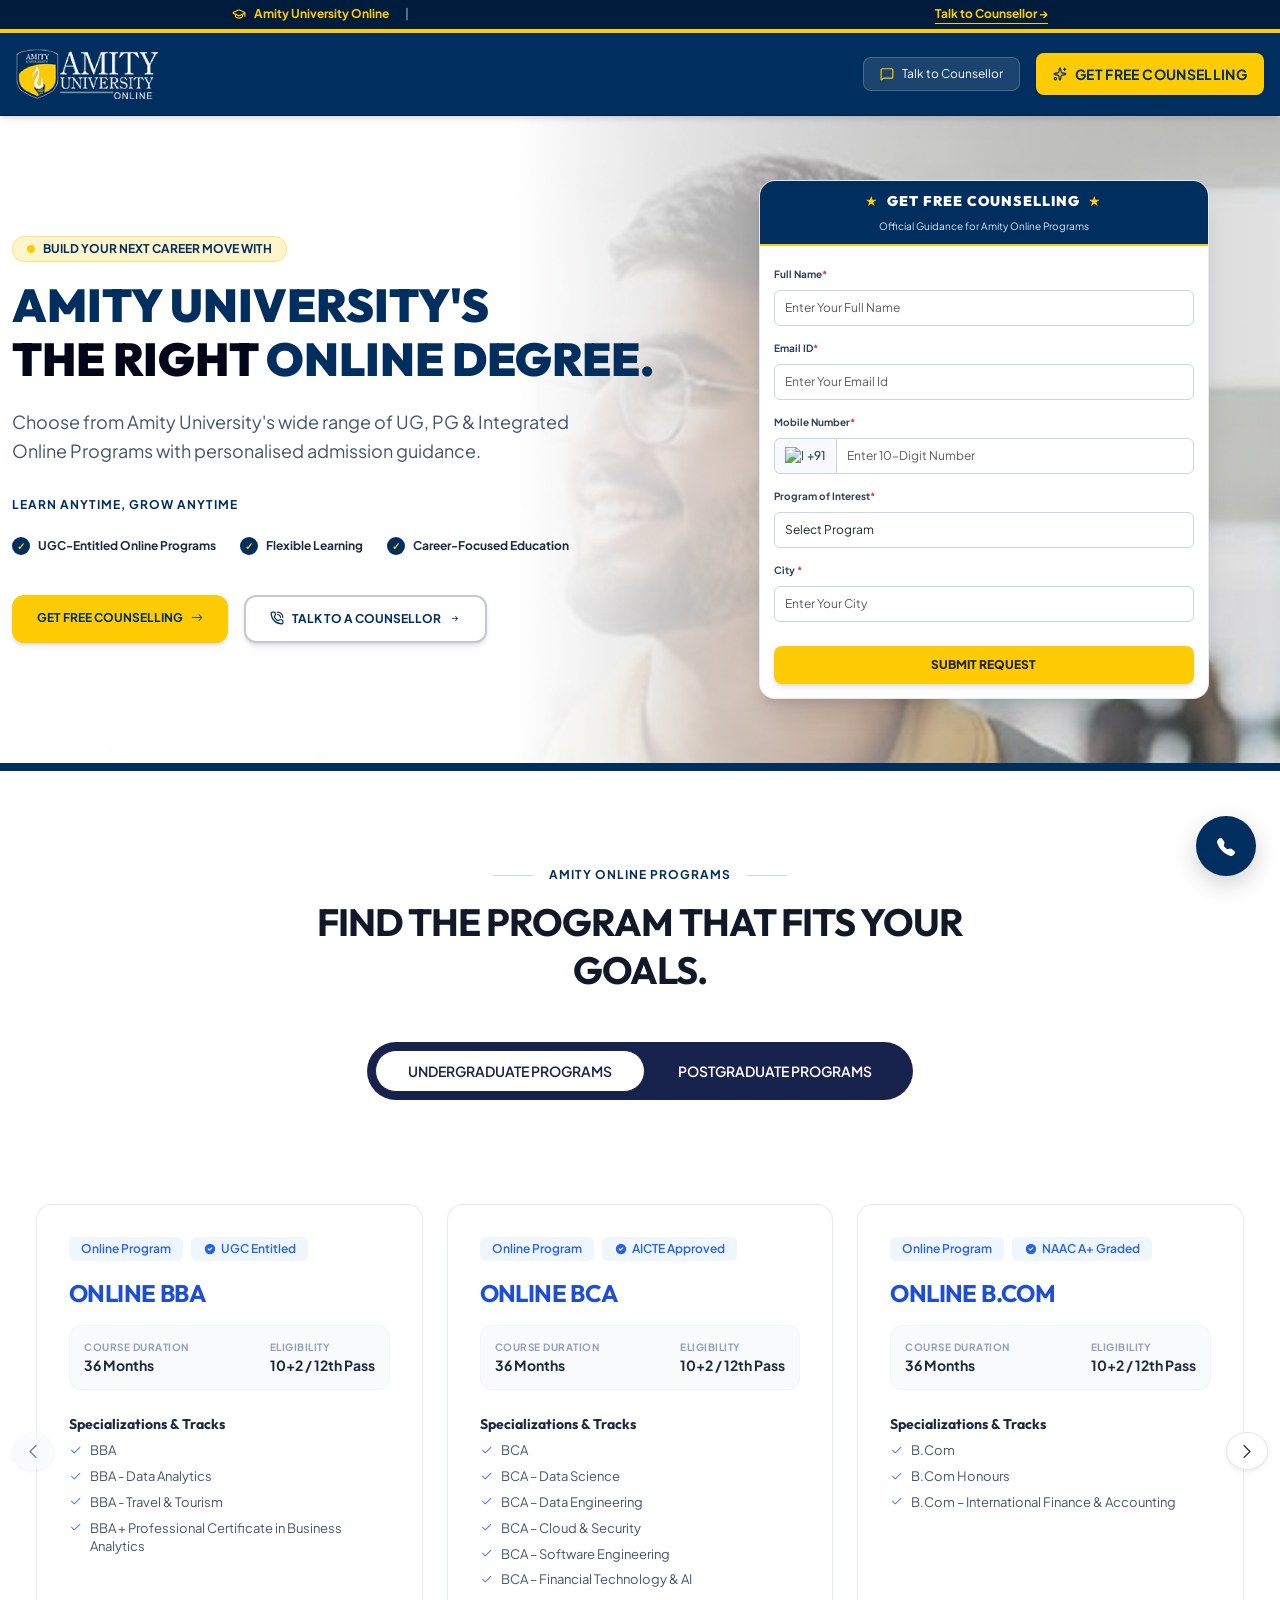
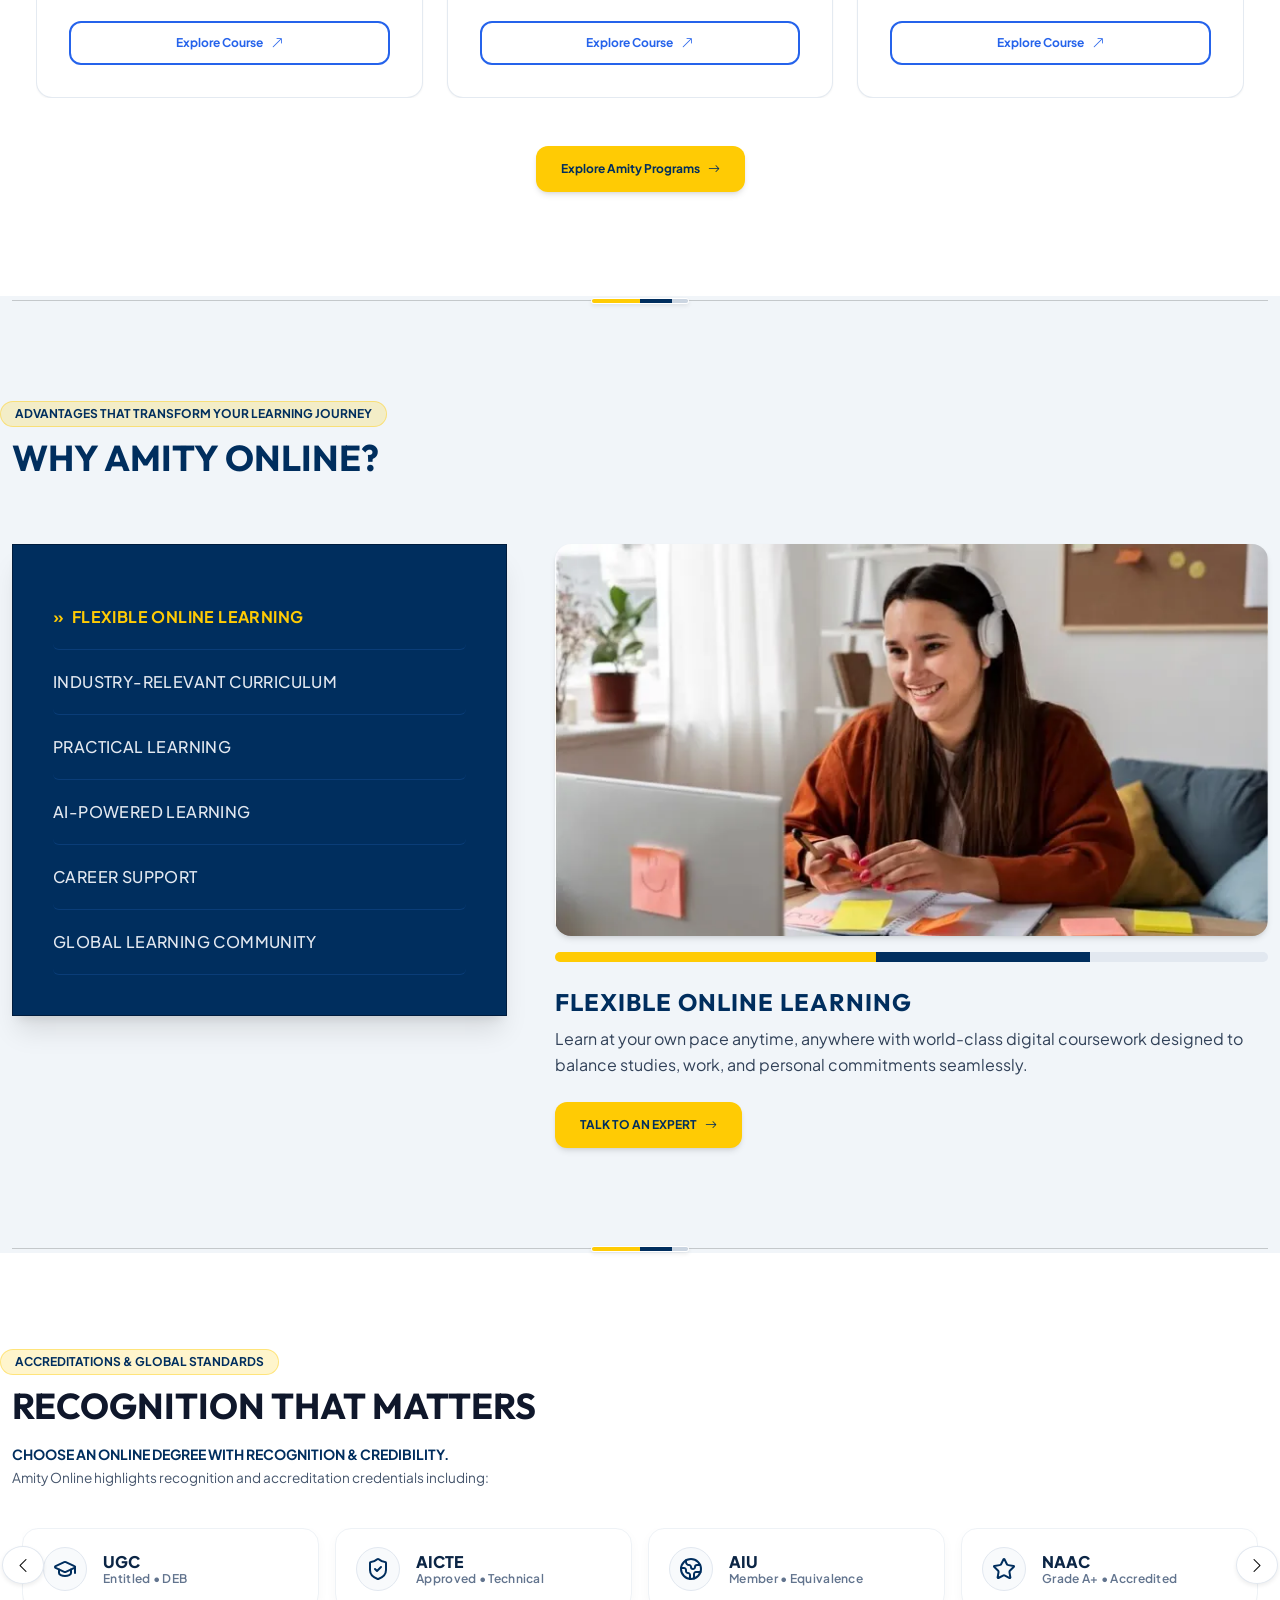
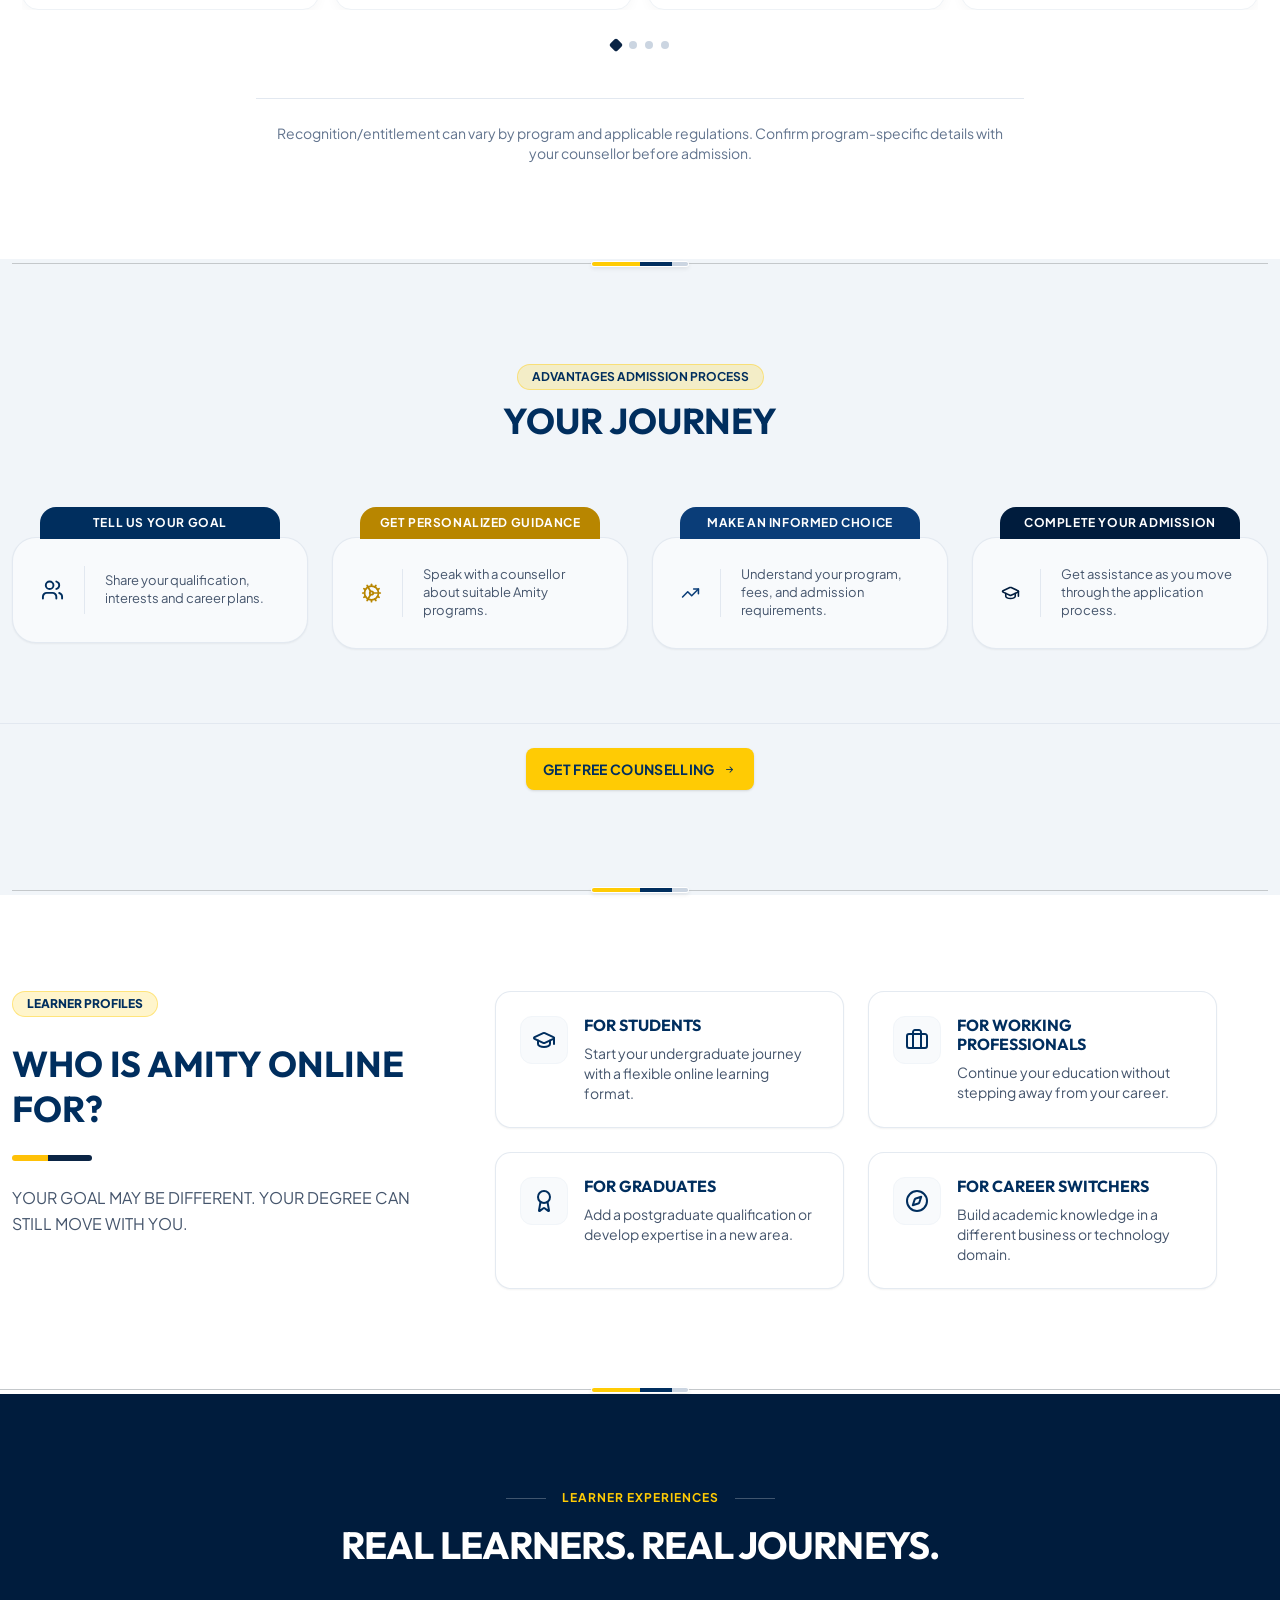
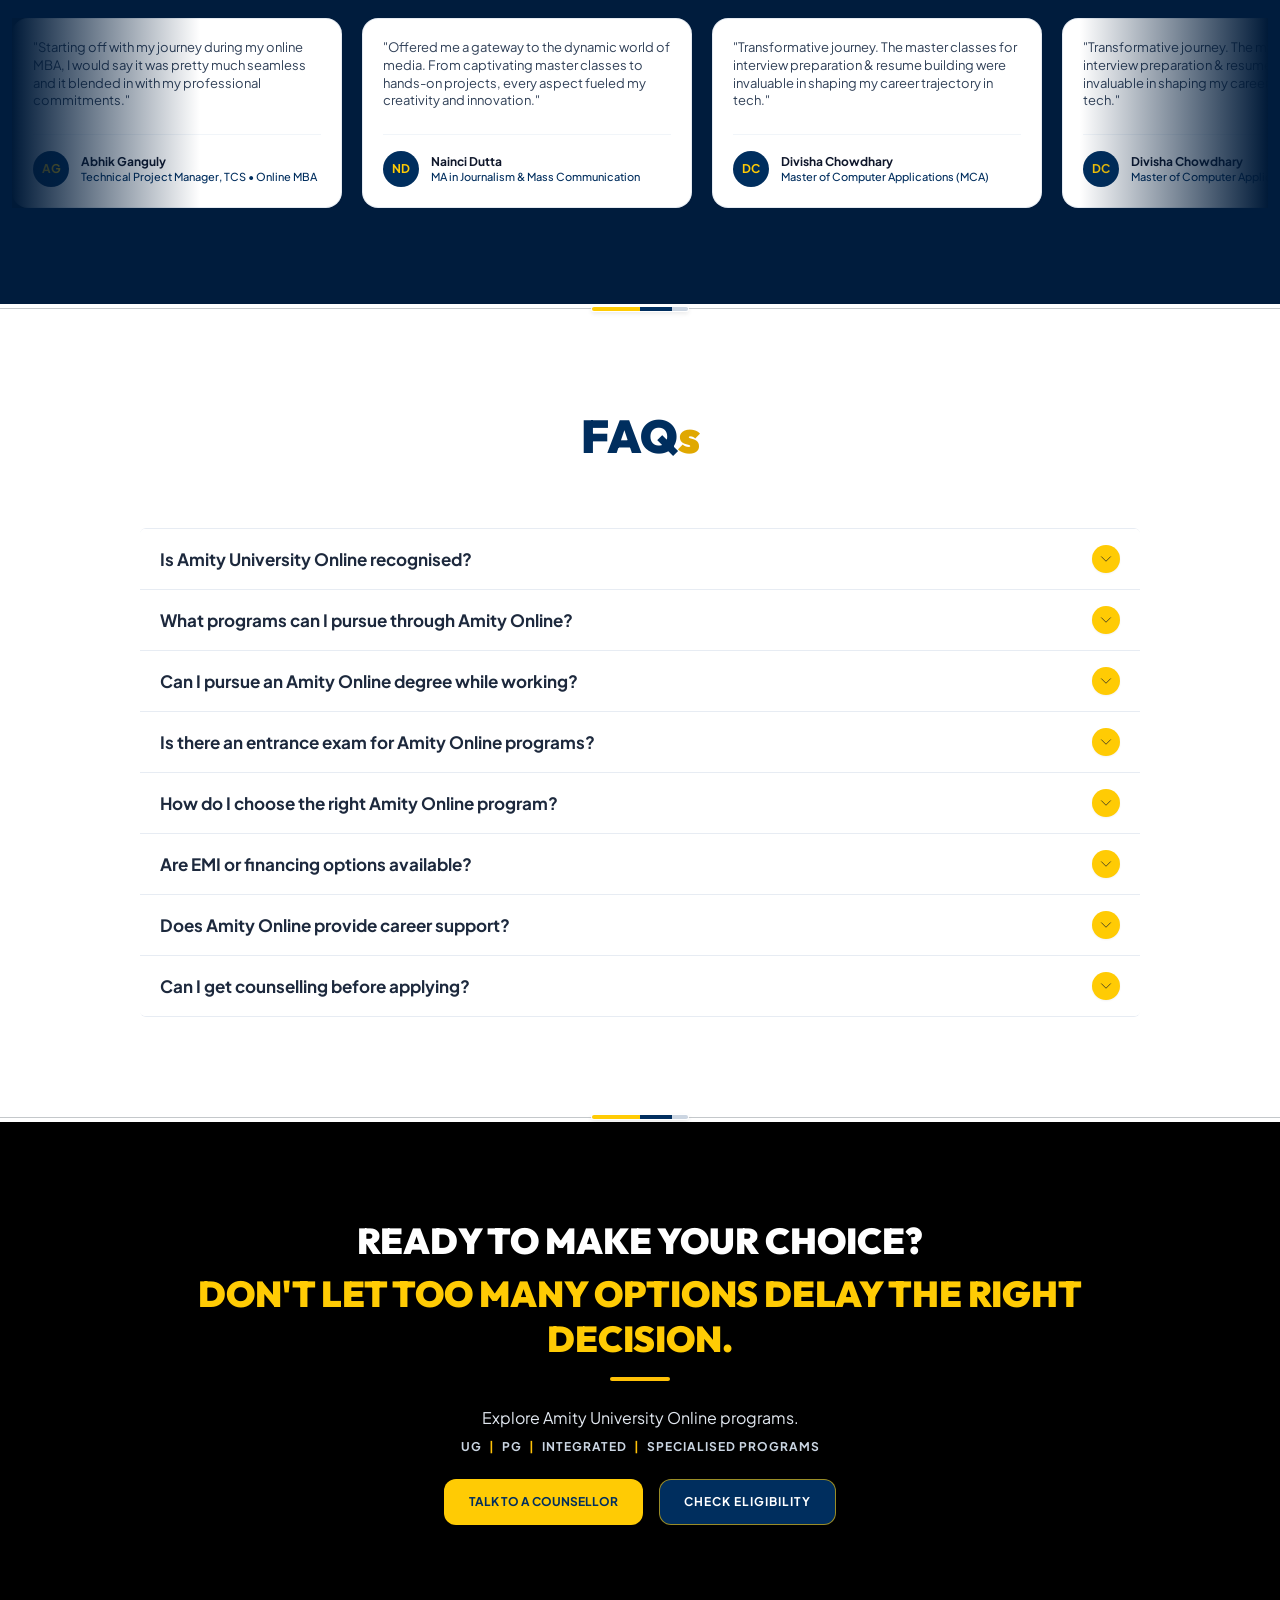
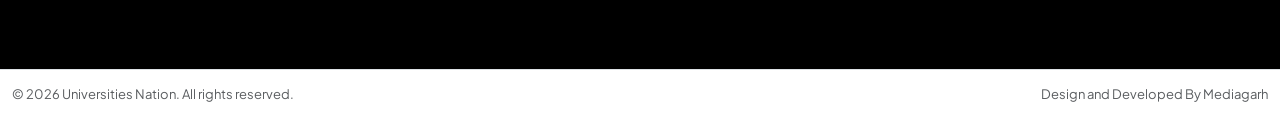
==== au-online/index.html @ 94a383bf "add new changes" ====
<!doctype html>
<html lang="en">

<head>
  <meta charset="UTF-8" />
  <meta name="viewport" content="width=device-width, initial-scale=1.0" />
  <title>Amity -Campushala LP</title>
  <link rel="icon" type="image/webp" href="images/favicon.webp">
  <link rel="preconnect" href="https://fonts.googleapis.com">
  <link rel="preconnect" href="https://fonts.gstatic.com" crossorigin>
  <link
    href="https://fonts.googleapis.com/css2?family=Outfit:wght@100..900&family=Plus+Jakarta+Sans:ital,wght@0,200..800;1,200..800&display=swap"
    rel="stylesheet">
  <link rel="stylesheet" href="https://cdn.jsdelivr.net/npm/bootstrap-icons@1.11.3/font/bootstrap-icons.min.css" />
  <link href="https://cdn.jsdelivr.net/npm/bootstrap@5.3.7/dist/css/bootstrap.min.css" rel="stylesheet" />
  <noscript>
    <link rel="stylesheet" href="https://cdn.jsdelivr.net/npm/bootstrap@5.3.3/dist/css/bootstrap.min.css" />
  </noscript>
  <link rel="stylesheet" href="https://cdn.jsdelivr.net/npm/swiper@11/swiper-bundle.min.css" />
  <link rel="stylesheet" href="css/style.css" />
  <!-- Google Tag Manager -->
  <script>(function (w, d, s, l, i) {
      w[l] = w[l] || []; w[l].push({
        'gtm.start':
          new Date().getTime(), event: 'gtm.js'
      }); var f = d.getElementsByTagName(s)[0],
        j = d.createElement(s), dl = l != 'dataLayer' ? '&l=' + l : ''; j.async = true; j.src =
          'https://www.googletagmanager.com/gtm.js?id=' + i + dl; f.parentNode.insertBefore(j, f);
    })(window, document, 'script', 'dataLayer', 'GTM-PBZR5ZBN');</script>
  <!-- End Google Tag Manager -->
</head>

<body>
  <!-- Google Tag Manager (noscript) -->
  <noscript><iframe src="https://www.googletagmanager.com/ns.html?id=GTM-PBZR5ZBN" height="0" width="0"
      style="display:none;visibility:hidden"></iframe></noscript>
  <!-- End Google Tag Manager (noscript) -->
  <!-- TOP BAR -->
  <div class="container-fluid top-bar-container bg-primary">
    <div class="container">
      <div
        class="d-flex flex-column flex-md-row align-items-center justify-content-center gap-2 gap-md-3 topbar-text font-plus-jakarta fw-medium text-center">
        <div class="d-flex gap-2 align-items-center text-seventh fw-bold "><img src="images/Icon.svg" height="14px"
            width="14px" class="flex-shrink-0" alt="">Amity University Online
        </div>
        <span class="d-none d-md-block text-eighth">|</span>
        <div class="marquee-wrapper">
          <div class="marquee-content text-secondary fw-medium">
            Admissions Open for July 2026 Batch &bull; UGC-Entitled Degrees &bull; Zero Cost EMI Available
          </div>
        </div>
        <a href="tel:9711849719" class="fw-bold text-seventh topbar-button">Talk to Counsellor →</a>
      </div>
    </div>
  </div>
  <div class="container-fluid bg-seventh h-4"></div>
  <!-- Navbar -->
  <nav class="bg-tertiary navbar-container sticky-top">
    <div class="container p-3 ">
      <div class="d-flex align-items-center justify-content-center justify-content-md-between gap-2 gap-md-3">

        <!-- Brand Logo -->
        <div class="flex-shrink-0">
          <img src="images/image 1.webp" class="img-fluid aspect-ratio-17-6 navbar-logo" alt="Logo" />
        </div>

        <!-- Action Buttons (Mobile bottom fixed wrapper) -->
        <div
          class="mobile-bottom-bar d-flex align-items-center justify-content-center justify-content-md-end gap-2 gap-sm-3">

          <!-- Button 1: Counsellor -->
          <a href="tel:9711849719"
            class="btn btn-navbar text-white text-opacity-90 font-plus-jakarta topbar-text d-none d-md-flex align-items-center gap-1 gap-sm-2 px-2 px-sm-3">
            <img src="images/Icon (1).svg" height="14" width="14" class="flex-shrink-0" alt="" />
            <span>Talk to Counsellor</span>
          </a>
          <a href="tel:9711849719"
            class="text-uppercase btn btn-counselllor-mobile fw-bold text-tertiary font-plus-jakarta topbar-text d-flex d-md-none align-items-center justify-content-center text-center gap-1 gap-sm-2 px-2 px-sm-3">
            <i class="bi bi-telephone"></i>
            <span>Talk to Counsellor</span>
          </a>
          <!-- Button 2: Admission (Desktop Text) -->
          <a href="#admission-form"
            class="d-flex btn btn-admission text-tertiary font-plus-jakarta fw-bold bg-seventh align-items-center justify-content-center gap-1 gap-sm-2 px-2 px-sm-3">
            <img src="images/Icon (2).svg" height="14" width="14" class="flex-shrink-0" alt="" />
            <span class="text-uppercase">Get Free Counselling</span>
          </a>

        </div>

      </div>
    </div>
  </nav>
  <!-- Floating / Sticky Call Button -->
  <a href="tel:9711849719" class="sticky-call-btn d-md-flex d-none" aria-label="Call Us">
    <i class="bi bi-telephone-fill"></i>
  </a>
  <!-- Hero -->
  <section>
    <div class="container-fluid hero-bg-img">
      <div class="container hero-container d-flex flex-column ">
        <div class="row align-items-center g-4">
          <div class="col-12 col-md-7">
            <div class="d-flex flex-column gap-3">
              <span
                class="d-flex gap-2 align-items-center hero-badge rounded-pill w-fit-content topbar-text fw-bold text-tertiary text-uppercase font-plus-jakarta">
                <div class="flex-shrink-0 bg-seventh rounded-pill border-0 h-8 w-8"></div>BUILD YOUR
                NEXT
                CAREER
                MOVE WITH
              </span>
              <h1 class="text-tertiary font-Outfit font-900 hero-heading mb-1">AMITY UNIVERSITY'S<br /><span
                  class="text-quaternary">THE RIGHT</span>
                ONLINE
                DEGREE.</h1>
              <p class="text-quinary font-plus-jakarta hero-para max-w-570px mb-2 mb-md-3">Choose from Amity
                University's
                wide range of
                UG, PG &
                Integrated
                Online Programs
                with
                personalised
                admission guidance.</p>
              <div class="d-flex flex-column gap-2 gap-md-3">
                <h2 class="text-tertiary font-plus-jakarta text-uppercase topbar-text ls-1 fw-bold">Learn Anytime, Grow
                  Anytime
                </h2>
                <ul class="d-flex flex-wrap flex-md-nowrap gap-3 gap-md-4">
                  <li class="d-flex gap-2 align-items-center text-sixth font-plus-jakarta topbar-text fw-bold">
                    <div
                      class="text-seventh fw-bold rounded-pill bg-tertiary d-flex align-items-center justify-content-center hero-checkmark-icon flex-shrink-0">
                      ✓</div>UGC-Entitled Online Programs
                  </li>
                  <li class="d-flex gap-2 align-items-center text-sixth font-plus-jakarta topbar-text fw-bold">
                    <div
                      class="text-seventh fw-bold rounded-pill bg-tertiary d-flex align-items-center justify-content-center hero-checkmark-icon flex-shrink-0">
                      ✓</div>Flexible Learning
                  </li>
                  <li class="d-flex gap-2 align-items-center text-sixth font-plus-jakarta topbar-text fw-bold">
                    <div
                      class="text-seventh fw-bold rounded-pill bg-tertiary d-flex align-items-center justify-content-center hero-checkmark-icon flex-shrink-0">
                      ✓</div>Career-Focused Education
                  </li>
                </ul>
              </div>
              <div class="d-flex flex-wrap flex-md-nowrap gap-2 gap-md-3 mt-2 mt-md-4">
                <a href="#admission-form"
                  class="btn btn-hero bg-seventh d-flex gap-2 text-tertiary fw-bold text-center topbar-text w-md-full justify-content-center">GET
                  FREE COUNSELLING<i class="bi bi-arrow-right flex-shrink-0"></i></a>
                <a href="tel:9711849719"
                  class="btn btn-hero bg-white d-flex gap-2 text-tertiary fw-bold text-center topbar-text btn-hero-call w-md-full justify-content-center text-uppercase"><img
                    src="images/Icon (3).svg" height="14" width="14" class="flex-shrink-0" alt="" />Talk to a
                  Counsellor<i class="bi bi-arrow-right-short flex-shrink-0"></i></a>
              </div>
            </div>
          </div>
          <div class="col-12 col-md-5">
            <div class="form-container overflow-hidden" id="admission-form">
              <div class="form-header bg-tertiary d-flex flex-column gap-2">
                <div class="d-flex align-items-center justify-content-center gap-2">
                  <span class="text-seventh text-center font-Outfit text-uppercase ls-1 star-font ">★</span>
                  <h2 class="text-white text-center font-Outfit font-900 text-uppercase ls-1 star-font mb-0">GET FREE
                    COUNSELLING</h2>
                  <span class="text-seventh text-center font-Outfit text-uppercase ls-1 star-font ">★</span>
                </div>
                <p class="form-desc text-center font-plus-jakarta">Official Guidance for Amity Online Programs</p>
              </div>
              <div class="form-body ">
                <form id="contactForm" class="d-flex flex-column gap-2">
                  <div>
                    <label for="fullName" class="form-label fw-bold text-testimonaials">Full Name<span
                        class="text-danger">*</span></label>
                    <input type="text" name="Name" class="form-control py-2" id="fullName"
                      placeholder="Enter Your Full Name" required minlength="2" pattern="[A-Za-z\s]+"
                      title="Please enter a valid name (letters only).">
                  </div>
                  <div>
                    <label for="emailId" class="form-label fw-bold text-testimonaials">Email ID<span
                        class="text-danger">*</span></label>
                    <input type="email" name="Email" class="form-control py-2" id="emailId"
                      placeholder="Enter Your Email Id" required>
                  </div>
                  <div>
                    <label for="mobileNumber" class="form-label fw-bold text-testimonaials">Mobile Number<span
                        class="text-danger">*</span></label>
                    <div class="input-group">
                      <span class="input-group-text bg-light text-testimonaials fw-medium">
                        <img src="https://flagcdn.com/w20/in.png" alt="India Flag" class="me-1" style="width: 18px;">
                        +91
                      </span>
                      <input type="tel" name="Phone" class="form-control py-2" id="mobileNumber"
                        placeholder="Enter 10-Digit Number" required pattern="[0-9]{10}" maxlength="10"
                        title="Please enter a valid 10-digit mobile number.">
                    </div>
                  </div>

                  <div>
                    <label for="program" class="form-label fw-bold text-testimonaials">Program of Interest<span
                        class="text-danger">*</span></label>
                    <select name="Program" class="form-select py-2" id="program" required>
                      <option value="" selected disabled>Select Program</option>
                      <optgroup label="UG Programs">
                        <option value="Online BBA">Online BBA</option>
                        <option value="Online BCA">Online BCA</option>
                        <option value="Online B.Com">Online B.Com</option>
                        <option value="Online BA">Online BA</option>
                        <option value="Integrated Programs">Integrated Programs</option>
                      </optgroup>
                      <optgroup label="PG Programs">
                        <option value="Online MBA">Online MBA</option>
                        <option value="Online MCA">Online MCA</option>
                        <option value="Online M.Com">Online M.Com</option>
                        <option value="Online MA">Online MA</option>
                        <option value="Online M.Sc">Online M.Sc</option>
                      </optgroup>
                    </select>
                  </div>
                  <div class="mb-3">
                    <label for="cityId" class="form-label fw-bold text-testimonaials">City <span
                        class="text-danger">*</span></label>
                    <input type="text" name="City" class="form-control py-2" id="cityId" placeholder="Enter Your City"
                      required minlength="2">
                  </div>
                  <input type="hidden" name="PageURL" id="pageURL">
                  <button type="submit" id="submitBtn"
                    class="btn w-100 font-900 text-uppercase d-flex align-items-center justify-content-center btn-submit">
                    Submit Request
                  </button>
                </form>
              </div>
            </div>
          </div>
        </div>
      </div>
    </div>
    <div class="bg-tertiary h-8 py-1"></div>
  </section>
  <!-- Program -->
  <section class="container-fluid position-relative">
    <div class="container container-main text-center d-flex flex-column gap-md-40 gap-56">
      <div class="">
        <div class="d-flex align-items-center justify-content-center gap-2 gap-md-3 mb-2 mb-md-3">
          <span class="custom-line bg-nine"></span>
          <span class="text-uppercase fw-bold program-span text-tertiary text-center font-pluss-jakarta ls-1">Amity
            Online
            Programs</span>
          <span class="custom-line bg-nine"></span>
        </div>
        <h2 class="text-tenth text-center font-Outfit text-uppercase fw-bold program-heading mx-auto mb-4 mb-md-5">
          Find the Program That Fits Your Goals.
        </h2>
        <div class="d-inline-flex p-2 rounded-pill bg-eleventh mb-md-5">
          <button
            class="btn btn-pill-tab active rounded-pill text-uppercase fw-semibold text-eleventh bg-white shadow-sm"
            data-target="ug">
            Undergraduate Programs
          </button>
          <button class="btn btn-pill-tab rounded-pill text-uppercase fw-semibold text-white text-opacity-90"
            data-target="pg">
            Postgraduate Programs
          </button>
        </div>
      </div>

      <div class="">
        <div class="position-relative px-0 px-md-4">
          <!-- Custom Navigation Arrows -->
          <button id="scrollLeft"
            class="btn btn-light rounded-circle shadow-sm position-absolute start-0 top-50 translate-middle-y z-3 d-flex align-items-center justify-content-center custom-arrow-btn">
            <i class="bi bi-chevron-left"></i>
          </button>

          <div class="swiper programSwiper">
            <div class="swiper-wrapper">

              <!-- UG Card 1 -->
              <div class="swiper-slide ug-card">
                <div class="card card-program bg-white h-100 text-start">
                  <div class="d-flex gap-2 mb-3">
                    <span class="badge-program fw-semibold">Online Program</span>
                    <span class="badge-program fw-semibold d-flex align-items-center gap-1">
                      <img src="images/Icon(4).svg" width="14px" height="14px" class="flex-shrink-0" alt=""> UGC
                      Entitled
                    </span>
                  </div>
                  <h3 class="font-Outfit text-twenth text-uppercase program-head mb-3 fw-bold">Online BBA</h3>
                  <div class="mb-4 d-flex justify-content-between card-info font-plus-jakarta">
                    <div>
                      <div class="card-info-text text-uppercase fw-bold">Course Duration</div>
                      <div class="fw-bold card-info-subtext">36 Months</div>
                    </div>
                    <div>
                      <div class="card-info-text text-uppercase fw-bold">Eligibility</div>
                      <div class="fw-bold card-info-subtext">10+2 / 12th Pass</div>
                    </div>
                  </div>
                  <div class="mb-2 card-info-subtext text-sixth fw-bold font-Outfit">Specializations & Tracks</div>
                  <ul class="list-unstyled mb-4 text-secondary fs-7 flex-grow-1">
                    <li class="d-flex align-items-start gap-2 mb-2 text-quinary font-plus-jakarta card-bullet"><i
                        class="bi bi-check2 text-blue"></i> <span>BBA</span></li>
                    <li class="d-flex align-items-start gap-2 mb-2 text-quinary font-plus-jakarta card-bullet"><i
                        class="bi bi-check2 text-blue"></i> <span>BBA - Data Analytics</span></li>
                    <li class="d-flex align-items-start gap-2 mb-2 text-quinary font-plus-jakarta card-bullet"><i
                        class="bi bi-check2 text-blue"></i> <span>BBA - Travel & Tourism</span></li>
                    <li class="d-flex align-items-start gap-2 mb-2 text-quinary font-plus-jakarta card-bullet"><i
                        class="bi bi-check2 text-blue"></i> <span>BBA + Professional Certificate in Business
                        Analytics</span></li>
                  </ul>
                  <a href="#"
                    class="btn btn-outline-primary-custom w-100 fw-bold d-flex align-items-center justify-content-center text-blue topbar-text mt-auto">
                    Explore Course <i class="bi bi-arrow-up-right"></i>
                  </a>
                </div>
              </div>
              <div class="swiper-slide ug-card">
                <div class="card card-program bg-white h-100 text-start">
                  <div class="d-flex gap-2 mb-3">
                    <span class="badge-program fw-semibold">Online Program</span>
                    <span class="badge-program fw-semibold d-flex align-items-center gap-1">
                      <img src="images/Icon(4).svg" width="14px" height="14px" class="flex-shrink-0" alt=""> AICTE
                      Approved
                    </span>
                  </div>
                  <h3 class="font-Outfit text-twenth text-uppercase program-head mb-3 fw-bold">Online BCA</h3>
                  <div class="mb-4 d-flex justify-content-between card-info font-plus-jakarta">
                    <div>
                      <div class="card-info-text text-uppercase fw-bold">Course Duration</div>
                      <div class="fw-bold card-info-subtext">36 Months</div>
                    </div>
                    <div>
                      <div class="card-info-text text-uppercase fw-bold">Eligibility</div>
                      <div class="fw-bold card-info-subtext">10+2 / 12th Pass</div>
                    </div>
                  </div>
                  <div class="mb-2 card-info-subtext text-sixth fw-bold font-Outfit">Specializations & Tracks</div>
                  <ul class="list-unstyled mb-4 text-secondary fs-7 flex-grow-1">
                    <li class="d-flex align-items-start gap-2 mb-2 text-quinary font-plus-jakarta card-bullet"><i
                        class="bi bi-check2 text-blue"></i> <span>BCA</span></li>
                    <li class="d-flex align-items-start gap-2 mb-2 text-quinary font-plus-jakarta card-bullet"><i
                        class="bi bi-check2 text-blue"></i> <span>BCA – Data Science</span></li>
                    <li class="d-flex align-items-start gap-2 mb-2 text-quinary font-plus-jakarta card-bullet"><i
                        class="bi bi-check2 text-blue"></i> <span>BCA – Data Engineering</span></li>
                    <li class="d-flex align-items-start gap-2 mb-2 text-quinary font-plus-jakarta card-bullet"><i
                        class="bi bi-check2 text-blue"></i> <span>BCA – Cloud & Security</span></li>
                    <li class="d-flex align-items-start gap-2 mb-2 text-quinary font-plus-jakarta card-bullet"><i
                        class="bi bi-check2 text-blue"></i> <span>BCA – Software Engineering </span></li>
                    <li class="d-flex align-items-start gap-2 mb-2 text-quinary font-plus-jakarta card-bullet"><i
                        class="bi bi-check2 text-blue"></i> <span>BCA – Financial Technology & AI </span></li>
                  </ul>
                  <a href="#"
                    class="btn btn-outline-primary-custom w-100 fw-bold d-flex align-items-center justify-content-center text-blue topbar-text mt-auto">
                    Explore Course <i class="bi bi-arrow-up-right"></i>
                  </a>
                </div>
              </div>
              <div class="swiper-slide ug-card">
                <div class="card card-program bg-white h-100 text-start">
                  <div class="d-flex gap-2 mb-3">
                    <span class="badge-program fw-semibold">Online Program</span>
                    <span class="badge-program fw-semibold d-flex align-items-center gap-1">
                      <img src="images/Icon(4).svg" width="14px" height="14px" class="flex-shrink-0" alt=""> NAAC A+
                      Graded
                    </span>
                  </div>
                  <h3 class="font-Outfit text-twenth text-uppercase program-head mb-3 fw-bold">Online B.Com</h3>
                  <div class="mb-4 d-flex justify-content-between card-info font-plus-jakarta">
                    <div>
                      <div class="card-info-text text-uppercase fw-bold">Course Duration</div>
                      <div class="fw-bold card-info-subtext">36 Months</div>
                    </div>
                    <div>
                      <div class="card-info-text text-uppercase fw-bold">Eligibility</div>
                      <div class="fw-bold card-info-subtext">10+2 / 12th Pass</div>
                    </div>
                  </div>
                  <div class="mb-2 card-info-subtext text-sixth fw-bold font-Outfit">Specializations & Tracks</div>
                  <ul class="list-unstyled mb-4 text-secondary fs-7 flex-grow-1">
                    <li class="d-flex align-items-start gap-2 mb-2 text-quinary font-plus-jakarta card-bullet"><i
                        class="bi bi-check2 text-blue"></i> <span>B.Com</span></li>
                    <li class="d-flex align-items-start gap-2 mb-2 text-quinary font-plus-jakarta card-bullet"><i
                        class="bi bi-check2 text-blue"></i> <span>B.Com Honours</span></li>
                    <li class="d-flex align-items-start gap-2 mb-2 text-quinary font-plus-jakarta card-bullet"><i
                        class="bi bi-check2 text-blue"></i> <span>B.Com – International Finance & Accounting</span></li>
                  </ul>
                  <a href="#"
                    class="btn btn-outline-primary-custom w-100 fw-bold d-flex align-items-center justify-content-center text-blue topbar-text mt-auto">
                    Explore Course <i class="bi bi-arrow-up-right"></i>
                  </a>
                </div>
              </div>
              <div class="swiper-slide ug-card">
                <div class="card card-program bg-white h-100 text-start">
                  <div class="d-flex gap-2 mb-3">
                    <span class="badge-program fw-semibold">Online Program</span>
                    <span class="badge-program fw-semibold d-flex align-items-center gap-1">
                      <img src="images/Icon(4).svg" width="14px" height="14px" class="flex-shrink-0" alt=""> UGC
                      Entitled
                    </span>
                  </div>
                  <h3 class="font-Outfit text-twenth text-uppercase program-head mb-3 fw-bold">Online BA </h3>
                  <div class="mb-4 d-flex justify-content-between card-info font-plus-jakarta">
                    <div>
                      <div class="card-info-text text-uppercase fw-bold">Course Duration</div>
                      <div class="fw-bold card-info-subtext">36 Months</div>
                    </div>
                    <div>
                      <div class="card-info-text text-uppercase fw-bold">Eligibility</div>
                      <div class="fw-bold card-info-subtext">10+2 / 12th Pass</div>
                    </div>
                  </div>
                  <div class="mb-2 card-info-subtext text-sixth fw-bold font-Outfit">Specializations & Tracks</div>
                  <ul class="list-unstyled mb-4 text-secondary fs-7 flex-grow-1">
                    <li class="d-flex align-items-start gap-2 mb-2 text-quinary font-plus-jakarta card-bullet"><i
                        class="bi bi-check2 text-blue"></i> <span>BA</span></li>
                    <li class="d-flex align-items-start gap-2 mb-2 text-quinary font-plus-jakarta card-bullet"><i
                        class="bi bi-check2 text-blue"></i> <span>BA - Journalism & Mass Communication</span></li>
                    <li class="d-flex align-items-start gap-2 mb-2 text-quinary font-plus-jakarta card-bullet"><i
                        class="bi bi-check2 text-blue"></i> <span>BA General – Hindi | Kannada | Malayalam | Tamil |
                        Telugu</span></li>
                  </ul>
                  <a href="#"
                    class="btn btn-outline-primary-custom w-100 fw-bold d-flex align-items-center justify-content-center text-blue topbar-text mt-auto">
                    Explore Course <i class="bi bi-arrow-up-right"></i>
                  </a>
                </div>
              </div>
              <div class="swiper-slide ug-card">
                <div class="card-program bg-white h-100 text-start">
                  <div class="d-flex gap-2 mb-3">
                    <span class="badge-program fw-semibold">Online Program</span>
                    <span class="badge-program fw-semibold d-flex align-items-center gap-1">
                      <img src="images/Icon(4).svg" width="14px" height="14px" class="flex-shrink-0" alt=""> Dual
                      Degree
                      Fast-Track
                    </span>
                  </div>
                  <h3 class="font-Outfit text-twenth text-uppercase program-head mb-3 fw-bold">Integrated Programs</h3>
                  <div class="mb-4 d-flex justify-content-between card-info font-plus-jakarta">
                    <div>
                      <div class="card-info-text text-uppercase fw-bold">Course Duration</div>
                      <div class="fw-bold card-info-subtext">54 Months</div>
                    </div>
                    <div>
                      <div class="card-info-text text-uppercase fw-bold">Eligibility</div>
                      <div class="fw-bold card-info-subtext">10+2 / 12th Pass</div>
                    </div>
                  </div>
                  <div class="mb-2 card-info-subtext text-sixth fw-bold font-Outfit">Specializations & Tracks</div>
                  <ul class="list-unstyled mb-4 text-secondary fs-7 flex-grow-1">
                    <li class="d-flex align-items-start gap-2 mb-2 text-quinary font-plus-jakarta card-bullet"><i
                        class="bi bi-check2 text-blue"></i> <span>BBA + MBA</span></li>
                    <li class="d-flex align-items-start gap-2 mb-2 text-quinary font-plus-jakarta card-bullet"><i
                        class="bi bi-check2 text-blue"></i> <span>B.Com + MBA</span></li>
                    <li class="d-flex align-items-start gap-2 mb-2 text-quinary font-plus-jakarta card-bullet"><i
                        class="bi bi-check2 text-blue"></i> <span>BCA + MCA</span></li>
                  </ul>
                  <a href="#"
                    class="btn btn-outline-primary-custom w-100 fw-bold d-flex align-items-center justify-content-center text-blue topbar-text mt-auto">
                    Explore Course <i class="bi bi-arrow-up-right"></i>
                  </a>
                </div>
              </div>
              <!-- PG Card 1 -->
              <div class="swiper-slide pg-card">
                <div class="card-program bg-white h-100 text-start">
                  <div class="d-flex gap-2 mb-3">
                    <span class="badge-program fw-semibold">Online Program</span>
                    <span class="badge-program fw-semibold d-flex align-items-center gap-1">
                      <img src="images/Icon(4).svg" width="14px" height="14px" class="flex-shrink-0" alt=""> QS Ranked
                      Top 50
                    </span>
                  </div>
                  <h3 class="font-Outfit text-twenth text-uppercase program-head mb-3 fw-bold">Online MBA</h3>
                  <div class="mb-4 d-flex justify-content-between card-info font-plus-jakarta">
                    <div>
                      <div class="card-info-text text-uppercase fw-bold">Course Duration</div>
                      <div class="fw-bold card-info-subtext">24 Months</div>
                    </div>
                    <div>
                      <div class="card-info-text text-uppercase fw-bold">Eligibility</div>
                      <div class="fw-bold card-info-subtext">Graduation Degree</div>
                    </div>
                  </div>
                  <div class="mb-2 card-info-subtext text-sixth fw-bold font-Outfit">Specializations & Tracks</div>
                  <ul class="list-unstyled mb-4 text-secondary fs-7 flex-grow-1">
                    <li class="d-flex align-items-start gap-2 mb-2 text-quinary font-plus-jakarta card-bullet"><i
                        class="bi bi-check2 text-blue"></i> <span>General Management</span></li>
                    <li class="d-flex align-items-start gap-2 mb-2 text-quinary font-plus-jakarta card-bullet"><i
                        class="bi bi-check2 text-blue"></i> <span>Business Analytics</span></li>
                    <li class="d-flex align-items-start gap-2 mb-2 text-quinary font-plus-jakarta card-bullet"><i
                        class="bi bi-check2 text-blue"></i> <span>Data Science</span></li>
                    <li class="d-flex align-items-start gap-2 mb-2 text-quinary font-plus-jakarta card-bullet"><i
                        class="bi bi-check2 text-blue"></i> <span>Digital Marketing Management</span></li>
                    <li class="d-flex align-items-start gap-2 mb-2 text-quinary font-plus-jakarta card-bullet"><i
                        class="bi bi-check2 text-blue"></i> <span>International Finance</span></li>
                    <li class="d-flex align-items-start gap-2 mb-2 text-quinary font-plus-jakarta card-bullet"><i
                        class="bi bi-check2 text-blue"></i> <span>Hospital & Healthcare Management</span></li>
                    <li class="d-flex align-items-start gap-2 mb-2 text-quinary font-plus-jakarta card-bullet"><i
                        class="bi bi-check2 text-blue"></i> <span>Construction Project Management</span></li>
                    <li class="d-flex align-items-start gap-2 mb-2 text-quinary font-plus-jakarta card-bullet"><i
                        class="bi bi-check2 text-blue"></i> <span>Dual Specialization</span></li>
                  </ul>
                  <a href="#"
                    class="btn btn-outline-primary-custom w-100 fw-bold d-flex align-items-center justify-content-center text-blue topbar-text mt-auto">
                    Explore Course <i class="bi bi-arrow-up-right"></i>
                  </a>
                </div>
              </div>
              <div class="swiper-slide pg-card">
                <div class="card card-program bg-white h-100 text-start">
                  <div class="d-flex gap-2 mb-3">
                    <span class="badge-program fw-semibold">Online Program</span>
                    <span class="badge-program fw-semibold d-flex align-items-center gap-1">
                      <img src="images/Icon(4).svg" width="14px" height="14px" class="flex-shrink-0" alt=""> AICTE
                      Approved
                    </span>
                  </div>
                  <h3 class="font-Outfit text-twenth text-uppercase program-head mb-3 fw-bold">Online MCA</h3>
                  <div class="mb-4 d-flex justify-content-between card-info font-plus-jakarta">
                    <div>
                      <div class="card-info-text text-uppercase fw-bold">Course Duration</div>
                      <div class="fw-bold card-info-subtext">24 Months</div>
                    </div>
                    <div>
                      <div class="card-info-text text-uppercase fw-bold">Eligibility</div>
                      <div class="fw-bold card-info-subtext">Graduation in CS/IT or Maths</div>
                    </div>
                  </div>
                  <div class="mb-2 card-info-subtext text-sixth fw-bold font-Outfit">Specializations & Tracks</div>
                  <ul class="list-unstyled mb-4 text-secondary fs-7 flex-grow-1">
                    <li class="d-flex align-items-start gap-2 mb-2 text-quinary font-plus-jakarta card-bullet">
                      <i class="bi bi-check2 text-blue"></i> <span>MCA</span>
                    </li>
                    <li class="d-flex align-items-start gap-2 mb-2 text-quinary font-plus-jakarta card-bullet">
                      <i class="bi bi-check2 text-blue"></i> <span>Cyber Security</span>
                    </li>
                    <li class="d-flex align-items-start gap-2 mb-2 text-quinary font-plus-jakarta card-bullet">
                      <i class="bi bi-check2 text-blue"></i> <span>Blockchain Technology & Management</span>
                    </li>
                    <li class="d-flex align-items-start gap-2 mb-2 text-quinary font-plus-jakarta card-bullet">
                      <i class="bi bi-check2 text-blue"></i> <span>Machine Learning & Artificial Intelligence</span>
                    </li>
                    <li class="d-flex align-items-start gap-2 mb-2 text-quinary font-plus-jakarta card-bullet">
                      <i class="bi bi-check2 text-blue"></i> <span>Software Engineering</span>
                    </li>
                    <li class="d-flex align-items-start gap-2 mb-2 text-quinary font-plus-jakarta card-bullet">
                      <i class="bi bi-check2 text-blue"></i> <span>Financial Technology & AI</span>
                    </li>
                  </ul>
                  <a href="#"
                    class="btn btn-outline-primary-custom w-100 fw-bold d-flex align-items-center justify-content-center text-blue topbar-text mt-auto">
                    Explore Course <i class="bi bi-arrow-up-right"></i>
                  </a>
                </div>
              </div>
              <div class="swiper-slide pg-card">
                <div class="card card-program bg-white h-100 text-start">
                  <div class="d-flex gap-2 mb-3">
                    <span class="badge-program fw-semibold">Online Program</span>
                    <span class="badge-program fw-semibold d-flex align-items-center gap-1">
                      <img src="images/Icon(4).svg" width="14px" height="14px" class="flex-shrink-0" alt=""> UGC
                      Entitled
                    </span>
                  </div>
                  <h3 class="font-Outfit text-twenth text-uppercase program-head mb-3 fw-bold">Online M.Com</h3>
                  <div class="mb-4 d-flex justify-content-between card-info font-plus-jakarta">
                    <div>
                      <div class="card-info-text text-uppercase fw-bold">Course Duration</div>
                      <div class="fw-bold card-info-subtext">24 Months</div>
                    </div>
                    <div>
                      <div class="card-info-text text-uppercase fw-bold">Eligibility</div>
                      <div class="fw-bold card-info-subtext">Graduation in Commerce</div>
                    </div>
                  </div>
                  <div class="mb-2 card-info-subtext text-sixth fw-bold font-Outfit">Specializations & Tracks</div>
                  <ul class="list-unstyled mb-4 text-secondary fs-7 flex-grow-1">
                    <li class="d-flex align-items-start gap-2 mb-2 text-quinary font-plus-jakarta card-bullet">
                      <i class="bi bi-check2 text-blue"></i> <span>Financial Management</span>
                    </li>
                    <li class="d-flex align-items-start gap-2 mb-2 text-quinary font-plus-jakarta card-bullet">
                      <i class="bi bi-check2 text-blue"></i> <span>Financial Technology</span>
                    </li>
                  </ul>
                  <a href="#"
                    class="btn btn-outline-primary-custom w-100 fw-bold d-flex align-items-center justify-content-center text-blue topbar-text mt-auto">
                    Explore Course <i class="bi bi-arrow-up-right"></i>
                  </a>
                </div>
              </div>
              <div class="swiper-slide pg-card">
                <div class="card card-program bg-white h-100 text-start">
                  <div class="d-flex gap-2 mb-3">
                    <span class="badge-program fw-semibold">Online Program</span>
                    <span class="badge-program fw-semibold d-flex align-items-center gap-1">
                      <img src="images/Icon(4).svg" width="14px" height="14px" class="flex-shrink-0" alt=""> NAAC A+
                      Graded
                    </span>
                  </div>
                  <h3 class="font-Outfit text-twenth text-uppercase program-head mb-3 fw-bold">Online MA</h3>
                  <div class="mb-4 d-flex justify-content-between card-info font-plus-jakarta">
                    <div>
                      <div class="card-info-text text-uppercase fw-bold">Course Duration</div>
                      <div class="fw-bold card-info-subtext">24 Months</div>
                    </div>
                    <div>
                      <div class="card-info-text text-uppercase fw-bold">Eligibility</div>
                      <div class="fw-bold card-info-subtext">Graduation Degree</div>
                    </div>
                  </div>
                  <div class="mb-2 card-info-subtext text-sixth fw-bold font-Outfit">Specializations & Tracks</div>
                  <ul class="list-unstyled mb-4 text-secondary fs-7 flex-grow-1">
                    <li class="d-flex align-items-start gap-2 mb-2 text-quinary font-plus-jakarta card-bullet">
                      <i class="bi bi-check2 text-blue"></i> <span>Journalism & Mass Communication</span>
                    </li>
                    <li class="d-flex align-items-start gap-2 mb-2 text-quinary font-plus-jakarta card-bullet">
                      <i class="bi bi-check2 text-blue"></i> <span>Public Policy & Governance</span>
                    </li>
                  </ul>
                  <a href="#"
                    class="btn btn-outline-primary-custom w-100 fw-bold d-flex align-items-center justify-content-center text-blue topbar-text mt-auto">
                    Explore Course <i class="bi bi-arrow-up-right"></i>
                  </a>
                </div>
              </div>
              <div class="swiper-slide pg-card">
                <div class="card card-program bg-white h-100 text-start">
                  <div class="d-flex gap-2 mb-3">
                    <span class="badge-program fw-semibold">Online Program</span>
                    <span class="badge-program fw-semibold d-flex align-items-center gap-1">
                      <img src="images/Icon(4).svg" width="14px" height="14px" class="flex-shrink-0" alt=""> Industry
                      Certified
                    </span>
                  </div>
                  <h3 class="font-Outfit text-twenth text-uppercase program-head mb-3 fw-bold">Online M.Sc</h3>
                  <div class="mb-4 d-flex justify-content-between card-info font-plus-jakarta">
                    <div>
                      <div class="card-info-text text-uppercase fw-bold">Course Duration</div>
                      <div class="fw-bold card-info-subtext">24 Months</div>
                    </div>
                    <div>
                      <div class="card-info-text text-uppercase fw-bold">Eligibility</div>
                      <div class="fw-bold card-info-subtext">Graduation with Maths/Stats</div>
                    </div>
                  </div>
                  <div class="mb-2 card-info-subtext text-sixth fw-bold font-Outfit">Specializations & Tracks</div>
                  <ul class="list-unstyled mb-4 text-secondary fs-7 flex-grow-1">
                    <li class="d-flex align-items-start gap-2 mb-2 text-quinary font-plus-jakarta card-bullet">
                      <i class="bi bi-check2 text-blue"></i> <span>Data Science</span>
                    </li>
                  </ul>
                  <a href="#"
                    class="btn btn-outline-primary-custom w-100 fw-bold d-flex align-items-center justify-content-center text-blue topbar-text mt-auto">
                    Explore Course <i class="bi bi-arrow-up-right"></i>
                  </a>
                </div>
              </div>
            </div>
          </div>

          <button id="scrollRight"
            class="btn btn-light rounded-circle shadow-sm position-absolute end-0 top-50 translate-middle-y z-3 d-flex align-items-center justify-content-center custom-arrow-btn">
            <i class="bi bi-chevron-right"></i>
          </button>
        </div>

        <!-- Bottom CTA -->
        <div class="mt-5">
          <a href="#admission-form" class=" btn btn-hero bg-seventh d-inline-flex gap-2 text-tertiary fw-bold text-center topbar-text w-md-full
            justify-content-center mb-2">Explore
            Amity Programs <i class="bi bi-arrow-right"></i></a>
          <!-- <p class="program-para font-plus-jakarta text-center">Compare eligibility, syllabus, semester fees, and
            scholarships with an
            official
            Universities Nation
            counsellor.</p> -->
        </div>
      </div>
    </div>
  </section>
  <!-- Amity Online -->
  <section class="container-fluid bg-light-blue">
    <div>
      <div class="position-relative w-100 d-flex align-items-center justify-content-center user-select-none py-1"
        aria-hidden="true">
        <div class="w-100 border-top border-secondary-subtle"></div>
        <div
          class="position-absolute d-flex align-items-center rounded-pill overflow-hidden shadow-sm border border-white divider-pill">
          <div class="stripe-yellow"></div>
          <div class="stripe-blue"></div>
          <div class="stripe-gray"></div>
        </div>
      </div>
      <div class="container container-main d-flex flex-column gap-md-40 gap-56">
        <div class="row">
          <span
            class="d-flex gap-2 align-items-center hero-badge rounded-pill w-fit-content topbar-text fw-bold text-tertiary text-uppercase font-plus-jakarta">ADVANTAGES
            THAT TRANSFORM YOUR
            LEARNING JOURNEY
          </span>
          <h2 class="fw-bold mt-2 why-amity-head text-uppercase text-tertiary font-Outfit">WHY
            AMITY
            ONLINE?</h2>
        </div>
        <div class="row g-4 g-md-5">
          <div class="col-md-5">
            <div class="nav flex-column nav-pills sidebar-tabs" id="why-tab" role="tablist" aria-orientation="vertical">
              <button class="nav-link active" id="tab-flexible-btn" data-bs-toggle="pill" data-bs-target="#tab-flexible"
                type="button" role="tab">
                FLEXIBLE ONLINE LEARNING
              </button>
              <button class="nav-link" id="tab-curriculum-btn" data-bs-toggle="pill" data-bs-target="#tab-curriculum"
                type="button" role="tab">
                INDUSTRY-RELEVANT CURRICULUM
              </button>
              <button class="nav-link" id="tab-practical-btn" data-bs-toggle="pill" data-bs-target="#tab-practical"
                type="button" role="tab">
                PRACTICAL LEARNING
              </button>
              <button class="nav-link" id="tab-ai-btn" data-bs-toggle="pill" data-bs-target="#tab-ai" type="button"
                role="tab">
                AI-POWERED LEARNING
              </button>
              <button class="nav-link" id="tab-career-btn" data-bs-toggle="pill" data-bs-target="#tab-career"
                type="button" role="tab">
                CAREER SUPPORT
              </button>
              <button class="nav-link" id="tab-global-btn" data-bs-toggle="pill" data-bs-target="#tab-global"
                type="button" role="tab">
                GLOBAL LEARNING COMMUNITY
              </button>
            </div>
          </div>
          <div class="col-md-7">
            <div class="tab-content" id="why-tabContent">
              <div class="tab-pane fade show active" id="tab-flexible" role="tabpanel">
                <img src="images/Untitled_design.webp" alt="Flexible Online Learning" class="tab-content-img w-100">
                <div class="progress-divider d-flex py-3">
                  <div
                    style="width: 45%; height: 10px; background-color: #ffcb04; border-top-left-radius: 16px; border-bottom-left-radius: 16px;">
                  </div>
                  <div style="width: 30%; height: 10px; background-color: #002e5e;"></div>
                  <div
                    style="width: 25%; height: 10px; background-color: #e2e8f0; border-top-right-radius: 16px; border-bottom-right-radius: 16px;">
                  </div>
                </div>
                <h4 class="fw-bold text-uppercase text-tertiary font-Outfit ls-1 amity-head mt-md-2">FLEXIBLE ONLINE
                  LEARNING</h4>
                <p class="text-testimonaials font-plus-jakarta amity-text mb-3 mb-md-4">
                  Learn at your own pace anytime, anywhere with world-class digital coursework designed to balance
                  studies, work, and personal commitments seamlessly.
                </p>
                <a href="#admission-form"
                  class="btn btn-hero bg-seventh d-inline-flex gap-2 text-tertiary fw-bold text-center topbar-text w-md-full justify-content-center">TALK
                  TO AN EXPERT <i class="bi bi-arrow-right"></i></a>
                </a>
              </div>
              <div class="tab-pane fade show" id="tab-curriculum" role="tabpanel">
                <img src="images/image (1).webp" alt="Flexible Online Learning" class="tab-content-img w-100">
                <div class="progress-divider d-flex py-3">
                  <div
                    style="width: 45%; height: 10px; background-color: #ffcb04; border-top-left-radius: 16px; border-bottom-left-radius: 16px;">
                  </div>
                  <div style="width: 30%; height: 10px; background-color: #002e5e;"></div>
                  <div
                    style="width: 25%; height: 10px; background-color: #e2e8f0; border-top-right-radius: 16px; border-bottom-right-radius: 16px;">
                  </div>
                </div>
                <h4 class="fw-bold text-uppercase text-tertiary font-Outfit ls-1 amity-head mt-md-2">INDUSTRY-RELEVANT
                  CURRICULUM
                </h4>
                <p class="text-testimonaials font-plus-jakarta amity-text mb-3 mb-md-4">
                  Our programme features a unique design with core courses and a wide selection of electives, allowing
                  each learner to choose electives to their specific career needs.
                </p>
                <a href="#admission-form"
                  class="btn btn-hero bg-seventh d-inline-flex gap-2 text-tertiary fw-bold text-center topbar-text w-md-full justify-content-center">TALK
                  TO AN EXPERT <i class="bi bi-arrow-right"></i></a>
                </a>
              </div>
              <div class="tab-pane fade show" id="tab-practical" role="tabpanel">
                <img src="images/image (2).webp" alt="Flexible Online Learning" class="tab-content-img w-100">
                <div class="progress-divider d-flex py-3">
                  <div
                    style="width: 45%; height: 10px; background-color: #ffcb04; border-top-left-radius: 16px; border-bottom-left-radius: 16px;">
                  </div>
                  <div style="width: 30%; height: 10px; background-color: #002e5e;"></div>
                  <div
                    style="width: 25%; height: 10px; background-color: #e2e8f0; border-top-right-radius: 16px; border-bottom-right-radius: 16px;">
                  </div>
                </div>
                <h4 class="fw-bold text-uppercase text-tertiary font-Outfit ls-1 amity-head mt-md-2">PRACTICAL LEARNING
                </h4>
                <p class="text-testimonaials font-plus-jakarta amity-text mb-3 mb-md-4">
                  Gain hands-on experiential knowledge through real-time application, live case discussions,
                  simulations,
                  and actionable industry projects.
                </p>
                <a href="#admission-form"
                  class="btn btn-hero bg-seventh d-inline-flex gap-2 text-tertiary fw-bold text-center topbar-text w-md-full justify-content-center">TALK
                  TO AN EXPERT <i class="bi bi-arrow-right"></i></a>
                </a>
              </div>
              <div class="tab-pane fade show" id="tab-ai" role="tabpanel">
                <img src="images/Untitled_design2.webp" alt="Flexible Online Learning" class="tab-content-img w-100">
                <div class="progress-divider d-flex py-3">
                  <div
                    style="width: 45%; height: 10px; background-color: #ffcb04; border-top-left-radius: 16px; border-bottom-left-radius: 16px;">
                  </div>
                  <div style="width: 30%; height: 10px; background-color: #002e5e;"></div>
                  <div
                    style="width: 25%; height: 10px; background-color: #e2e8f0; border-top-right-radius: 16px; border-bottom-right-radius: 16px;">
                  </div>
                </div>
                <h4 class="fw-bold text-uppercase text-tertiary font-Outfit ls-1 amity-head mt-md-2">AI-POWERED LEARNING
                </h4>
                <p class="text-testimonaials font-plus-jakarta amity-text mb-3 mb-md-4">
                  Experience an advanced smart learning platform equipped with AI-driven study recommendations,
                  automated
                  assessments, and round-the-clock academic assistance.
                </p>
                <a href="#admission-form"
                  class="btn btn-hero bg-seventh d-inline-flex gap-2 text-tertiary fw-bold text-center topbar-text w-md-full justify-content-center">TALK
                  TO AN EXPERT <i class="bi bi-arrow-right"></i></a>
                </a>
              </div>
              <div class="tab-pane fade show" id="tab-career" role="tabpanel">
                <img src="images/Untitled_design3.webp" alt="Flexible Online Learning" class="tab-content-img w-100">
                <div class="progress-divider d-flex py-3">
                  <div
                    style="width: 45%; height: 10px; background-color: #ffcb04; border-top-left-radius: 16px; border-bottom-left-radius: 16px;">
                  </div>
                  <div style="width: 30%; height: 10px; background-color: #002e5e;"></div>
                  <div
                    style="width: 25%; height: 10px; background-color: #e2e8f0; border-top-right-radius: 16px; border-bottom-right-radius: 16px;">
                  </div>
                </div>
                <h4 class="fw-bold text-uppercase text-tertiary font-Outfit ls-1 amity-head mt-md-2">CAREER SUPPORT
                </h4>
                <p class="text-testimonaials font-plus-jakarta amity-text mb-3 mb-md-4">
                  Unlock 360-degree career readiness with dedicated mentorship, professional resume reviews, interview
                  masterclasses, and direct placement drives with 500+ top hiring partners.
                </p>
                <a href="#admission-form"
                  class="btn btn-hero bg-seventh d-inline-flex gap-2 text-tertiary fw-bold text-center topbar-text w-md-full justify-content-center">TALK
                  TO AN EXPERT <i class="bi bi-arrow-right"></i></a>
                </a>
              </div>
              <div class="tab-pane fade show" id="tab-global" role="tabpanel">
                <img src="images/image (5).webp" alt="Flexible Online Learning" class="tab-content-img w-100">
                <div class="progress-divider d-flex py-3">
                  <div
                    style="width: 45%; height: 10px; background-color: #ffcb04; border-top-left-radius: 16px; border-bottom-left-radius: 16px;">
                  </div>
                  <div style="width: 30%; height: 10px; background-color: #002e5e;"></div>
                  <div
                    style="width: 25%; height: 10px; background-color: #e2e8f0; border-top-right-radius: 16px; border-bottom-right-radius: 16px;">
                  </div>
                </div>
                <h4 class="fw-bold text-uppercase text-tertiary font-Outfit ls-1 amity-head mt-md-2">GLOBAL LEARNING
                  COMMUNITY
                </h4>
                <p class="text-testimonaials font-plus-jakarta amity-text mb-3 mb-md-4">
                  Build lifelong professional networks with peers, distinguished faculty, and accomplished global alumni
                  spanning across 135+ countries.
                </p>
                <a href="#admission-form"
                  class="btn btn-hero bg-seventh d-inline-flex gap-2 text-tertiary fw-bold text-center topbar-text w-md-full justify-content-center">TALK
                  TO AN EXPERT <i class="bi bi-arrow-right"></i></a>
                </a>
              </div>
            </div>
          </div>
        </div>
      </div>
      <div class="position-relative w-100 d-flex align-items-center justify-content-center user-select-none py-1"
        aria-hidden="true">
        <div class="w-100 border-top border-secondary-subtle"></div>
        <div
          class="position-absolute d-flex align-items-center rounded-pill overflow-hidden shadow-sm border border-white divider-pill">
          <div class="stripe-yellow"></div>
          <div class="stripe-blue"></div>
          <div class="stripe-gray"></div>
        </div>
      </div>
  </section>

  <!-- RECOGNITION -->
  <section class="container-fluid container-main">
    <div class="container">
      <div class="row">
        <span
          class="d-flex gap-2 align-items-center hero-badge rounded-pill w-fit-content topbar-text fw-bold text-tertiary text-uppercase font-plus-jakarta">Accreditations
          & Global Standards
        </span>
        <h2 class="fw-bold mt-2 why-amity-head text-uppercase text-testimonial-name font-Outfit">RECOGNITION THAT
          MATTERS
        </h2>
        <p class="section-subtitle text-tertiary text-uppercase fw-bold mt-2 mb-1">CHOOSE AN ONLINE DEGREE WITH
          RECOGNITION &
          CREDIBILITY.
        </p>
        <p class="section-desc text-quinary">Amity Online highlights
          recognition and accreditation credentials including:</p>
      </div>

      <div class="carousel-container">
        <div
          class="btn btn-light rounded-circle shadow-sm position-absolute translate-middle-y z-3 d-none d-md-flex align-items-center justify-content-center swiper-button-prev-custom">
          <i class="bi bi-chevron-left"></i>
        </div>
        <div
          class="btn btn-light rounded-circle shadow-sm position-absolute translate-middle-y z-3 d-none d-md-flex align-items-center justify-content-center swiper-button-next-custom">
          <i class="bi bi-chevron-right"></i>
        </div>
        <!-- Swiper Main -->
        <div class="swiper recognition-swiper">
          <div class="swiper-wrapper">

            <!-- Slide 1: UGC -->
            <div class="swiper-slide">
              <div class="recognition-card">
                <div class="img-wrapper rounded-circle d-flex align-items-center justify-content-center">
                  <img src="images/Icon (12).svg" alt="">
                </div>
                <div class="text-start">
                  <h3 class="card-title-custom">UGC</h3>
                  <p class="card-subtitle-custom">Entitled • DEB</p>
                </div>
              </div>
            </div>

            <!-- Slide 2: AICTE -->
            <div class="swiper-slide">
              <div class="recognition-card">
                <div class="img-wrapper rounded-circle d-flex align-items-center justify-content-center">
                  <img src="images/Icon(13).svg" alt="">
                </div>
                <div class="text-start">
                  <h3 class="card-title-custom">AICTE</h3>
                  <p class="card-subtitle-custom">Approved • Technical</p>
                </div>
              </div>
            </div>

            <!-- Slide 3: AIU -->
            <div class="swiper-slide">
              <div class="recognition-card">
                <div class="img-wrapper rounded-circle d-flex align-items-center justify-content-center">
                  <img src="images/Icon (17).svg" alt="">
                </div>
                <div class="text-start">
                  <h3 class="card-title-custom">AIU</h3>
                  <p class="card-subtitle-custom">Member • Equivalence</p>
                </div>
              </div>
            </div>

            <!-- Slide 4: NAAC -->
            <div class="swiper-slide">
              <div class="recognition-card">
                <div class="img-wrapper rounded-circle d-flex align-items-center justify-content-center">
                  <img src="images/Icon (16).svg" alt="">
                </div>
                <div class="text-start">
                  <h3 class="card-title-custom">NAAC</h3>
                  <p class="card-subtitle-custom">Grade A+ • Accredited</p>
                </div>
              </div>
            </div>

            <!-- Slide 5: NIRF -->
            <div class="swiper-slide">
              <div class="recognition-card">
                <div class="img-wrapper rounded-circle d-flex align-items-center justify-content-center">
                  <img src="images/Icon (17).svg" alt="">
                </div>
                <div class="text-start">
                  <h3 class="card-title-custom">NIRF</h3>
                  <p class="card-subtitle-custom">Ranked • Top Univ</p>
                </div>
              </div>
            </div>

            <!-- Slide 6: WASC (Additional sample) -->
            <div class="swiper-slide">
              <div class="recognition-card">
                <div class="img-wrapper rounded-circle d-flex align-items-center justify-content-center">
                  <img src="images/Icon (15).svg" alt="">
                </div>
                <div class="text-start">
                  <h3 class="card-title-custom">WASC</h3>
                  <p class="card-subtitle-custom">Recognized • Global</p>
                </div>
              </div>
            </div>

            <div class="swiper-slide">
              <div class="recognition-card">
                <div class="img-wrapper rounded-circle d-flex align-items-center justify-content-center">
                  <img src="images/Icon (14).svg" alt="">
                </div>
                <div class="text-start">
                  <h3 class="card-title-custom">ISO</h3>
                  <p class="card-subtitle-custom">Certified • Quality</p>
                </div>
              </div>
            </div>
          </div>
        </div>
        <div class="swiper-pagination-custom"></div>
      </div>
      <div class="row">
        <div
          class="pt-3 pt-md-4 border-top-journey mt-3 mt-md-5 d-flex align-items-center justify-content-center max-w-768px mx-auto">
          <p class="recognition-disclaimer font-plus-jakarta text-center">Recognition/entitlement can vary by program
            and
            applicable
            regulations. Confirm program-specific details with your
            counsellor before admission.</p>
        </div>
      </div>
    </div>
  </section>
  <!-- Our Journey -->
  <section class="container-fluid bg-light-blue">
    <div class="position-relative w-100 d-flex align-items-center justify-content-center user-select-none py-1"
      aria-hidden="true">
      <div class="w-100 border-top border-secondary-subtle"></div>
      <div
        class="position-absolute d-flex align-items-center rounded-pill overflow-hidden shadow-sm border border-white divider-pill">
        <div class="stripe-yellow"></div>
        <div class="stripe-blue"></div>
        <div class="stripe-gray"></div>
      </div>
    </div>
    <div class="container container-main d-flex flex-column gap-md-40 gap-56">
      <div class="row justify-content-center text-center">
        <span
          class="d-flex gap-2 align-items-center hero-badge rounded-pill w-fit-content topbar-text fw-bold text-tertiary text-uppercase font-plus-jakarta">ADVANTAGES
          ADMISSION PROCESS
        </span>
        <h2 class="fw-bold mt-2 why-amity-head text-uppercase text-tertiary font-Outfit">YOUR JOURNEY</h2>
      </div>
      <div class="row align-items-stretch g-4">
        <!-- Card 1 -->
        <div class="col-12 col-md-6 col-lg-3 mb-4 mb-md-auto">
          <div class="goal-card-wrapper position-relative d-flex flex-column h-100">
            <div class="goal-badge text-white bg-tertiary text-center">
              Tell Us Your Goal
            </div>
            <div class="goal-card d-flex flex-column flex-md-row align-items-center flex-grow-1">
              <div class="goal-icon">
                <img src="images/Icon(5).svg" class="flex-shrink-0" width="40px" height="40px">
              </div>
              <div class="goal-divider flex-shrink-0 d-none d-md-block"></div>
              <p class="goal-text text-quinary font-plus-jakarta text-center text-md-start mb-0">
                Share your qualification, interests and career plans.
              </p>
            </div>
          </div>
        </div>

        <!-- Card 2 -->
        <div class="col-12 col-md-6 col-lg-3 mb-4 mb-md-auto">
          <div class="goal-card-wrapper position-relative d-flex flex-column h-100">
            <div class="goal-badge text-white bg-learner-profile-2 text-center">
              GET PERSONALIZED GUIDANCE
            </div>
            <div class="goal-card d-flex flex-column flex-md-row align-items-center flex-grow-1">
              <div class="goal-icon">
                <img src="images/Icon(6).svg" class="flex-shrink-0" width="40px" height="40px">
              </div>
              <div class="goal-divider flex-shrink-0 d-none d-md-block"></div>
              <p class="goal-text text-quinary font-plus-jakarta text-center text-md-start mb-0">
                Speak with a counsellor about suitable Amity programs.
              </p>
            </div>
          </div>
        </div>

        <!-- Card 3 -->
        <div class="col-12 col-md-6 col-lg-3 mb-4 mb-md-auto">
          <div class="goal-card-wrapper position-relative d-flex flex-column h-100">
            <div class="goal-badge text-white bg-learner-profile-3 text-center">
              MAKE AN INFORMED CHOICE
            </div>
            <div class="goal-card d-flex flex-column flex-md-row align-items-center flex-grow-1">
              <div class="goal-icon">
                <img src="images/Icon (7).svg" class="flex-shrink-0" width="40px" height="40px">
              </div>
              <div class="goal-divider flex-shrink-0 d-none d-md-block"></div>
              <p class="goal-text text-quinary font-plus-jakarta text-center text-md-start mb-0">
                Understand your program, fees, and admission requirements.
              </p>
            </div>
          </div>
        </div>

        <!-- Card 4 -->
        <div class="col-12 col-md-6 col-lg-3 mb-4 mb-md-auto">
          <div class="goal-card-wrapper position-relative d-flex flex-column h-100">
            <div class="goal-badge text-white bg-primary text-center">
              COMPLETE YOUR ADMISSION
            </div>
            <div class="goal-card d-flex flex-column flex-md-row align-items-center flex-grow-1">
              <div class="goal-icon">
                <img src="images/Icon (8).svg" class="flex-shrink-0" width="40px" height="40px">
              </div>
              <div class="goal-divider flex-shrink-0 d-none d-md-block"></div>
              <p class="goal-text text-quinary font-plus-jakarta text-center text-md-start mb-0">
                Get assistance as you move through the application process.
              </p>
            </div>
          </div>
        </div>
      </div>
      <div class="row">
        <div class="d-flex align-items-center justify-content-center pt-3 pt-md-4 border-top-journey mt-3 mt-md-5">
          <a href="#admission-form"
            class="d-flex btn btn-admission text-tertiary font-plus-jakarta fw-bold bg-seventh align-items-center justify-content-center gap-1 gap-sm-2 px-2 px-sm-3 gap-3">
            <span class="text-uppercase">Get Free Counselling</span><i
              class="bi bi-arrow-right-short text-tertiary"></i>
          </a>
        </div>
      </div>
    </div>
    <div class="position-relative w-100 d-flex align-items-center justify-content-center user-select-none py-1"
      aria-hidden="true">
      <div class="w-100 border-top border-secondary-subtle"></div>
      <div
        class="position-absolute d-flex align-items-center rounded-pill overflow-hidden shadow-sm border border-white divider-pill">
        <div class="stripe-yellow"></div>
        <div class="stripe-blue"></div>
        <div class="stripe-gray"></div>
      </div>
    </div>
  </section>
  <!-- LEARNER PROFILES -->
  <section class="container-fluid">
    <div class="container container-main">
      <div class="row gap-md-40 gap-56 justify-md-content-between">
        <div class="col-12 col-md-4">
          <div class="d-flex flex-column gap-2 gap-md-3">
            <span
              class="d-flex gap-2 align-items-center hero-badge rounded-pill w-fit-content topbar-text font-900 text-tertiary text-uppercase font-plus-jakarta">
              Learner Profiles
            </span>
            <h2 class="fw-bold mt-2 why-amity-head text-uppercase text-tertiary font-Outfit">Who is Amity Online For?
            </h2>
            <div class="custom-underline">
              <div class="line-yellow"></div>
              <div class="line-blue"></div>
            </div>
            <p class="section-subtext text-quinary font-plus-jakarta mt-2">
              YOUR GOAL MAY BE DIFFERENT. YOUR DEGREE CAN STILL MOVE WITH YOU.
            </p>
          </div>
        </div>
        <div class="col-12 col-md-7">
          <div class="row g-3 g-md-4 align-items-stretch">
            <div class="col-12 col-md-6 d-flex">
              <div class="profile-card d-flex align-items-start h-100">
                <div class="icon-wrapper d-flex align-items-center justify-content-center">
                  <img src="images/Icon (12).svg" class="text-tertiary" width="24" height="24" alt="">
                </div>
                <div>
                  <h3 class="card-title-custom text-tertiary font-Outfit text-uppercase fw-bold mb-2">For Students</h3>
                  <p class="card-desc text-quinary font-plus-jakarta">Start your undergraduate journey with a flexible
                    online learning
                    format.</p>
                </div>
              </div>
            </div>
            <div class="col-12 col-md-6 d-flex">
              <div class="profile-card d-flex align-items-start h-100">
                <div class="icon-wrapper d-flex align-items-center justify-content-center">
                  <img src="images/Icon (11).svg" class="text-tertiary" width="24" height="24" alt="">
                </div>
                <div>
                  <h3 class="card-title-custom text-tertiary font-Outfit text-uppercase fw-bold mb-2">FOR WORKING
                    PROFESSIONALS</h3>
                  <p class="card-desc text-quinary font-plus-jakarta">Continue your education without stepping away from
                    your career.</p>
                </div>
              </div>
            </div>
            <div class="col-12 col-md-6 d-flex">
              <div class="profile-card d-flex align-items-start h-100">
                <div class="icon-wrapper d-flex align-items-center justify-content-center">
                  <img src="images/Icon(9).svg" class="text-tertiary" width="24" height="24" alt="">
                </div>
                <div>
                  <h3 class="card-title-custom text-tertiary font-Outfit text-uppercase fw-bold mb-2">FOR GRADUATES</h3>
                  <p class="card-desc text-quinary font-plus-jakarta">Add a postgraduate qualification or develop
                    expertise in a new area.</p>
                </div>
              </div>
            </div>
            <div class="col-12 col-md-6 d-flex">
              <div class="profile-card d-flex align-items-start h-100">
                <div class="icon-wrapper d-flex align-items-center justify-content-center">
                  <img src="images/Icon (10).svg" class="text-tertiary" width="24" height="24" alt="">
                </div>
                <div>
                  <h3 class="card-title-custom text-tertiary font-Outfit text-uppercase fw-bold mb-2">FOR CAREER
                    SWITCHERS</h3>
                  <p class="card-desc text-quinary font-plus-jakarta">Build academic knowledge in a different business
                    or technology domain.</p>
                </div>
              </div>
            </div>
          </div>
        </div>
      </div>
    </div>
  </section>
  <div class="position-relative w-100 d-flex align-items-center justify-content-center user-select-none py-1"
    aria-hidden="true">
    <div class="w-100 border-top border-secondary-subtle"></div>
    <div
      class="position-absolute d-flex align-items-center rounded-pill overflow-hidden shadow-sm border border-white divider-pill">
      <div class="stripe-yellow"></div>
      <div class="stripe-blue"></div>
      <div class="stripe-gray"></div>
    </div>
  </div>
  <!-- Journey -->
  <section class="container-fluid bg-primary">
    <div class="container-main">
      <div class="">
        <div class="d-flex align-items-center justify-content-center gap-2 gap-md-3 mb-2 mb-md-3">
          <span class="custom-line bg-white bg-opacity-25"></span>
          <span class="text-uppercase fw-bold program-span text-seventh text-center font-pluss-jakarta ls-1">LEARNER
            EXPERIENCES</span>
          <span class="custom-line bg-white bg-opacity-25"></span>
        </div>
        <h2 class="text-white text-center font-Outfit text-uppercase fw-bold program-heading mx-auto mb-4 mb-md-5">
          REAL LEARNERS. REAL JOURNEYS.
        </h2>
      </div>
      <div class="slider-wrapper">
        <div class="slider-track">
          <div class="testimonial-card">
            <p class="testimonial-text text-testimonaials font-plus-jakarta mb-3 mb-md-4">
              "Starting off with my journey during my online MBA, I would say it was pretty much seamless and it blended
              in with my professional commitments."</p>
            <div class="profile-container">
              <div class="avatar bg-tertiary text-seventh fw-bold">AG</div>
              <div class="profile-info">
                <h6 class="profile-name fw-bold font-plus-jakarta topbar-text text-testimonial-name m-0">
                  Abhik Ganguly</h6>
                <p class="profile-title text-tertiary font-plus-jakarta fw-medium m-0">
                  Technical Project Manager, TCS •
                  Online MBA</p>
              </div>
            </div>
          </div>

          <div class="testimonial-card">
            <p class="testimonial-text text-testimonaials font-plus-jakarta mb-3 mb-md-4">"Offered me a gateway to the
              dynamic world of media. From captivating master classes to hands-on projects, every aspect fueled my
              creativity and innovation."</p>
            <div class="profile-container">
              <div class="avatar bg-tertiary text-seventh fw-bold">ND</div>
              <div class="profile-info">
                <h6 class="profile-name fw-bold font-plus-jakarta topbar-text text-testimonial-name m-0">Nainci Dutta
                </h6>
                <p class="profile-title text-tertiary font-plus-jakarta fw-medium m-0">MA in Journalism & Mass
                  Communication</p>
              </div>
            </div>
          </div>

          <div class="testimonial-card">
            <p class="testimonial-text text-testimonaials font-plus-jakarta mb-3 mb-md-4">"Transformative journey. The
              master classes for interview preparation & resume building were invaluable in shaping my career trajectory
              in tech."</p>
            <div class="profile-container">
              <div class="avatar bg-tertiary text-seventh fw-bold">DC</div>
              <div class="profile-info">
                <h6 class="profile-name fw-bold font-plus-jakarta topbar-text text-testimonial-name m-0">Divisha
                  Chowdhary
                </h6>
                <p class="profile-title text-tertiary font-plus-jakarta fw-medium m-0">Master of Computer Applications
                  (MCA)</p>
              </div>
            </div>
          </div>

          <div class="testimonial-card">
            <p class="testimonial-text text-testimonaials font-plus-jakarta mb-3 mb-md-4">"Transformative journey. The
              master classes for interview preparation & resume
              building were invaluable in shaping my career trajectory in tech."</p>
            <div class="profile-container">
              <div class="avatar bg-tertiary text-seventh fw-bold">DC</div>
              <div class="profile-info">
                <h6 class="profile-name fw-bold font-plus-jakarta topbar-text text-testimonial-name m-0">Divisha
                  Chowdhary
                </h6>
                <p class="profile-title text-tertiary font-plus-jakarta fw-medium m-0">Master of Computer Applications
                </p>
              </div>
            </div>
          </div>
          <div class="testimonial-card">
            <p class="testimonial-text text-testimonaials font-plus-jakarta mb-3 mb-md-4">"Honed my technical
              expertise. The profile-building initiatives allowed me to showcase my projects effectively, paving the
              way for a successful career."</p>
            <div class="profile-container">
              <div class="avatar bg-tertiary text-seventh fw-bold">K</div>
              <div class="profile-info">
                <h6 class="profile-name fw-bold font-plus-jakarta topbar-text text-testimonial-name m-0">Kareena
                </h6>
                <p class="profile-title text-tertiary font-plus-jakarta fw-medium m-0">Bachelor of Computer
                  Applications (BCA)</p>
              </div>
            </div>
          </div>

          <div class="testimonial-card">
            <p class="testimonial-text text-testimonaials font-plus-jakarta mb-3 mb-md-4">"A stepping stone towards my
              career goals. The master classes and profile-building opportunities equipped me with essential skills to
              excel in business."</p>
            <div class="profile-container">
              <div class="avatar bg-tertiary text-seventh fw-bold">JB</div>
              <div class="profile-info">
                <h6 class="profile-name fw-bold font-plus-jakarta topbar-text text-testimonial-name m-0">Jia Bhatia
                </h6>
                <p class="profile-title text-tertiary font-plus-jakarta fw-medium m-0">Bachelor of Business
                  Administration (BBA)</p>
              </div>
            </div>
          </div>

          <div class="testimonial-card">
            <p class="testimonial-text text-testimonaials font-plus-jakarta mb-3 mb-md-4">"Whenever I had any doubts,
              I got answers readily through email and WhatsApp from the Faculty. I got my books and study material
              quickly; it has been an amazing journey."</p>
            <div class="profile-container">
              <div class="avatar bg-tertiary text-seventh fw-bold">KK</div>
              <div class="profile-info">
                <h6 class="profile-name fw-bold font-plus-jakarta topbar-text text-testimonial-name  m-0">Kriti
                  Khullar
                </h6>
                <p class="profile-title text-tertiary font-plus-jakarta fw-medium m-0">Online MBA</p>
              </div>
            </div>
          </div>

          <div class="testimonial-card">
            <p class="testimonial-text text-testimonaials font-plus-jakarta mb-3 mb-md-4">"Transformative journey. The
              master classes for interview preparation & resume
              building were invaluable in shaping my career trajectory in tech."</p>
            <div class="profile-container">
              <div class="avatar bg-tertiary text-seventh fw-bold">DC</div>
              <div class="profile-info">
                <h6 class="profile-name fw-bold font-plus-jakarta topbar-text text-testimonial-name m-0">Divisha
                  Chowdhary
                </h6>
                <p class="profile-title text-tertiary font-plus-jakarta fw-medium m-0">Master of Computer Applications
                </p>
              </div>
            </div>
          </div>
        </div>
      </div>
  </section>
  <div class="position-relative w-100 d-flex align-items-center justify-content-center user-select-none py-1"
    aria-hidden="true">
    <div class="w-100 border-top border-secondary-subtle"></div>
    <div
      class="position-absolute d-flex align-items-center rounded-pill overflow-hidden shadow-sm border border-white divider-pill">
      <div class="stripe-yellow"></div>
      <div class="stripe-blue"></div>
      <div class="stripe-gray"></div>
    </div>
  </div>
  <!-- FAQ -->
  <section class="container container-main">
    <div class="row">
      <div class="max-w-1024px mx-auto d-flex flex-column gap-md-40 gap-56">
        <h2 class="text-tertiary font-Outfit text-center font-900 faq-heading text-center">FAQ<span
            class="text-golden">s</span></h2>
        <div class="accordion custom-accordion" id="faqAccordion">
          <div class="accordion-item">
            <h2 class="accordion-header">
              <button class="accordion-button collapsed text-sixth font-plus-jakarta acc-heading fw-bold" type="button"
                data-bs-toggle="collapse" data-bs-target="#faq1">
                Is Amity University Online recognised?
              </button>
            </h2>
            <div id="faq1" class="accordion-collapse collapse " data-bs-parent="#faqAccordion">
              <div class="accordion-body text-quinary">
                Amity Online offers UGC-entitled online degree programs. Recognition and regulatory status can vary by
                program, so students should confirm the applicable details for their chosen program before admission.
              </div>
            </div>
          </div>
          <div class="accordion-item">
            <h2 class="accordion-header">
              <button class="accordion-button collapsed text-sixth font-plus-jakarta acc-heading fw-bold" type="button"
                data-bs-toggle="collapse" data-bs-target="#faq2">
                What programs can I pursue through Amity Online?
              </button>
            </h2>
            <div id="faq2" class="accordion-collapse collapse " data-bs-parent="#faqAccordion">
              <div class="accordion-body text-quinary">
                Amity Online offers a wide range of UG, PG, integrated and specialised programs across Management,
                Business, Computer Applications, Commerce, Arts, Data Science and other emerging fields.
              </div>
            </div>
          </div>
          <div class="accordion-item">
            <h2 class="accordion-header">
              <button class="accordion-button collapsed text-sixth font-plus-jakarta acc-heading fw-bold" type="button"
                data-bs-toggle="collapse" data-bs-target="#faq3">
                Can I pursue an Amity Online degree while working?
              </button>
            </h2>
            <div id="faq3" class="accordion-collapse collapse " data-bs-parent="#faqAccordion">
              <div class="accordion-body text-quinary">
                Yes. The online format is designed to provide flexibility, making it suitable for working professionals
                and learners managing other commitments.
              </div>
            </div>
          </div>
          <div class="accordion-item">
            <h2 class="accordion-header">
              <button class="accordion-button collapsed text-sixth font-plus-jakarta acc-heading fw-bold" type="button"
                data-bs-toggle="collapse" data-bs-target="#faq4">
                Is there an entrance exam for Amity Online programs?
              </button>
            </h2>
            <div id="faq4" class="accordion-collapse collapse " data-bs-parent="#faqAccordion">
              <div class="accordion-body text-quinary">
                Eligibility and admission requirements can vary depending on the program. Our counsellors can help you
                understand the requirements for the program you're considering.
              </div>
            </div>
          </div>
          <div class="accordion-item">
            <h2 class="accordion-header">
              <button class="accordion-button collapsed text-sixth font-plus-jakarta acc-heading fw-bold" type="button"
                data-bs-toggle="collapse" data-bs-target="#faq5">
                How do I choose the right Amity Online program?
              </button>
            </h2>
            <div id="faq5" class="accordion-collapse collapse " data-bs-parent="#faqAccordion">
              <div class="accordion-body text-quinary">
                Start with your education, career goal, experience and area of interest. Universities Nation counsellors
                can help you understand suitable programs, specialisations, eligibility and admission requirements.
              </div>
            </div>
          </div>
          <div class="accordion-item">
            <h2 class="accordion-header">
              <button class="accordion-button collapsed text-sixth font-plus-jakarta acc-heading fw-bold" type="button"
                data-bs-toggle="collapse" data-bs-target="#faq6">
                Are EMI or financing options available?
              </button>
            </h2>
            <div id="faq6" class="accordion-collapse collapse " data-bs-parent="#faqAccordion">
              <div class="accordion-body text-quinary">
                Amity Online lists financing/EMI options for eligible programs. Available options and terms may vary, so
                confirm the current details before enrolment.
              </div>
            </div>
          </div>
          <div class="accordion-item">
            <h2 class="accordion-header">
              <button class="accordion-button collapsed text-sixth font-plus-jakarta acc-heading fw-bold" type="button"
                data-bs-toggle="collapse" data-bs-target="#faq7">
                Does Amity Online provide career support?
              </button>
            </h2>
            <div id="faq7" class="accordion-collapse collapse " data-bs-parent="#faqAccordion">
              <div class="accordion-body text-quinary">
                Amity Online highlights career support that can include areas such as resume building, interview
                preparation and professional development. The exact services may vary by program.
              </div>
            </div>
          </div>
          <!-- <div class="accordion-item">
            <h2 class="accordion-header">
              <button class="accordion-button collapsed text-sixth font-plus-jakarta acc-heading fw-bold" type="button"
                data-bs-toggle="collapse" data-bs-target="#faq8">
                How can Universities Nation help me?
              </button>
            </h2>
            <div id="faq8" class="accordion-collapse collapse " data-bs-parent="#faqAccordion">
              <div class="accordion-body text-quinary">
                Universities Nation helps simplify the admission journey—from program selection and eligibility guidance
                to understanding fees and completing the admission process.
              </div>
            </div>
          </div> -->
          <div class="accordion-item">
            <h2 class="accordion-header">
              <button class="accordion-button collapsed text-sixth font-plus-jakarta acc-heading fw-bold" type="button"
                data-bs-toggle="collapse" data-bs-target="#faq9">
                Can I get counselling before applying?
              </button>
            </h2>
            <div id="faq9" class="accordion-collapse collapse " data-bs-parent="#faqAccordion">
              <div class="accordion-body text-quinary">
                Yes. You can speak with a counsellor to discuss your academic background, career goals and suitable
                Amity Online program options before making your decision.
              </div>
            </div>
          </div>
        </div>
      </div>
    </div>
  </section>
  <div class="position-relative w-100 d-flex align-items-center justify-content-center user-select-none py-1"
    aria-hidden="true">
    <div class="w-100 border-top border-secondary-subtle"></div>
    <div
      class="position-absolute d-flex align-items-center rounded-pill overflow-hidden shadow-sm border border-white divider-pill">
      <div class="stripe-yellow"></div>
      <div class="stripe-blue"></div>
      <div class="stripe-gray"></div>
    </div>
  </div>
  <!-- footer -->
  <footer class="bg-black container-main">
    <div class="container text-center">
      <div class="max-w-1024px mx-auto">
        <h2 class="font-900 text-white font-Outfit footer-head text-uppercase mb-2">READY TO MAKE YOUR CHOICE?</h2>
        <h3 class="font-900 font-Outfit footer-head text-seventh text-uppercase mb-3">
          DON'T LET TOO MANY OPTIONS DELAY THE RIGHT DECISION.
        </h3>
      </div>
      <div class="d-flex justify-content-center mb-4">
        <div style="width: 60px; height: 4px; background-color: #ffc107; border-radius: 2px;"></div>
      </div>

      <p class="mb-2 footer-para">Explore Amity University Online programs.</p>
      <div class="mb-4 font-plus-jakarta ls-1 fw-bold text-nine topbar-text text-uppercase tracking-wider">
        <span>UG</span> <span class="text-warning mx-1">|</span>
        <span>PG</span> <span class="text-warning mx-1">|</span>
        <span>INTEGRATED</span> <span class="text-warning mx-1">|</span>
        <span>SPECIALISED PROGRAMS</span>
      </div>

      <!-- Call to Action Buttons -->
      <div class="d-flex flex-column flex-md-row justify-content-center gap-3 mb-5">
        <a href="tel:9711849719"
          class="btn btn-hero bg-seventh d-flex gap-2 text-tertiary fw-bold text-center topbar-text w-md-full justify-content-center">
          TALK TO A COUNSELLOR
        </a>
        <a href="#admission-form"
          class="btn btn-hero bg-tertiary d-flex gap-2 text-white fw-bold text-center topbar-text w-md-full justify-content-center ls-1 footer-btn-border">
          CHECK ELIGIBILITY
        </a>
      </div>
    </div>
  </footer>
  <div class="bg-white text-secondary py-3 border-top mb-5 mb-md-0">
    <div
      class="container d-flex flex-column flex-md-row justify-content-between align-items-center footer-copyright-text text-muted">
      <div class="mb-2 mb-md-0">
        © 2026 Universities Nation. All rights reserved.
      </div>
      <div>
        Design and Developed By Mediagarh
      </div>
    </div>
  </div>
  <script src="https://cdn.jsdelivr.net/npm/bootstrap@5.3.3/dist/js/bootstrap.bundle.min.js"></script>
  <script src="https://cdn.jsdelivr.net/npm/swiper@11/swiper-bundle.min.js"></script>
  <script src="js/script.js"></script>
  <script>
    const scriptURL =
      'https://script.google.com/macros/s/AKfycbxo0mQ-p3qi00SkdN0TEw1NrEKudLo263koz9okQy-MvHreWUjcZcszmM6VbyCG84hgRA/exec';

    const form = document.getElementById('contactForm');
    const submitBtn = document.getElementById('submitBtn');

    form.addEventListener('submit', function (e) {
      e.preventDefault();

      if (!form.checkValidity()) {
        form.reportValidity();
        return;
      }

      // Add current page URL
      document.getElementById('pageURL').value = window.location.href;

      submitBtn.disabled = true;
      submitBtn.innerText = 'Submitting...';

      const formData = new FormData(form);

      fetch(scriptURL, {
        method: 'POST',
        body: formData,
        mode: 'no-cors',
        keepalive: true
      }).catch(error => {
        console.error('Submission error:', error);
      });

      // Redirect immediately
      window.location.href = 'thank-you.html';
    });
  </script>
</body>

</html>
---- au-online/css/style.css ----
:root {
  --primary-color: #001C3D;
  --secondary-color: #E2E8F0;
  --tertiary-color: #002E5E;
  --quaternary-color: #020618;
  --quinary-color: #45556C;
  --sixth-color: #1D293D;
  --seventh-color: #FFCB04;
  --eight-color: #90A1B9;
  --nine-color: #CAD5E2;
  --tenth-color: #111827;
  --eleventh-color: #18234D;
  --twenth-color: #1D4ED8;
  --blue-color: #2563EB;
  --orange-color: #E06D10;
  --light-blue-color: #F1F5F9;
  --transition: 0.35s ease;
  --shadow: 0 15px 40px rgba(0, 0, 0, 0.08);
  --radius: 10px;
  --container: 1280px;
}

* {
  margin: 0;
  padding: 0;
  box-sizing: border-box;
}

html {
  scroll-behavior: smooth;
  overflow-x: hidden !important;
}

.w-fit-content {
  width: fit-content !important;
}


body {
  font-family: "Plus Jakarta Sans", "Outfit", sans-serif;
  overflow-x: hidden !important;
  background: #fff;
  overflow-x: hidden;
}

.font-plus-jakarta {
  font-family: "Plus Jakarta Sans", sans-serif;
}

.font-Outfit {
  font-family: "Outfit", sans-serif;
}

.ls-1 {
  letter-spacing: 1px !important;
}

.font-900 {
  font-weight: 900 !important;
}

.fw-bold {
  font-weight: 700 !important;
}

img {
  max-width: 100%;
  display: block;
  transition: var(--transition);
}

a {
  text-decoration: none;
}

a,
button {
  transition: all 0.3s ease;
}

ul {
  list-style: none;
  margin: 0;
  padding: 0;
}

button {
  border: none;
  outline: none;
}

p {
  margin-bottom: 0;
}

.container {
  max-width: var(--container);
}

.max-w-474px {
  max-width: 474px !important;
}

.max-w-570px {
  max-width: 570px !important;
}

.max-w-768px {
  max-width: 768px !important;
}

.max-w-1024px {
  max-width: 1024px !important;

}

.rounded-circle {
  border-radius: 50% !important;
}

.h-4 {
  height: 4px !important;
}

.h-8 {
  height: 8px !important;
}

.w-8 {
  width: 8px !important;
}


.bg-primary {
  background-color: var(--primary-color) !important;
}

.bg-secondary {
  background-color: var(--secondary-color) !important;
}

.bg-tertiary {
  background-color: var(--tertiary-color) !important;
}

.bg-quaternary {
  background-color: var(--quaternary-color) !important;
}

.bg-quinary {
  background-color: var(--quinary-color) !important;
}

.bg-sixth {
  background-color: var(--sixth-color) !important;
}

.bg-seventh {
  background-color: var(--seventh-color) !important;
}

.bg-eighth {
  background-color: var(--eight-color) !important;
}

.bg-nine {
  background-color: var(--nine-color) !important;
}

.bg-tenth {
  background-color: var(--tenth-color) !important;
}

.bg-eleventh {
  background-color: var(--eleventh-color) !important;
}

.bg-light-blue {
  background-color: var(--light-blue-color) !important;
}

.bg-learner-profile {
  background-color: #F8FAFC !important;
}

.bg-learner-profile-2 {
  background-color: #B88600 !important;
}

.bg-learner-profile-3 {
  background-color: #0A3D78 !important;
}

.text-primary {
  color: var(--primary-color) !important;
}

.text-secondary {
  color: var(--secondary-color) !important;
}

.text-tertiary {
  color: var(--tertiary-color) !important;
}

.text-quaternary {
  color: var(--quaternary-color) !important;
}

.text-quinary {
  color: var(--quinary-color) !important;
}

.text-sixth {
  color: var(--sixth-color) !important;
}

.text-seventh {
  color: var(--seventh-color) !important;
}

.text-eighth {
  color: var(--eight-color) !important;
}

.text-nine {
  color: var(--nine-color) !important;
}

.text-tenth {
  color: var(--tenth-color) !important;
}

.text-eleventh {
  color: var(--eleventh-color) !important;
}

.text-twenth {
  color: var(--twenth-color) !important;
}

.text-blue {
  color: var(--blue-color) !important;
}

.text-orange {
  color: var(--orange-color) !important;
}

.text-golden {
  color: #E0A800 !important;
}

.text-testimonaials {
  color: #314158 !important;
}

.text-testimonial-name {
  color: #0F172B !important;
}

.gap-56 {
  gap: 56px !important;
}

.top-bar-container {
  padding: 6px 16px;
  border-bottom: 1px solid #002e5e66;
}

.topbar-text {
  font-size: 12px;
  line-height: 16px;
}

.topbar-button {
  text-decoration-line: underline;
  text-decoration-style: solid;
  text-decoration-skip-ink: auto;
  text-decoration-thickness: 1px;
  text-underline-offset: 3px;
  text-underline-position: from-font;
}

.navbar-container {
  border-bottom: 1px solid #002347;
  box-shadow: 0 4px 6px -1px rgba(0, 0, 0, 0.10), 0 2px 4px -2px rgba(0, 0, 0, 0.10);
}

.aspect-ratio-17-6 {
  aspect-ratio: 17 / 6;
}

.btn-counselllor-mobile {
  background-color: rgba(0, 46, 94, 0.05);
  color: #002E5E;
  border-radius: 8px;
  padding: 14px 18px;
  gap: 6px;
  font-size: 14px;
  line-height: 20px;
  border: 1px solid rgba(0, 46, 94, 0.2);
}

.btn-navbar {
  border-radius: 8px;
  border: 1px solid rgba(255, 255, 255, 0.20);
  background: rgba(255, 255, 255, 0.10);
  padding: 8px 12px;
  gap: 6px;
}

.btn-navbar:hover {
  background-color: rgba(255, 255, 255, 0.20);
  border: 1px solid rgba(255, 255, 255, 0.30);
}

.btn-admission {
  border-radius: 8px;
  padding: 10px 18px;
  gap: 6px;
  font-size: 14px;
  line-height: 20px;
  letter-spacing: 0.35px;
  box-shadow: 0 1px 3px 0 rgba(0, 0, 0, 0.10), 0 1px 2px -1px rgba(0, 0, 0, 0.10);
}

.btn-admission:hover,
.btn-hero:hover,
.btn-submit:hover {
  background-color: #E5B600 !important;
  box-shadow: 0 4px 6px -1px rgba(0, 0, 0, 0.1), 0 2px 4px -2px rgba(0, 0, 0, 0.1);
}

.btn-admission:active {
  transform: scale(0.98);
  box-shadow: 0 1px 2px 0 rgba(0, 0, 0, 0.05);
}

.navbar-logo {
  height: 50px;
  width: auto;
  object-fit: contain;
}

.hero-bg-img {
  aspect-ratio: 240/71;
  background-image: url("../images/Container.webp");
  background-repeat: no-repeat;
  background-size: cover;
  background-position: center center;
}

.hero-container {
  gap: 32px;
  padding: 64px 0px;

}

.hero-badge {
  border: 1px solid rgba(255, 203, 4, 0.40);
  background: rgba(255, 203, 4, 0.20);
  padding: 4px 14px;
}

.hero-heading,
.faq-heading {
  font-size: 46px;
  line-height: 54.28px;
}

.hero-para {
  font-size: 18px;
  line-height: 29.25px;
}

.hero-checkmark-icon {
  width: 18px;
  height: 18px;
  font-size: 10px;
  line-height: 14.286px;
}

.btn-hero {
  box-shadow: 0 4px 6px -1px rgba(0, 0, 0, 0.10), 0 2px 4px -2px rgba(0, 0, 0, 0.10);
  border-radius: 12px;
  padding: 14px 24px;
}

.btn-hero-call {
  border: 2px solid rgba(0, 46, 94, 0.25);
}

.sticky-top {
  z-index: 1020;
}

.container-main {
  padding: 96px 0px;
}

.custom-line {
  width: 40px;
  height: 1px;
}

.program-span {
  font-size: 12px;
  line-height: 16px;
}

.program-heading {
  font-size: 38px;
  line-height: 47.5px;
  letter-spacing: -0.95px;
  max-width: 768px;
}

.btn-pill-tab {
  font-size: 14px;
  line-height: 20px;
  padding: 10px 32px;

}

.custom-arrow-btn,
.swiper-button-prev-custom,
.swiper-button-next-custom {
  border-radius: 33554400px;
  border: 1px solid #E2E8F0;
  background: #FFF;
  box-shadow: 0 4px 6px -1px rgba(0, 0, 0, 0.10), 0 2px 4px -2px rgba(0, 0, 0, 0.10);
}

.swiper-button-prev-custom,
.swiper-button-next-custom {
  top: 30%;
}

.swiper-button-prev-custom {
  left: -10px;
}

.swiper-button-next-custom {
  right: -10px;
}

.card-program {
  border-radius: 16px;
  border: 1px solid rgba(226, 232, 240, 0.90);
  padding: 32px;
  box-shadow: 0 1px 2px 0 rgba(0, 0, 0, 0.05);
}

.badge-program {
  border-radius: 6px;
  background: #EFF6FF;
  padding: 4px 12px;
  color: #2563EB;
  font-size: 12px;
  line-height: 16px;
}

.program-head {
  letter-spacing: -0.6px;
}

.amity-head,
.program-head {
  font-size: 24px;
  line-height: 32px;
}

.card-info {
  border-radius: 12px;
  border: 1px solid #F1F5F9;
  background: #F8FAFC;
  padding: 14px;
}

.card-info-text {
  font-size: 10px;
  line-height: 15px;
  letter-spacing: 0.5px;
  color: #90A1B9;
}

.card-info-subtext,
.accordion-body,
.card-desc,
.section-subtitle,
.section-desc,
.star-font {
  color: #1D293D;
  font-size: 14px;
  line-height: 20px;
}

.form-desc {
  color: #DBEAFE;
  font-size: 10px;
  font-weight: 400;
  line-height: 15px;
}

.form-body {
  min-height: 400px;
  padding: 14px;

}

.card-bullet,
.footer-copyright-text,
.testimonial-text,
.goal-text {
  font-size: 13px;
  line-height: 17.875px;
}

.btn-outline-primary-custom {
  border-radius: 12px;
  border: 2px solid #2563EB;
  padding: 12px 16px;
  gap: 8px;
}

.btn-outline-primary-custom:hover {
  background-color: #2563EB;
  color: #fff !important;
}

.card-program-orange {
  border-radius: 16px;
  border: 1px solid rgba(254, 215, 170, 0.80);
  background: #FFFBF5;
  box-shadow: 0 1px 2px 0 rgba(0, 0, 0, 0.05);
  padding: 32px;
}

.programSwiper .swiper-wrapper {
  display: flex;
}

.programSwiper .swiper-slide {
  height: auto;
  display: flex;
}

.programSwiper .swiper-slide>div {
  width: 100%;
  display: flex;
  flex-direction: column;
}

.program-para {
  color: #62748E;
  font-size: 12px;
  line-height: 16px;
}

.footer-head,
.why-amity-head {
  font-size: 36px;
  line-height: 45px;
}

.acc-heading {
  font-size: 17px;
  line-height: 26px;
}

.footer-para,
.section-subtext,
.card-title-custom,
.amity-text {
  font-size: 16px;
  line-height: 26px;
  color: #E2E8F0;
}

.footer-btn-border {
  border: 1px solid rgba(255, 203, 4, 0.60);
}

.divider-pill {
  height: 6px;
}

.stripe-yellow {
  width: 48px;
  height: 100%;
  background-color: #FFCB04;
}

.stripe-blue {
  width: 32px;
  height: 100%;
  background-color: #002E5E;
}

.stripe-gray {
  width: 16px;
  height: 100%;
  background-color: #cbd5e1;
}

.accordion-item {
  border-left: 0px !important;
  border-right: 0px !important;
  border-color: rgba(226, 232, 240, 0.80) !important;
  outline: none !important;
  background-color: transparent;
}

.accordion-button {
  padding: 22px auto !important;
}

.accordion-button:not(.collapsed),
.accordion-button:focus {
  background-color: transparent;
  box-shadow: none;
  border: none;
  outline: none !important;
}

.accordion-button::after {
  background-color: #FFCB04 !important;
  box-shadow: 0 1px 2px 0 rgba(0, 0, 0, 0.05);
  border-radius: 33554400px;
  width: 28px !important;
  height: 28px !important;
  flex-shrink: 0;
  background-position: center !important;
  background-size: 12px !important;
  background-repeat: no-repeat !important;
  font-weight: 900 !important;
}

.accordion-body {
  padding-top: 14px !important;
}

.sidebar-tabs {
  border: 1px solid #001C3D;
  background: #002E5E;
  box-shadow: 0 20px 25px -5px rgba(0, 0, 0, 0.10), 0 8px 10px -6px rgba(0, 0, 0, 0.10);
  padding: 40px;
}

.nav-link {
  padding: 20px 0;
  border-bottom: 1px solid #0A3D78;
  gap: 12px;
  text-align: left;
  color: #E2E8F0;
  font-size: 16px;
  line-height: 24px;
  letter-spacing: 0.4px;
  text-transform: uppercase;
  font-weight: 500;
}

.nav-link.active,
.nav-link:hover {
  color: #FFCB04 !important;
  text-align: left;
  font-weight: 700;
  background-color: transparent !important;
}

.tab-content-img {
  border-radius: 16px;
  background: #F1F5F9;
  box-shadow: 0 4px 6px -1px rgba(0, 0, 0, 0.10), 0 2px 4px -2px rgba(0, 0, 0, 0.10);
  max-height: 400px;
  object-fit: cover;
}

.sidebar-tabs .nav-link.active::before {
  content: "» ";
  margin-right: 4px;
  font-weight: bold;
}

.slider-wrapper {
  position: relative;
  width: 100%;
  overflow: hidden;
}

.slider-wrapper::before,
.slider-wrapper::after {
  content: "";
  position: absolute;
  top: 0;
  bottom: 0;
  width: 15%;
  z-index: 2;
  pointer-events: none;
}

.slider-wrapper::before {
  left: 0;
  background: linear-gradient(to right, #001a38 0%, rgba(0, 26, 56, 0) 100%);
}

.slider-wrapper::after {
  right: 0;
  background: linear-gradient(to left, #001a38 0%, rgba(0, 26, 56, 0) 100%);
}

.slider-track {
  display: flex;
  width: max-content;
  gap: 20px;
  animation: scroll 25s linear infinite;
}

.slider-wrapper:hover .slider-track {
  animation-play-state: paused;
}

@keyframes scroll {
  0% {
    transform: translateX(0);
  }

  100% {
    transform: translateX(-50%);
  }
}

.testimonial-card {
  border-radius: 16px;
  border: 1px solid rgba(226, 232, 240, 0.90);
  background: #FFF;
  box-shadow: 0 1px 2px 0 rgba(0, 0, 0, 0.05);
  width: 330px;
  padding: 20px;
  flex-shrink: 0;
  display: flex;
  flex-direction: column;
  justify-content: space-between;
}

.profile-container {
  display: flex;
  align-items: center;
  gap: 12px;
  border-top: 1px solid #F1F5F9;
  padding-top: 16px;
}

.avatar {
  width: 36px;
  height: 36px;
  font-size: 12px;
  border-radius: 50%;
  display: flex;
  align-items: center;
  justify-content: center;
  flex-shrink: 0;
}

.profile-info {
  display: flex;
  flex-direction: column;
}

.profile-title {
  font-size: 11px;
  line-height: 13.75px;
}

.recognition-disclaimer {
  font-size: 14px;
  line-height: 20px;
  color: #62748E;
}

.custom-underline {
  display: flex;
  width: 80px;
  height: 6px;
  border-radius: 16px;
  overflow: hidden;
}

.custom-underline .line-yellow {
  width: 45%;
  background-color: #ffc107;
}

.custom-underline .line-blue {
  width: 55%;
  background-color: #0b2545;
}

.profile-card {
  border-radius: 16px;
  border: 1px solid rgba(226, 232, 240, 0.90);
  background: #FFF;
  box-shadow: 0 1px 2px 0 rgba(0, 0, 0, 0.05);
  padding: 24px;
  gap: 16px;
}

.icon-wrapper {
  border-radius: 12px !important;
  border: 1px solid #F1F5F9;
  background: #F8FAFC;
  width: 48px;
  height: 48px;
  flex-shrink: 0;
}

.card-title-custom {
  font-size: 15px;
  line-height: 21.429px;
}

.goal-badge {
  position: absolute;
  top: 0;
  left: 50%;
  transform: translateX(-50%);
  font-size: 12px;
  font-weight: 700;
  line-height: 16px;
  letter-spacing: 0.6px;
  padding: 8px 12px;
  border-radius: 16px 16px 0 0;
  text-transform: uppercase;
  z-index: 2;
  white-space: nowrap;
  width: 240px;
}

.goal-card {
  height: 100%;
  border-radius: 24px;
  border: 1px solid rgba(226, 232, 240, 0.90);
  background: #F8FAFC;
  box-shadow: 0 1px 2px 0 rgba(0, 0, 0, 0.05);
  padding: 28px;
  gap: 20px;
  position: relative;
  top: 30px;
}

.goal-divider {
  background: #E2E8F0;
  width: 1px;
  height: 48px;
}

.border-top-journey {
  border-top: 1px solid #E2E8F0;

}

.section-desc {
  color: #6c757d;
  font-size: 0.85rem;
  margin-bottom: 40px;
}

/* Swiper Slider Wrapper */
.carousel-container {
  position: relative;
  padding: 0 10px;
}

/* Recognition Cards */
.recognition-card {
  background-color: #ffffff;
  border: 1px solid #eef2f6;
  border-radius: 16px;
  padding: 18px 20px;
  display: flex;
  align-items: center;
  gap: 16px;
  box-shadow: 0 4px 12px rgba(0, 0, 0, 0.03);
  transition: all 0.3s ease;
  height: 100%;
}

.recognition-card:hover {
  box-shadow: 0 8px 20px rgba(0, 0, 0, 0.08);
  border-color: #dbeafe;
}

/* Icon Container */
.img-wrapper {
  width: 44px;
  height: 44px;
  border-radius: 50%;
  background-color: #f8fafc;
  color: #0b2545;
  display: flex;
  align-items: center;
  justify-content: center;
  font-size: 1.25rem;
  border: 1px solid #e2e8f0;
  flex-shrink: 0;
}

.card-title-custom {
  font-size: 1rem;
  font-weight: 800;
  color: #0b2545;
  margin: 0;
  line-height: 1.2;
}

.card-subtitle-custom {
  color: #62748E;
  font-size: 12px;
  font-weight: 600;
  line-height: 16px;
  letter-spacing: 0.3px;
}

.swiper-pagination-custom {
  display: flex;
  justify-content: center;
  align-items: center;
  gap: 8px;
  margin-top: 30px;
}

.swiper-pagination-custom .swiper-pagination-bullet {
  width: 8px;
  height: 8px;
  background-color: #cbd5e1;
  opacity: 1;
  border-radius: 50%;
  margin: 0 !important;
  transition: all 0.3s ease;
  cursor: pointer;
}

.swiper-pagination-custom .swiper-pagination-bullet-active {
  background-color: #0b2545;
  width: 10px;
  height: 10px;
  border-radius: 2px;
  transform: rotate(45deg);
}

.profile-card:hover,
.recognition-card:hover {
  border-color: #002E5E;
  box-shadow: 0 4px 6px -1px rgba(0, 0, 0, 0.1), 0 2px 4px -2px rgba(0, 0, 0, 0.1);
}

/* Icon Box Hover Effect (Invert colors) */
.profile-card:hover .icon-wrapper,
.recognition-card:hover .img-wrapper {
  background-color: #002E5E;
  border-color: #002E5E;
  color: #FFCB04;
}

.profile-card:hover .icon-wrapper img,
.recognition-card:hover .img-wrapper img {
  filter: brightness(0) saturate(100%) invert(80%) sepia(58%) saturate(1637%) hue-rotate(352deg) brightness(101%) contrast(103%);
  transition: none;
}

.form-container {
  border-radius: 16px;
  border: 1px solid rgba(226, 232, 240, 0.90);
  background: #FFF;
  box-shadow: 0 20px 25px -5px rgba(0, 0, 0, 0.10), 0 8px 10px -6px rgba(0, 0, 0, 0.10);
  max-width: 450px;
}

.form-header {
  border-bottom: 2px solid #FFCB04;
  padding: 10px 14px;
}

.form-label {
  font-size: 10px;
  line-height: 15px;
}

.form-control,
.form-select,
.input-group-text {
  border-radius: 6px;
  border: 1px solid #CAD5E2;
  background: #FFF;
  padding: 4px 10px;
  font-size: 12px;

}

.btn-submit {
  border-radius: 8px;
  background: #FFCB04;
  box-shadow: 0 4px 6px -1px rgba(0, 0, 0, 0.10), 0 2px 4px -2px rgba(0, 0, 0, 0.10);
  padding: 10px 16px;
  gap: 6px;
  font-size: 12px;
  line-height: 16px;
}

.marquee-wrapper {
  overflow: hidden;
  white-space: nowrap;
  background: transparent;
}

/* Marquee Content Animation */
.marquee-content {
  display: inline-block;
  padding-left: 100%;
  animation: marquee-scroll 20s linear infinite;
}

/* Smooth Scrolling Keyframes */
@keyframes marquee-scroll {
  0% {
    transform: translateX(0);
  }

  100% {
    transform: translateX(-100%);
  }
}

/* Hover to Pause (Optional & UX Friendly) */
.marquee-wrapper:hover .marquee-content {
  animation-play-state: paused;
}

/* Desktop / Universal Floating Button (Bottom-Right) */
.sticky-call-btn {
  position: fixed;
  bottom: 24px;
  right: 24px;
  z-index: 9999;
  height: 60px;
  width: 60px;
  background-color: var(--tertiary-color, #002e5e);
  color: #ffffff;
  display: inline-flex;
  align-items: center;
  justify-content: center;
  gap: 10px;
  padding: 14px;
  border-radius: 50px;
  font-family: 'Plus Jakarta Sans', sans-serif;
  font-size: 15px;
  font-weight: 600;
  text-decoration: none;
  box-shadow: 0 8px 25px rgba(0, 0, 0, 0.18);
  transition: all 0.35s ease;
}

.sticky-call-btn i {
  font-size: 18px;
}

.sticky-call-btn:hover {
  background-color: var(--tertiary-color, #002e5e);
  color: #ffffff;
  box-shadow: 0 12px 30px rgba(0, 0, 0, 0.25);
}

/* Mobile Responsive Styling (Bottom Sticky Full/Bar) */
@media (max-width: 767px) {
  .sticky-call-btn {
    bottom: 0;
    right: 0;
    left: 0;
    width: 100%;
    border-radius: 0;
    padding: 14px 16px;
    font-size: 16px;
    justify-content: center;
    box-shadow: 0 -4px 20px rgba(0, 0, 0, 0.15);
  }
}

@media (max-width:768px) {

  .w-md-full {
    width: 100% !important;
  }

  .gap-md-40 {
    gap: 40px !important;
  }

  .container-main {
    padding: 60px 12px;
  }

  .navbar-logo {
    height: 42px;
  }

  .mobile-bottom-bar {
    position: fixed;
    bottom: 0;
    left: 0;
    right: 0;
    width: 100%;
    background-color: var(--bs-tertiary-bg, #111);
    /* Apna background color yahan set karein */
    padding: 10px 15px;
    box-shadow: 0 -4px 10px rgba(0, 0, 0, 0.15);
    z-index: 1030;
  }

  .mobile-bottom-bar .btn {
    flex: 1;
    /* Buttons mobile screen par equal width distribution lenge */
  }

  .btn-navbar,
  .btn-admission {
    font-size: 12px;
    white-space: nowrap;
  }

  .hero-container {
    padding: 40px 12px;
  }

  .hero-heading {
    font-size: 36px;
    line-height: 46px;
  }

  .program-heading,
  .why-amity-head,
  .faq-heading {
    font-size: 32px;
    line-height: 40px;
  }

  .topbar-text {
    font-size: 11px;
    line-height: 14px;
  }

  .hero-para {
    font-size: 16px;
    line-height: 24px;
  }

  .btn-pill-tab {
    font-size: 12px;
    line-height: 18px;
    padding: 10px 14px;
  }

  .divider-pill {
    height: 6px;
  }

  .stripe-yellow {
    width: 48px;
    height: 100%;
    background-color: #FFCB04;
  }

  .stripe-blue {
    width: 32px;
    height: 100%;
    background-color: #002E5E;
  }

  .stripe-gray {
    width: 16px;
    height: 100%;
    background-color: #cbd5e1;
  }

  .sidebar-tabs {
    padding: 24px;
  }

  .nav-link {
    padding: 10px 0;
    font-size: 11px;
  }

  .text-testimonaials,
  .footer-para,
  .section-subtext,
  .card-title-custom,
  .amity-text,
  .acc-heading {
    font-size: 14px;
    line-height: 20px;
  }

  .accordion-body {
    padding-top: 10px !important;
  }

  .amity-head {
    font-size: 20px;
    line-height: 28px;
  }

  .footer-head {
    font-size: 24px;
    line-height: 32px;
  }

  .profile-card {
    padding: 20px
  }

  .goal-card {
    padding: 20px;
  }

  .carousel-container {
    padding: 0px
  }
}

@media (max-width: 576px) {
  .hero-bg-img {
    background: linear-gradient(rgba(211, 211, 211, 0.7), rgba(211, 211, 211, 0.6)),
      url("../images/ContainerMobile.webp") 50% / cover no-repeat
  }
}
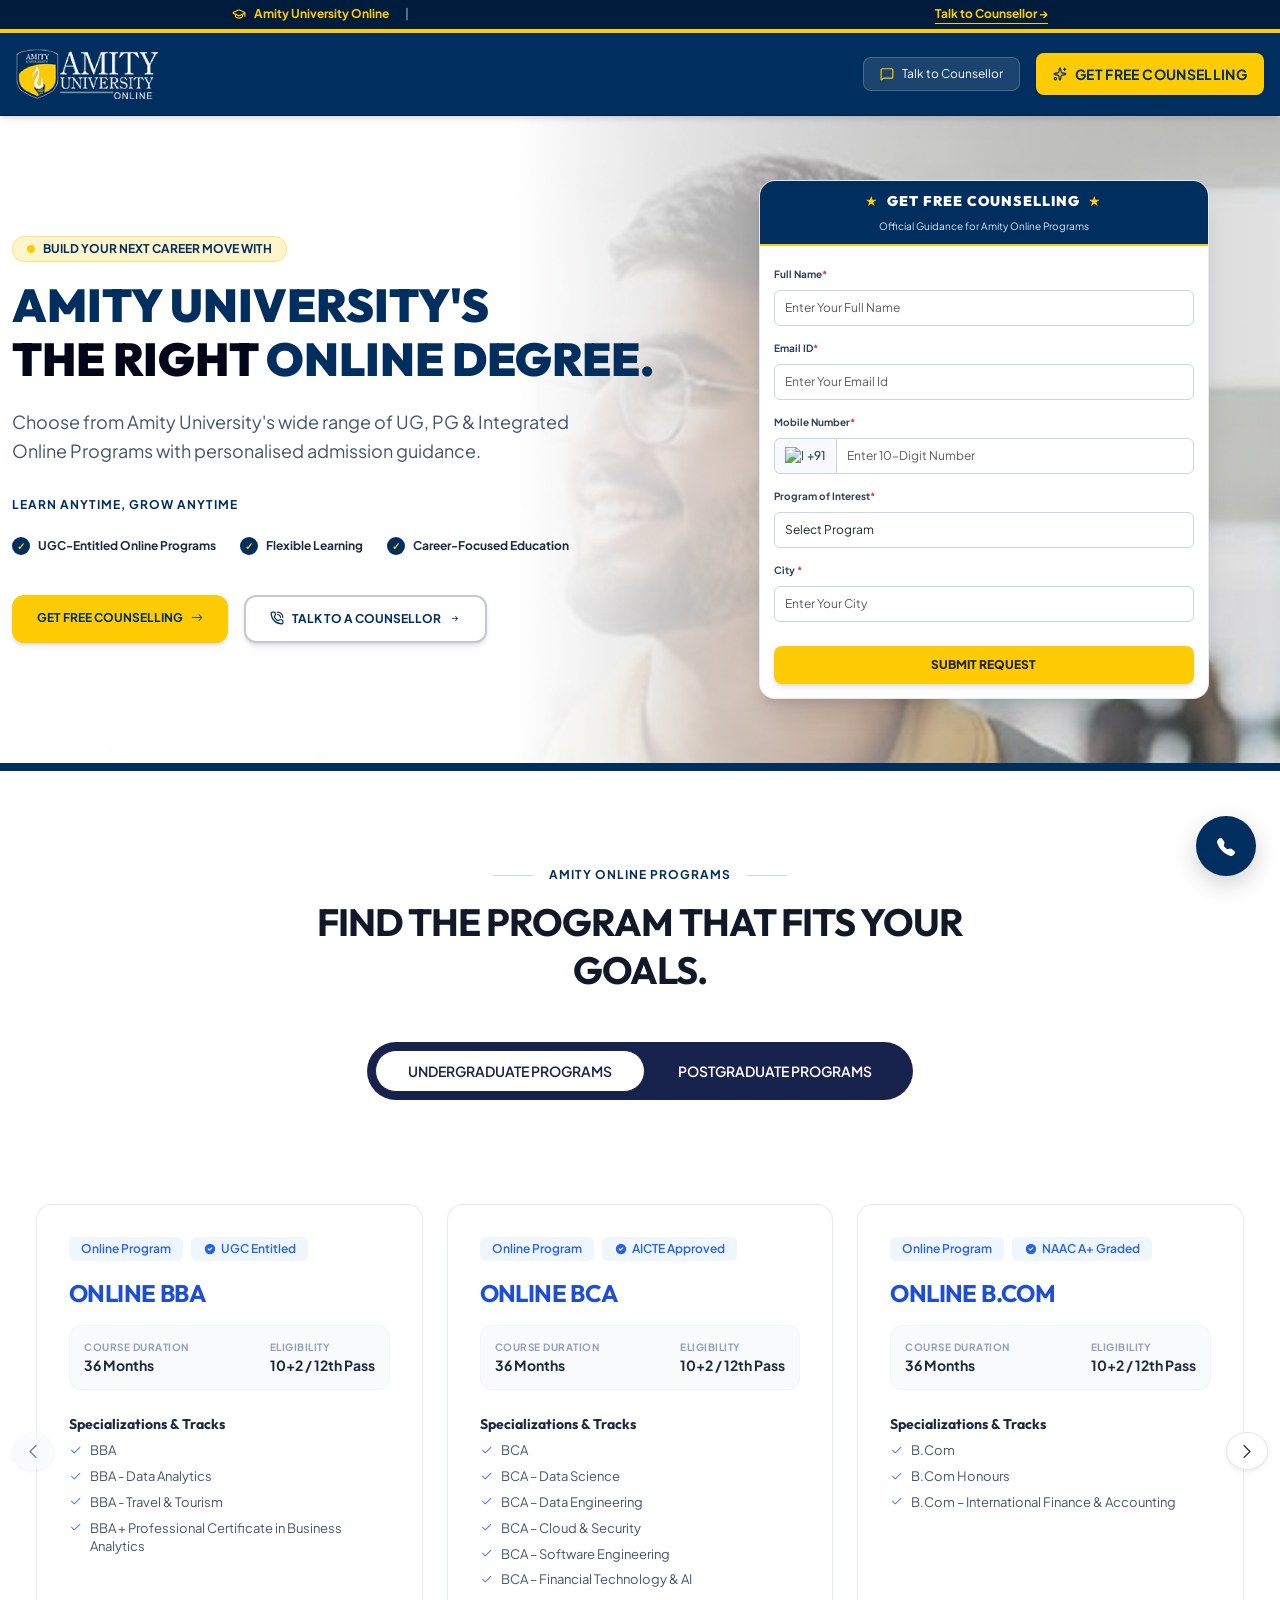
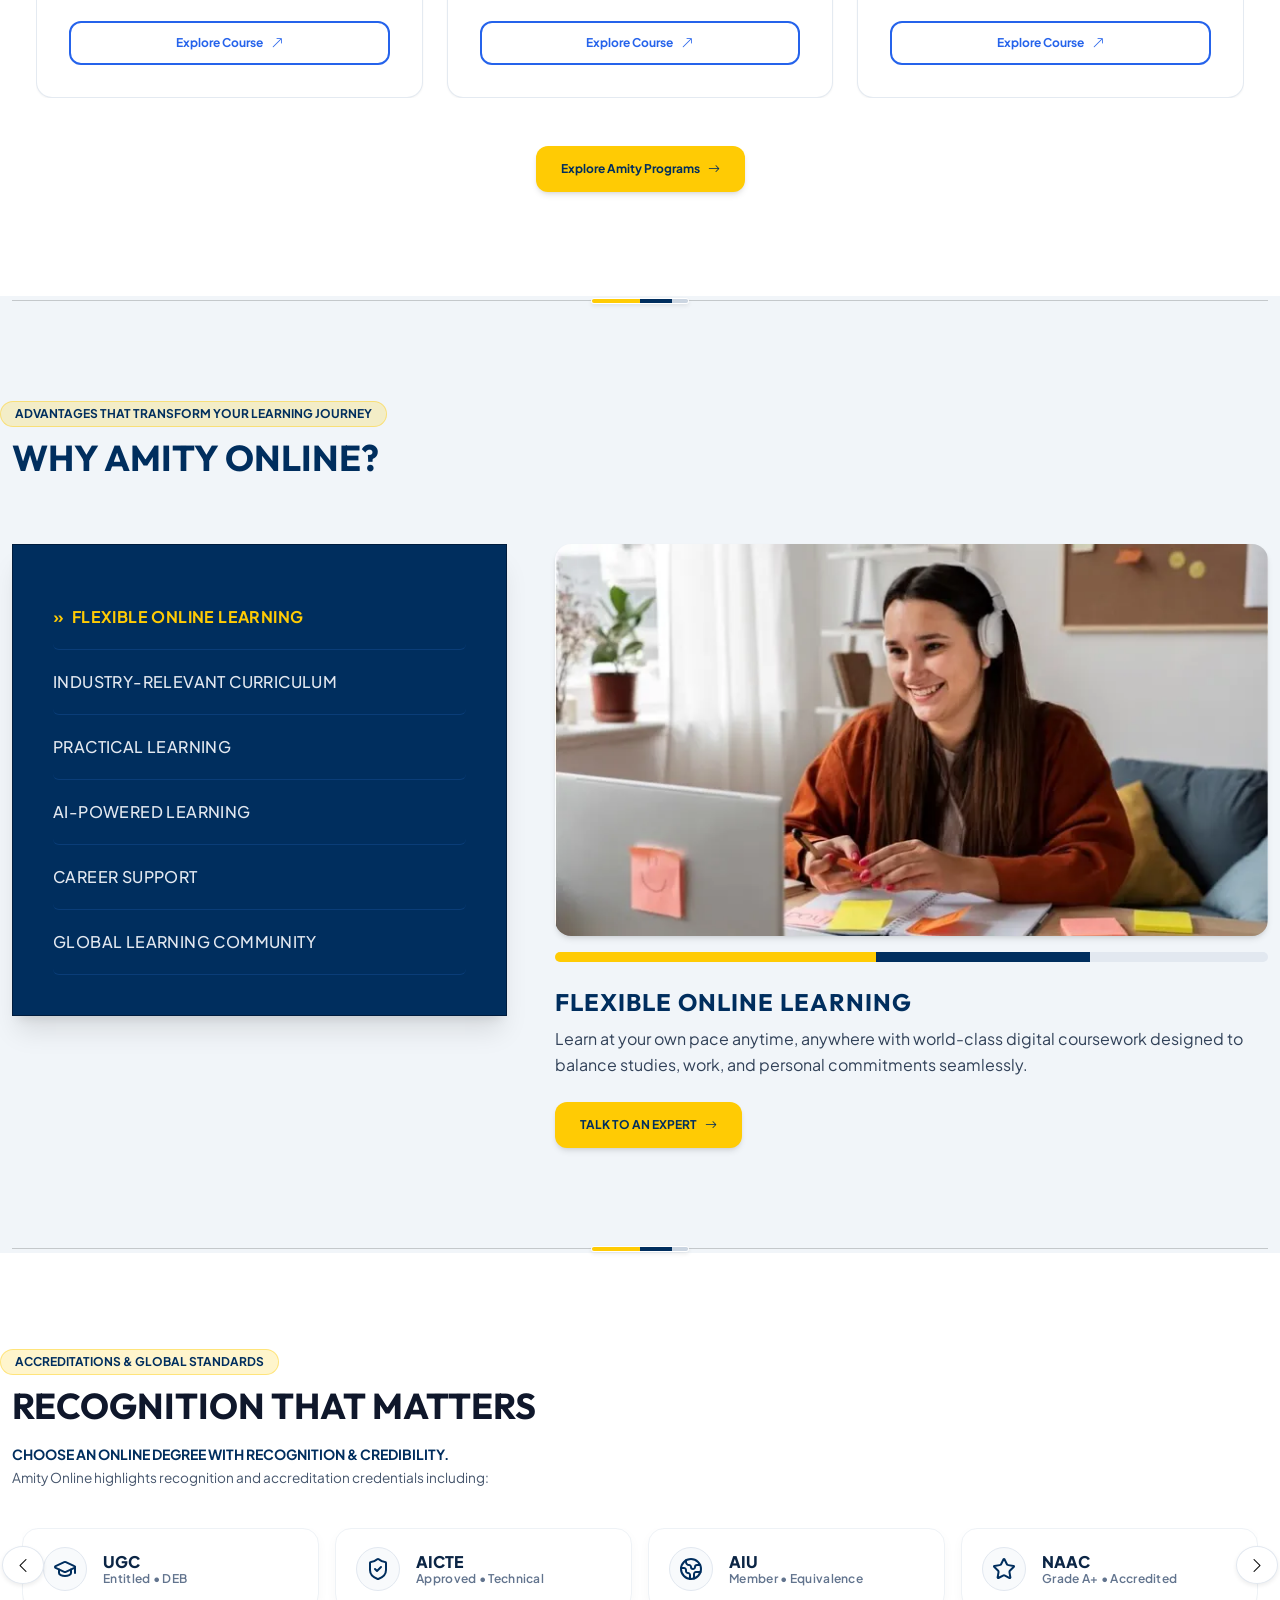
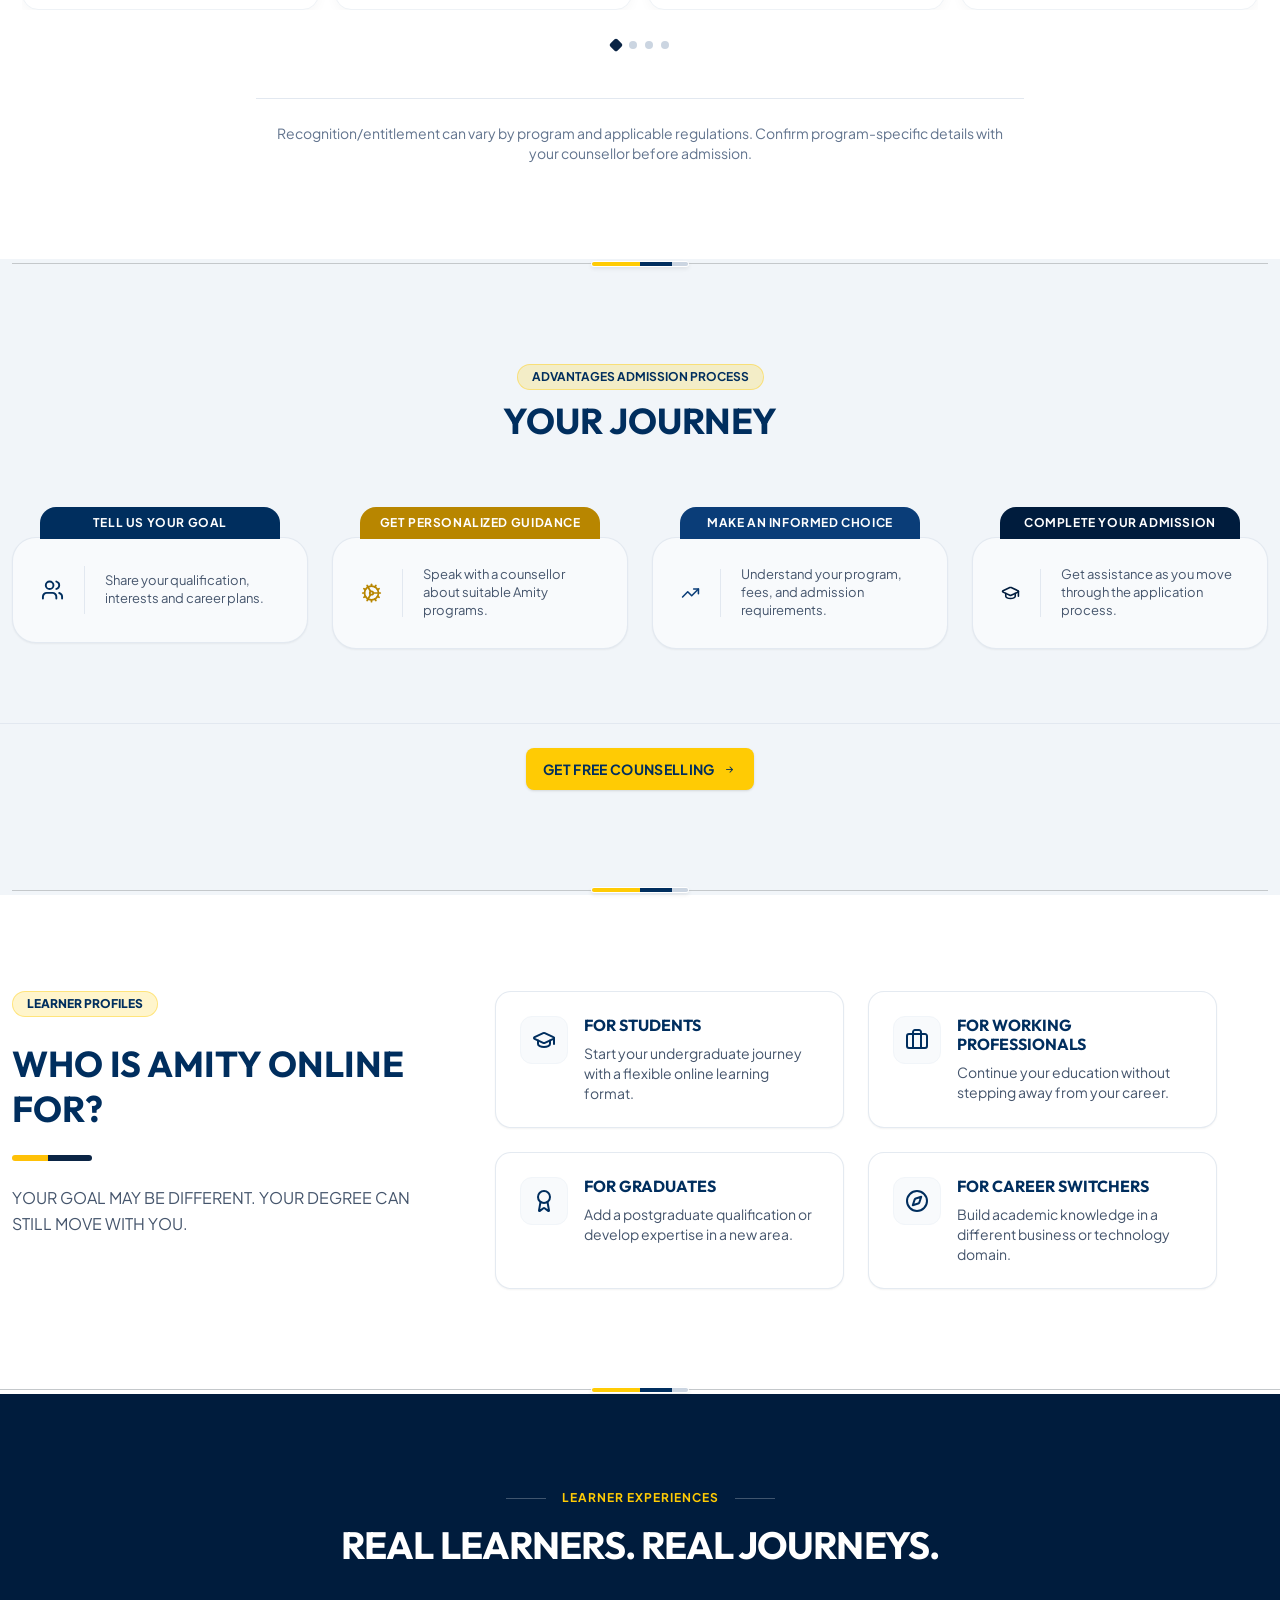
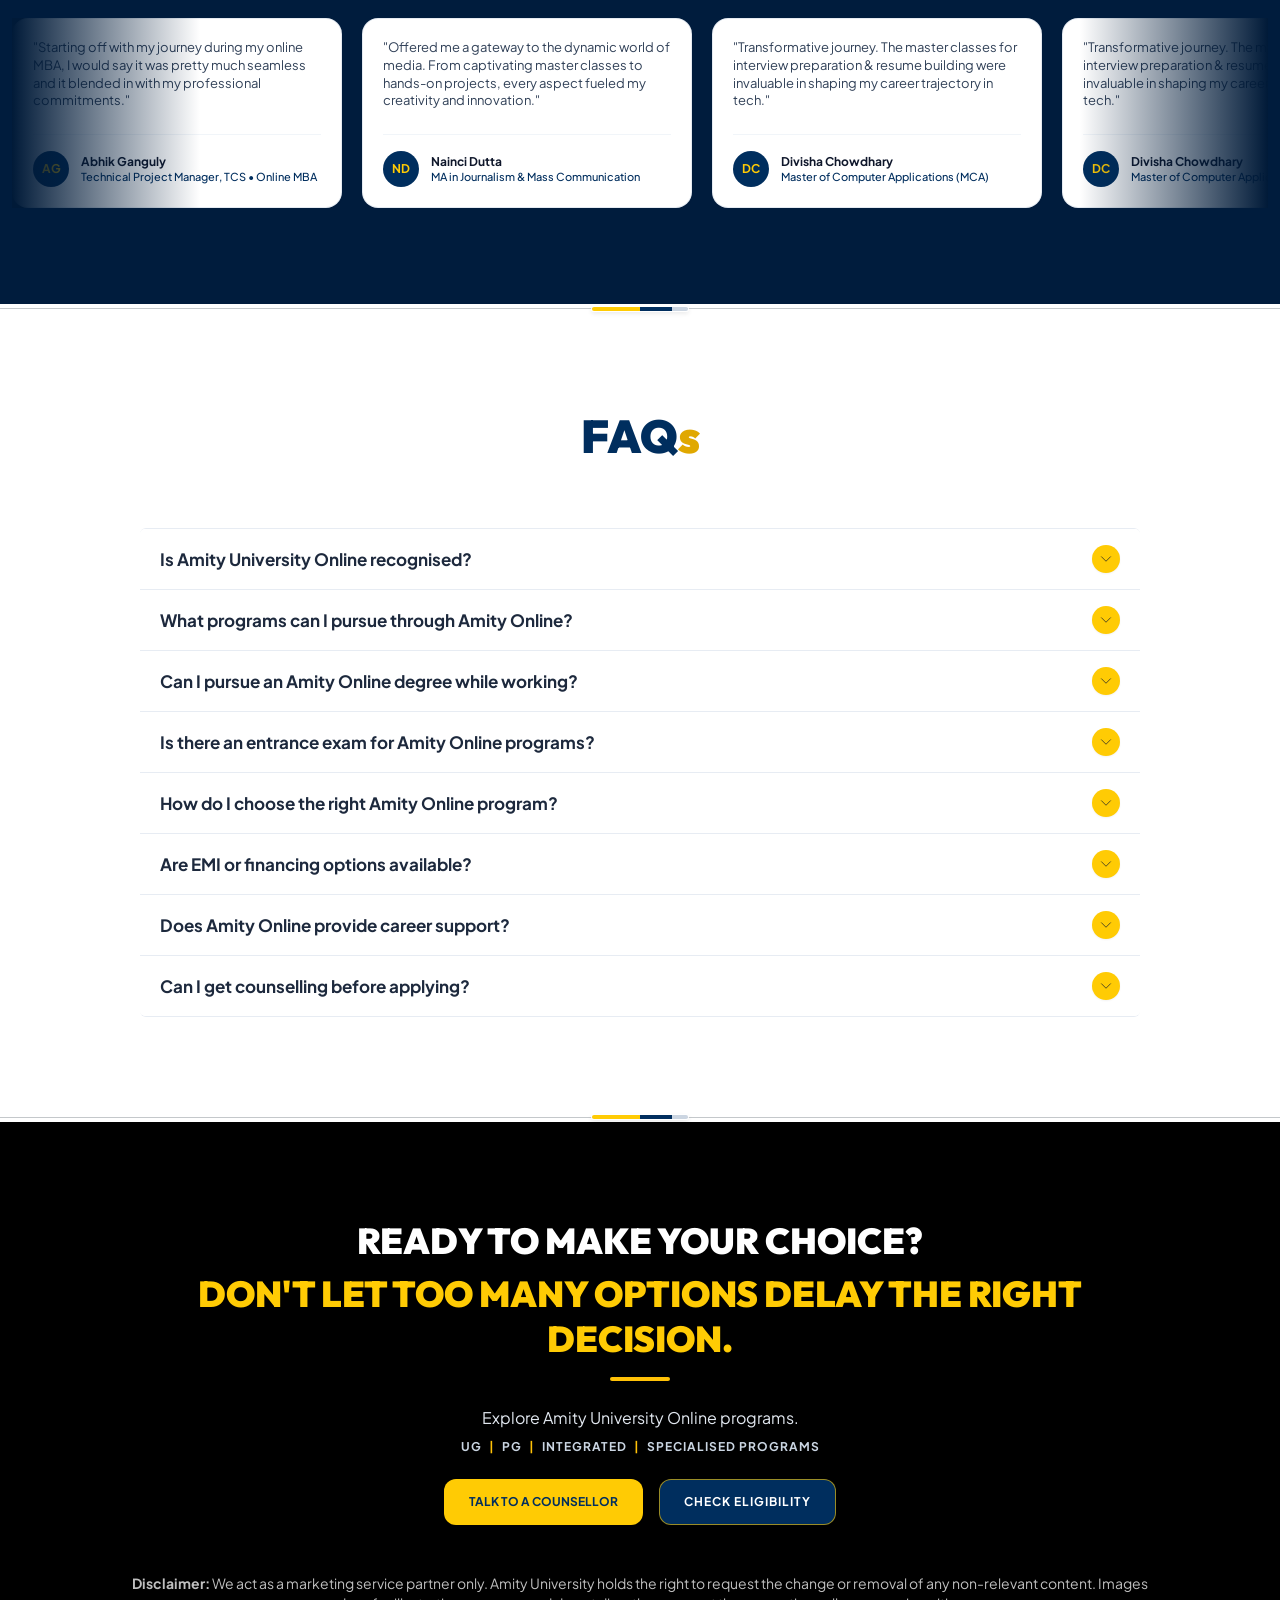
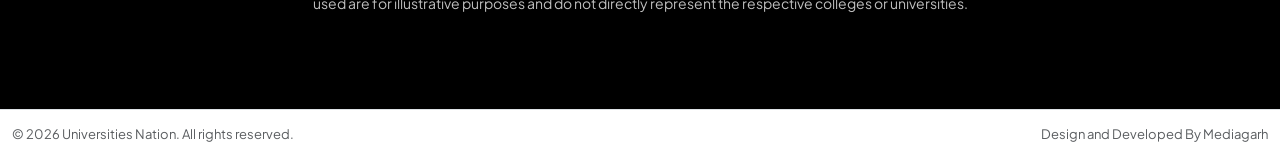
==== commit 8caffd5b: "new updates" ====
--- a/au-online/index.html
+++ b/au-online/index.html
@@ -1556,6 +1556,17 @@
           CHECK ELIGIBILITY
         </a>
       </div>
+      <p class="font-plus-jakarta disclaimer-span text-white text-center mx-auto opacity-75">
+        <strong>Disclaimer:</strong> We act
+        as a
+        marketing service
+        partner
+        only. Amity
+        University holds the
+        right to request the change
+        or removal of any non-relevant content. Images used are for illustrative purposes and do not directly represent
+        the respective colleges or universities.
+      </p>
     </div>
   </footer>
   <div class="bg-white text-secondary py-3 border-top mb-5 mb-md-0">
--- a/au-online/css/style.css
+++ b/au-online/css/style.css
@@ -109,7 +109,8 @@
   max-width: 768px !important;
 }
 
-.max-w-1024px {
+.max-w-1024px,
+.disclaimer-span {
   max-width: 1024px !important;
 
 }
@@ -490,7 +491,8 @@
 .card-desc,
 .section-subtitle,
 .section-desc,
-.star-font {
+.star-font,
+.disclaimer-span {
   color: #1D293D;
   font-size: 14px;
   line-height: 20px;
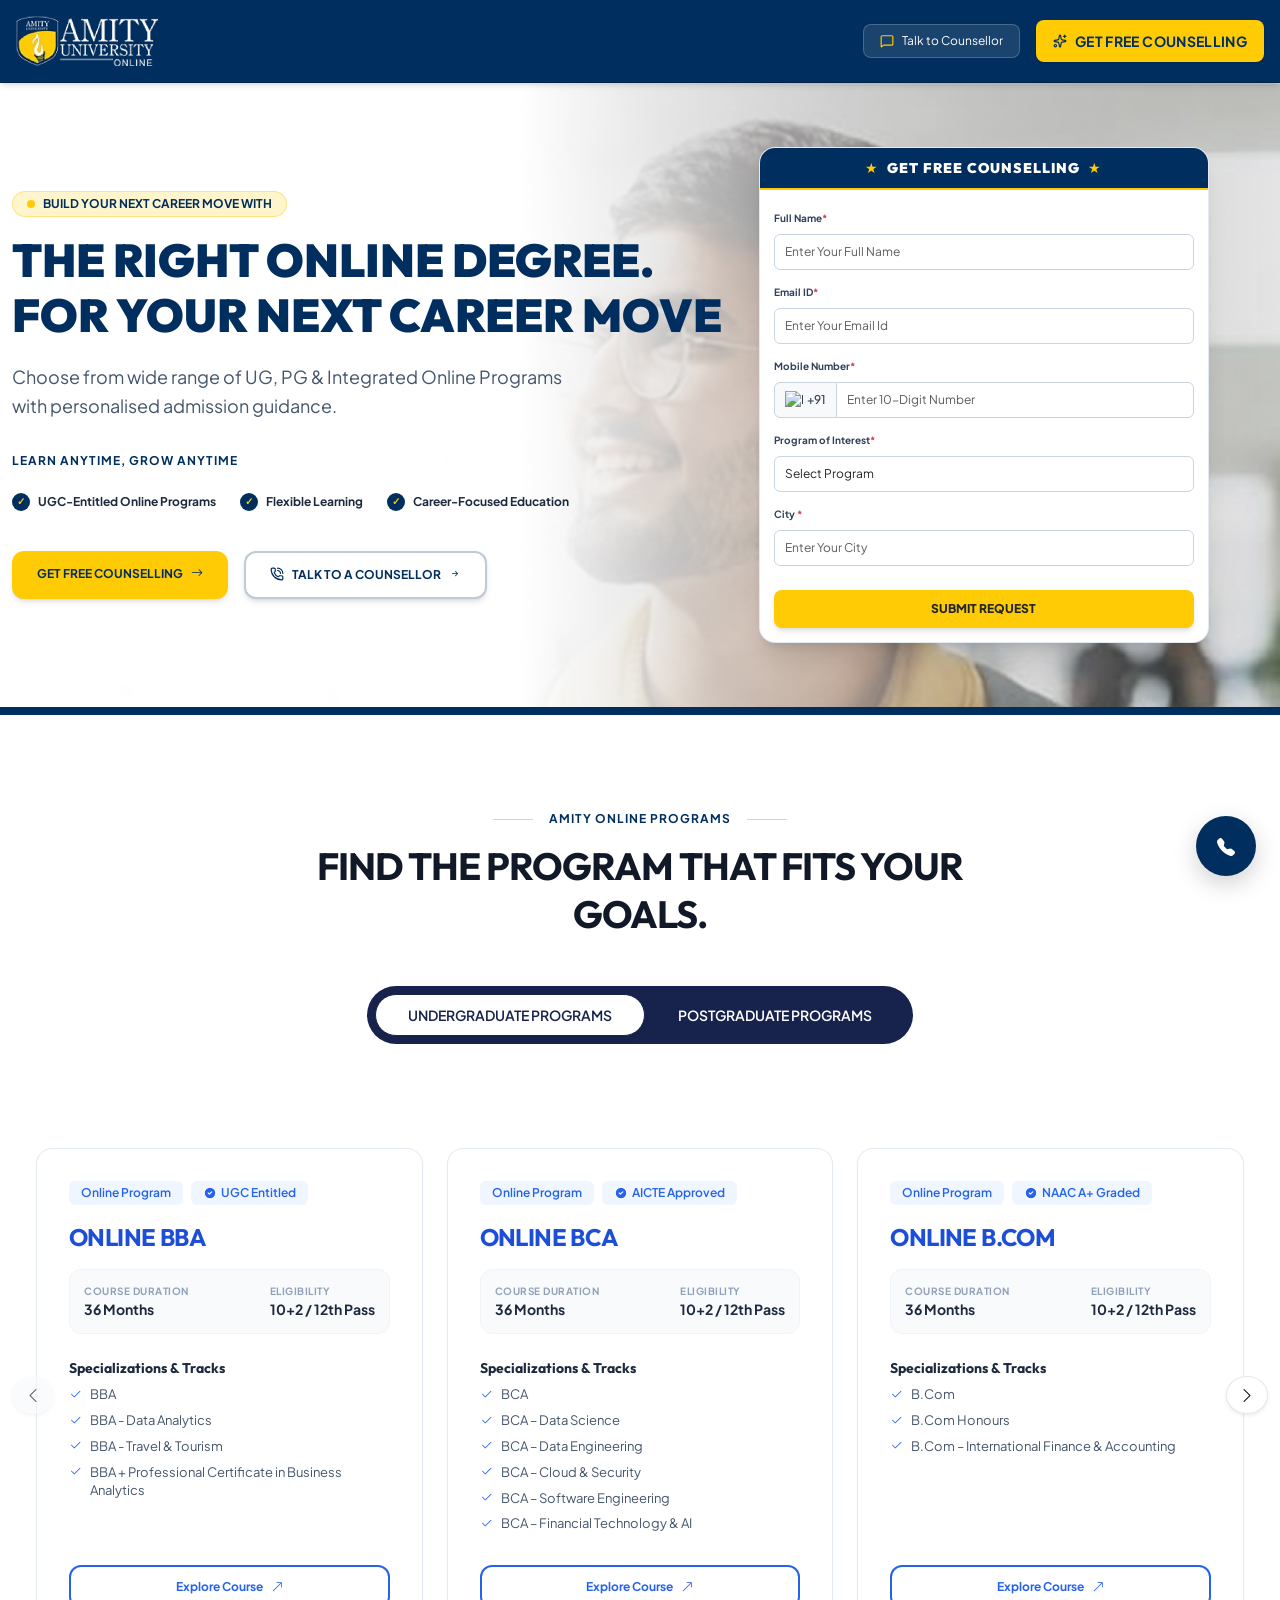
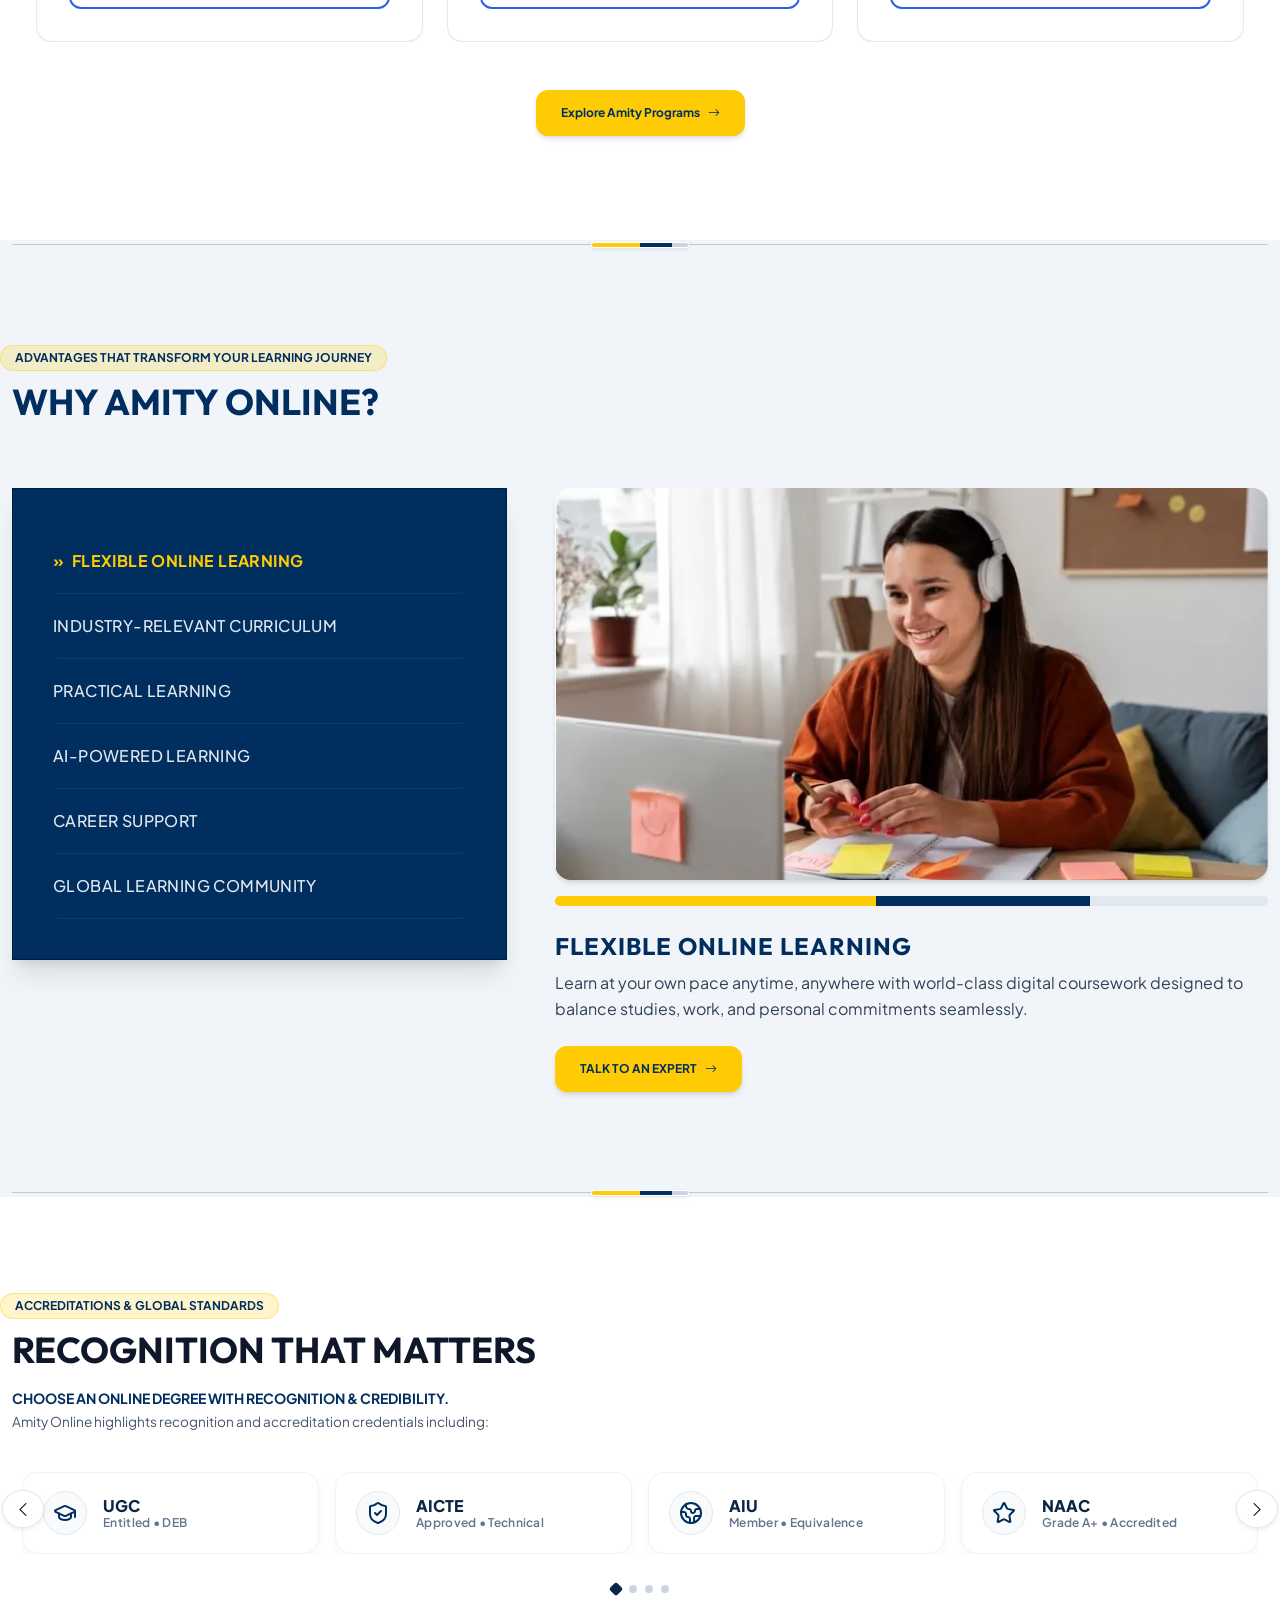
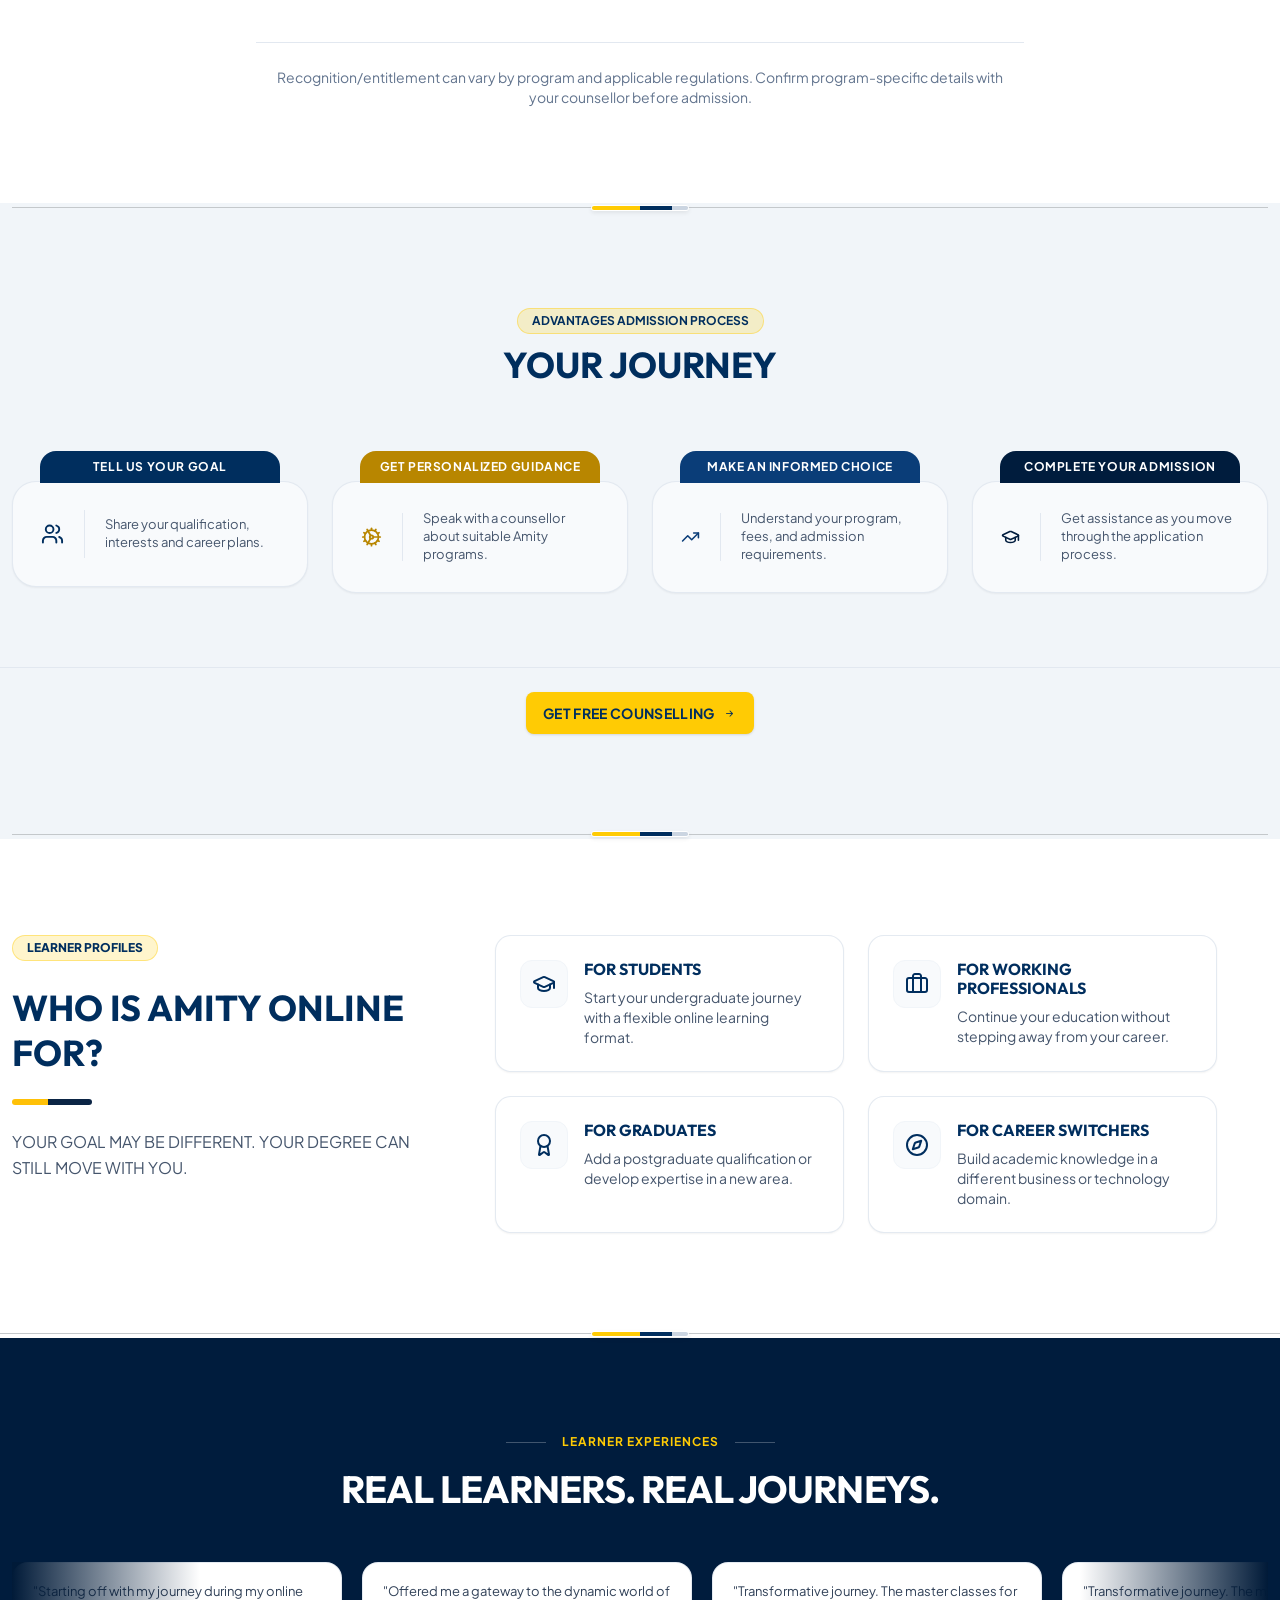
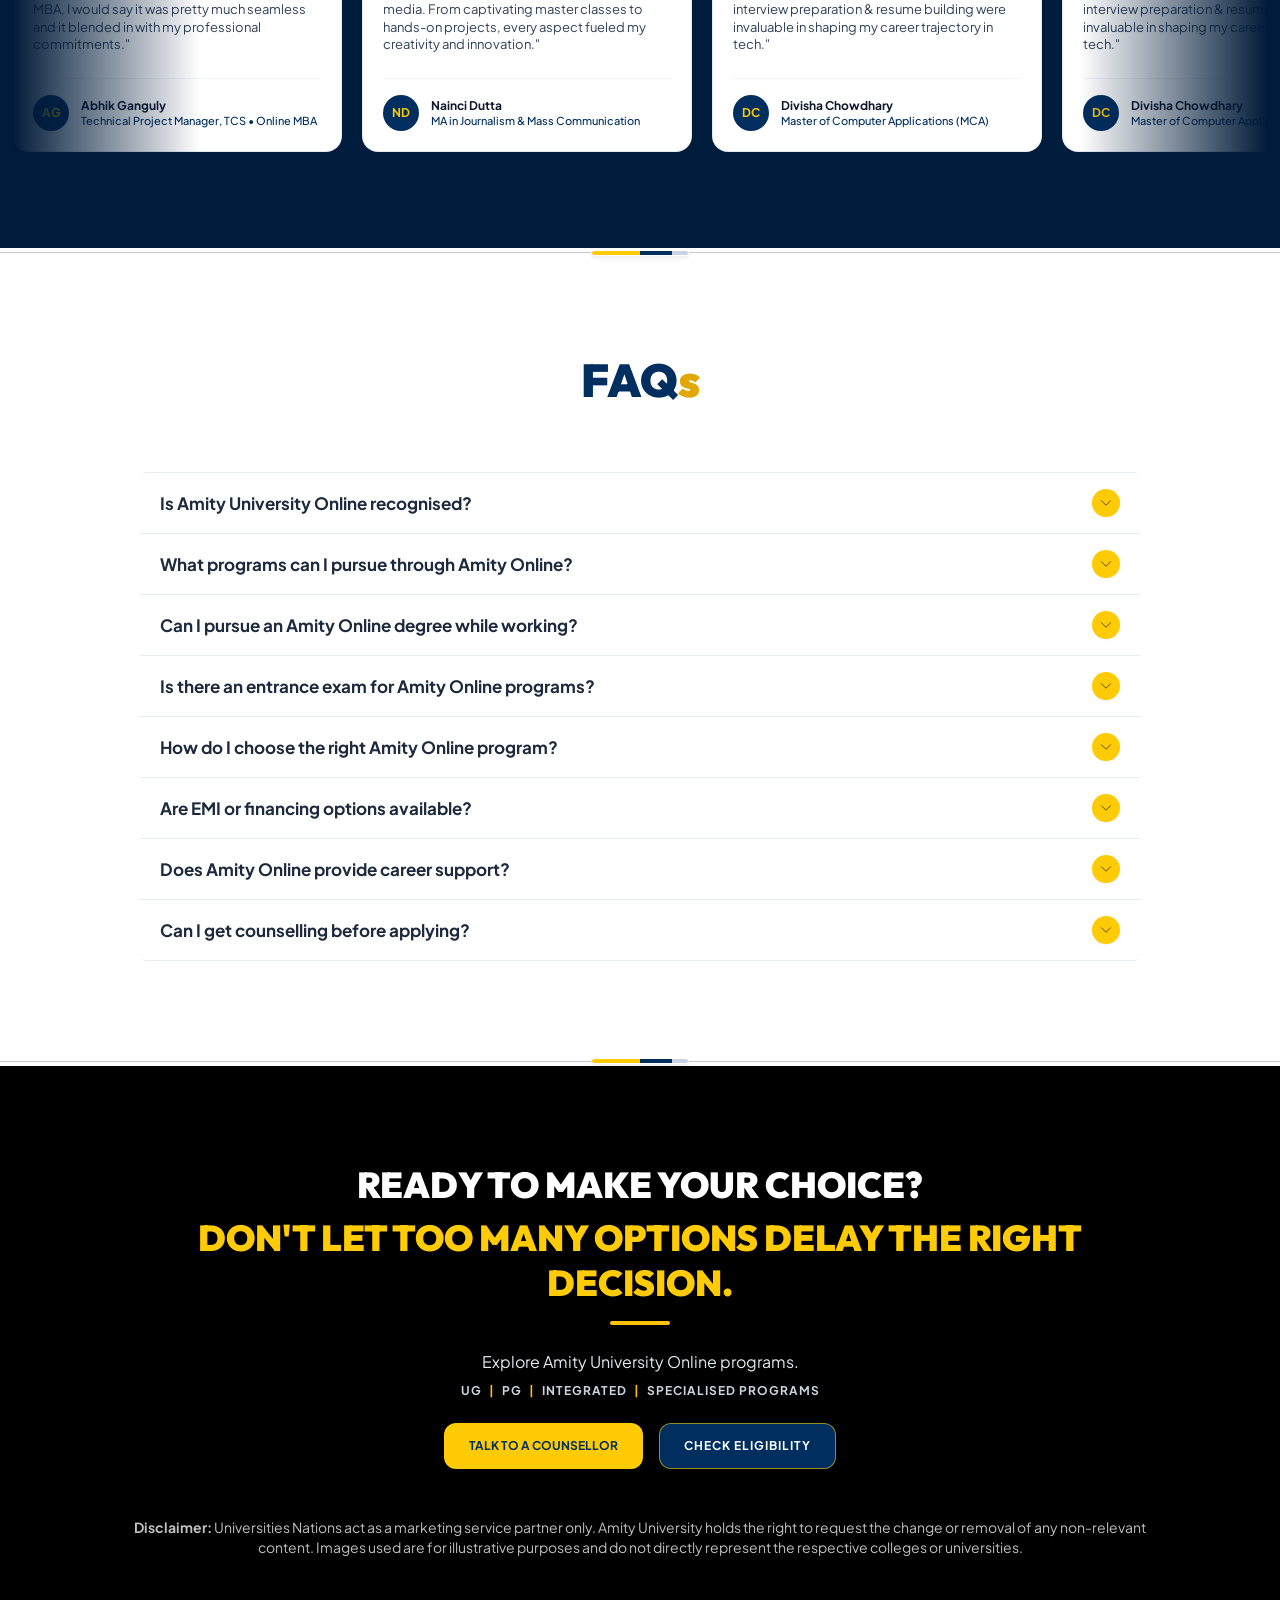
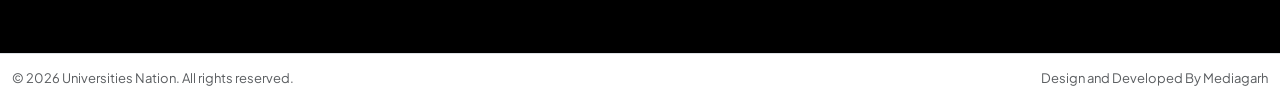
==== commit be0a7535: "changes" ====
--- a/au-online/index.html
+++ b/au-online/index.html
@@ -4,7 +4,7 @@
 <head>
   <meta charset="UTF-8" />
   <meta name="viewport" content="width=device-width, initial-scale=1.0" />
-  <title>Amity -Campushala LP</title>
+  <title>Number 1 Online UG-PG Course</title>
   <link rel="icon" type="image/webp" href="images/favicon.webp">
   <link rel="preconnect" href="https://fonts.googleapis.com">
   <link rel="preconnect" href="https://fonts.gstatic.com" crossorigin>
@@ -36,7 +36,7 @@
       style="display:none;visibility:hidden"></iframe></noscript>
   <!-- End Google Tag Manager (noscript) -->
   <!-- TOP BAR -->
-  <div class="container-fluid top-bar-container bg-primary">
+  <!-- <div class="container-fluid top-bar-container bg-primary">
     <div class="container">
       <div
         class="d-flex flex-column flex-md-row align-items-center justify-content-center gap-2 gap-md-3 topbar-text font-plus-jakarta fw-medium text-center">
@@ -52,8 +52,8 @@
         <a href="tel:9711849719" class="fw-bold text-seventh topbar-button">Talk to Counsellor →</a>
       </div>
     </div>
-  </div>
-  <div class="container-fluid bg-seventh h-4"></div>
+  </div> -->
+  <!-- <div class="container-fluid bg-seventh h-4"></div> -->
   <!-- Navbar -->
   <nav class="bg-tertiary navbar-container sticky-top">
     <div class="container p-3 ">
@@ -109,12 +109,9 @@
                 CAREER
                 MOVE WITH
               </span>
-              <h1 class="text-tertiary font-Outfit font-900 hero-heading mb-1">AMITY UNIVERSITY'S<br /><span
-                  class="text-quaternary">THE RIGHT</span>
-                ONLINE
-                DEGREE.</h1>
-              <p class="text-quinary font-plus-jakarta hero-para max-w-570px mb-2 mb-md-3">Choose from Amity
-                University's
+              <h1 class="text-tertiary font-Outfit font-900 hero-heading mb-1">THE RIGHT ONLINE DEGREE.<br /> FOR YOUR
+                NEXT CAREER MOVE</h1>
+              <p class="text-quinary font-plus-jakarta hero-para max-w-570px mb-2 mb-md-3">Choose from
                 wide range of
                 UG, PG &
                 Integrated
@@ -164,7 +161,7 @@
                     COUNSELLING</h2>
                   <span class="text-seventh text-center font-Outfit text-uppercase ls-1 star-font ">★</span>
                 </div>
-                <p class="form-desc text-center font-plus-jakarta">Official Guidance for Amity Online Programs</p>
+                <!-- <p class="form-desc text-center font-plus-jakarta">Official Guidance for Amity Online Programs</p> -->
               </div>
               <div class="form-body ">
                 <form id="contactForm" class="d-flex flex-column gap-2">
@@ -1557,7 +1554,7 @@
         </a>
       </div>
       <p class="font-plus-jakarta disclaimer-span text-white text-center mx-auto opacity-75">
-        <strong>Disclaimer:</strong> We act
+        <strong>Disclaimer:</strong> Universities Nations act
         as a
         marketing service
         partner
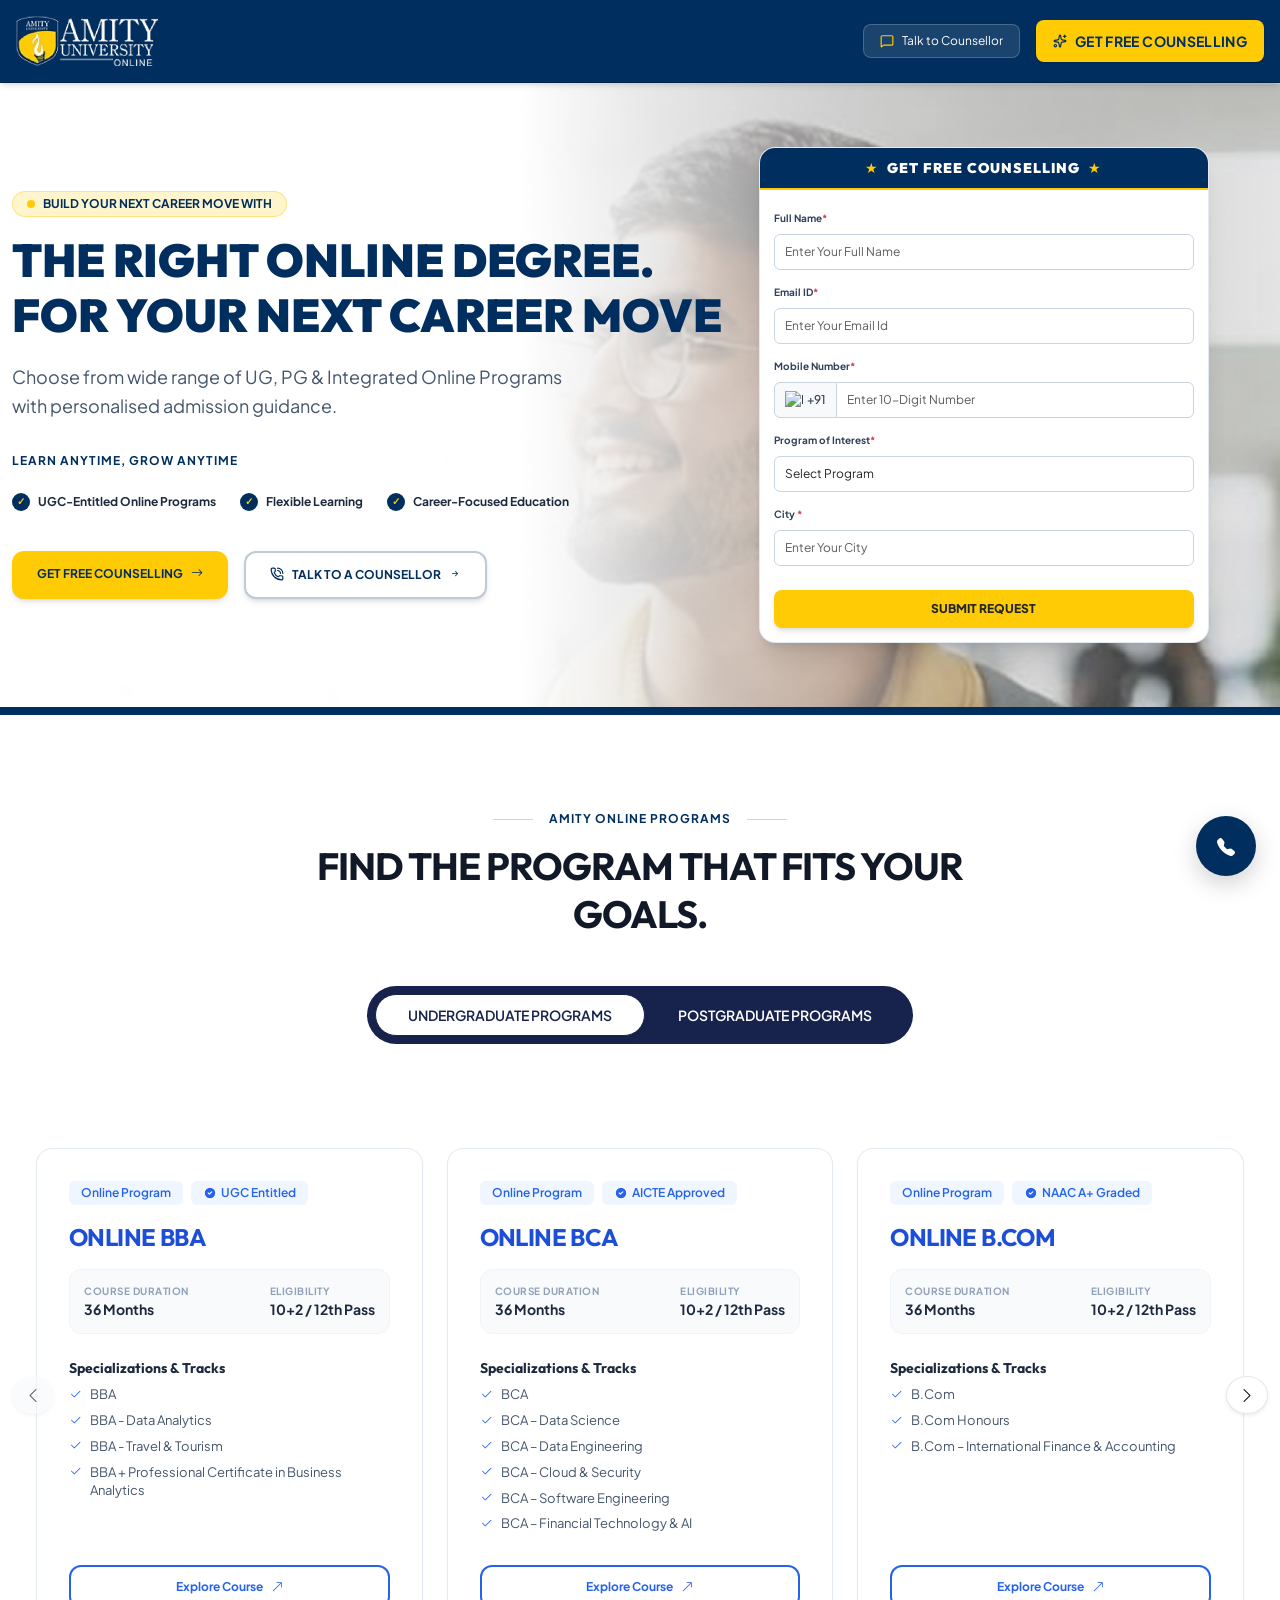
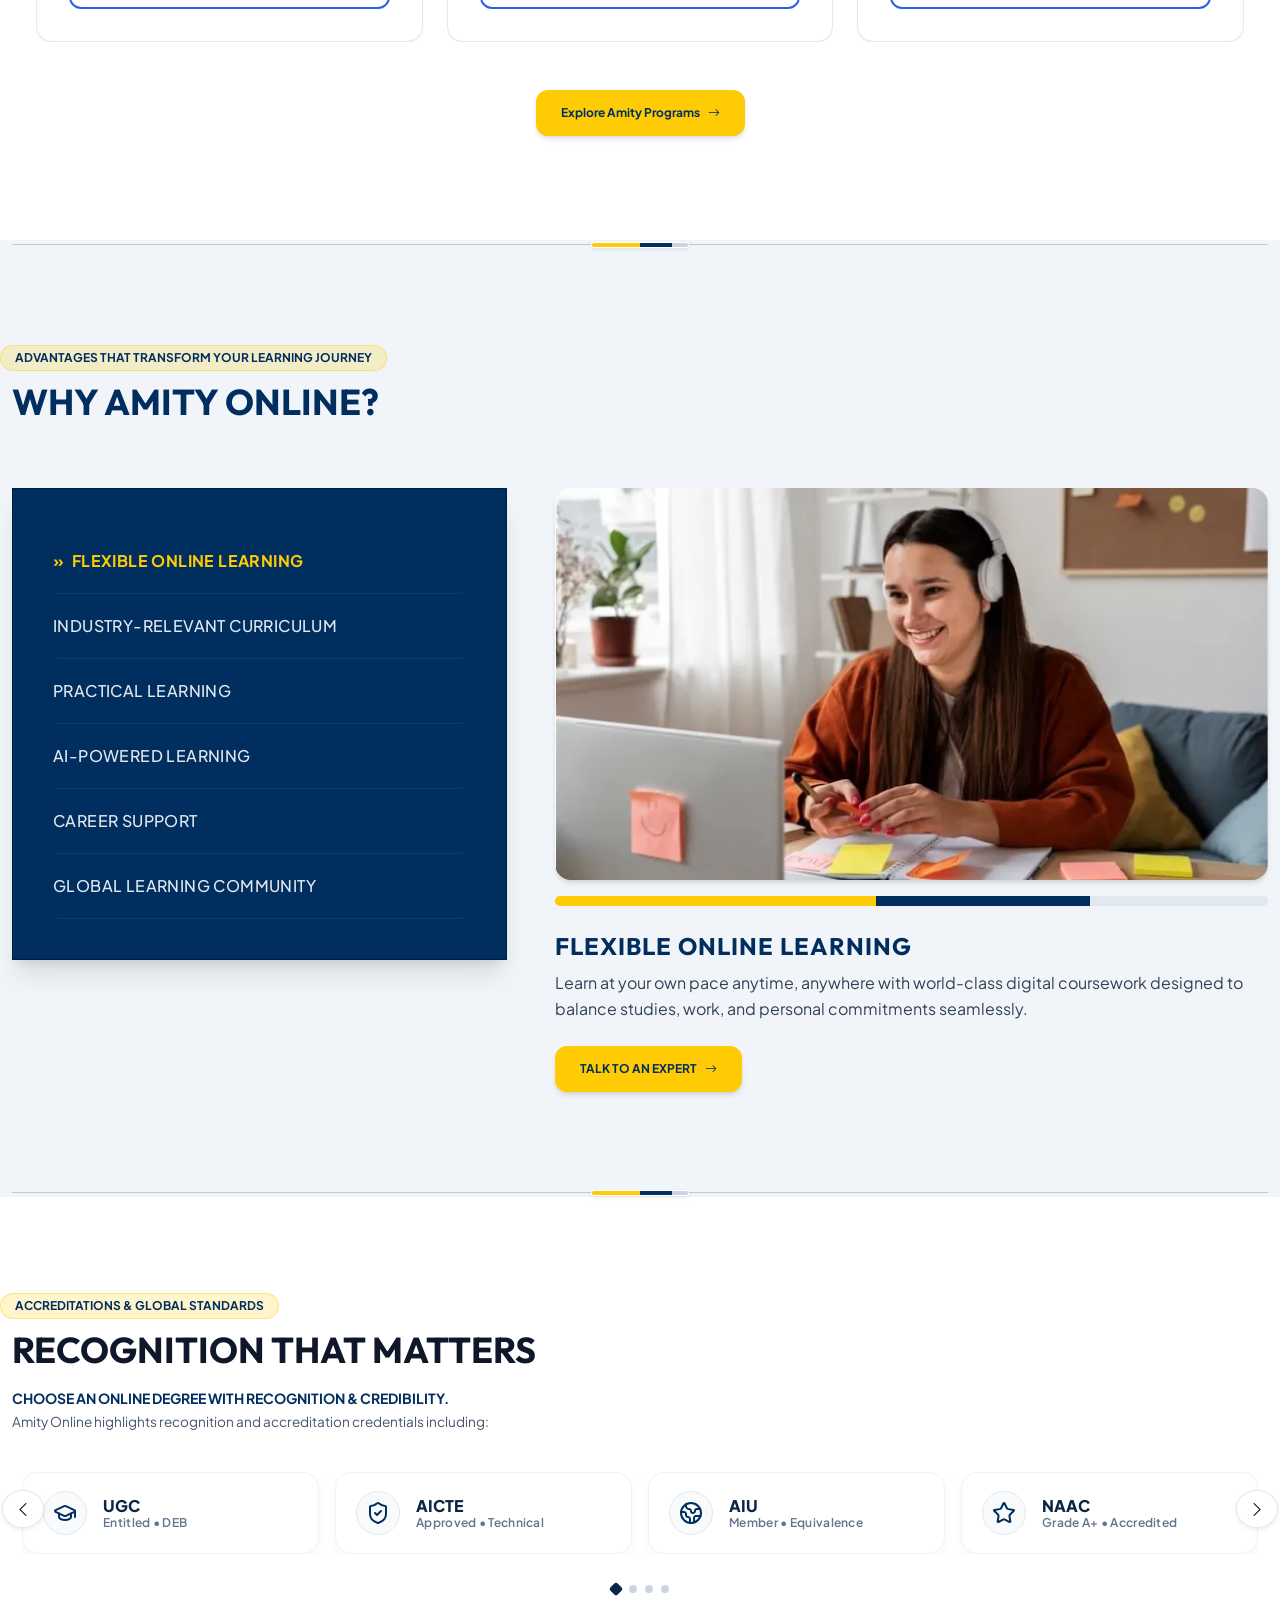
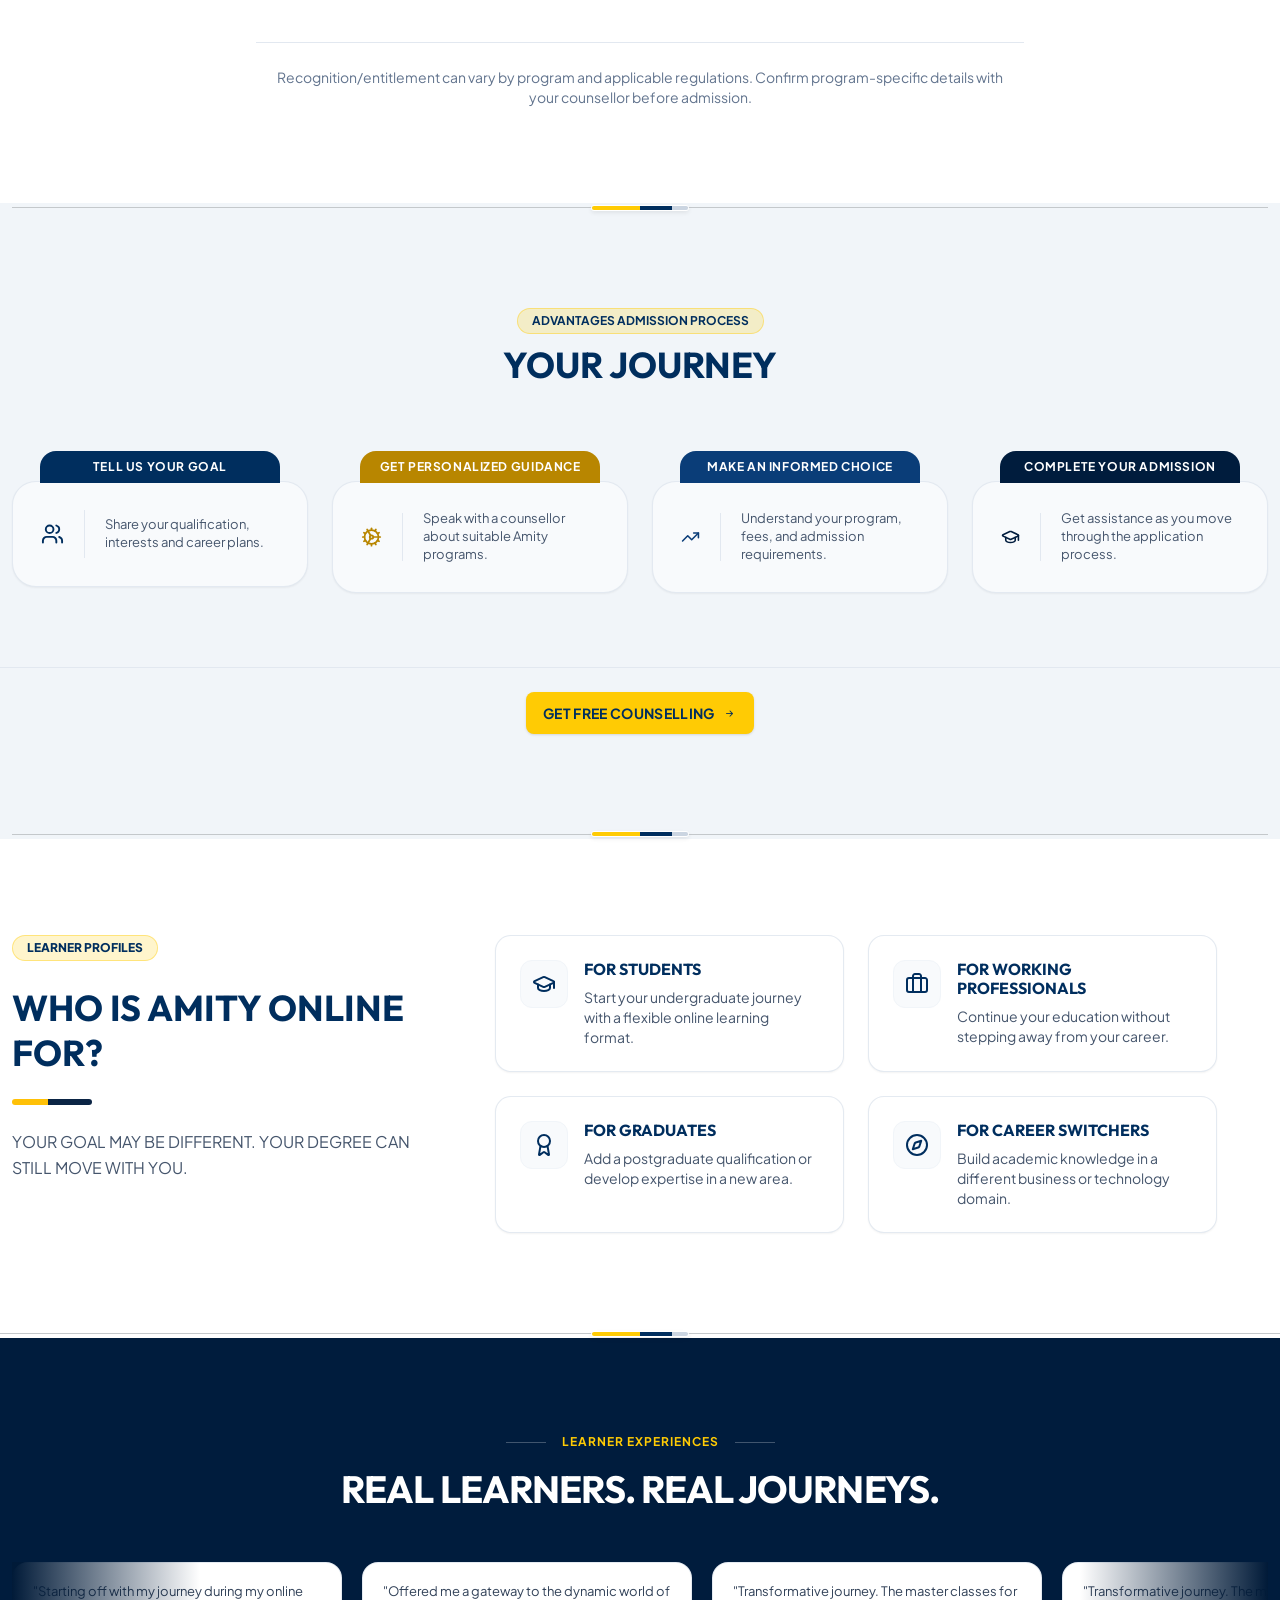
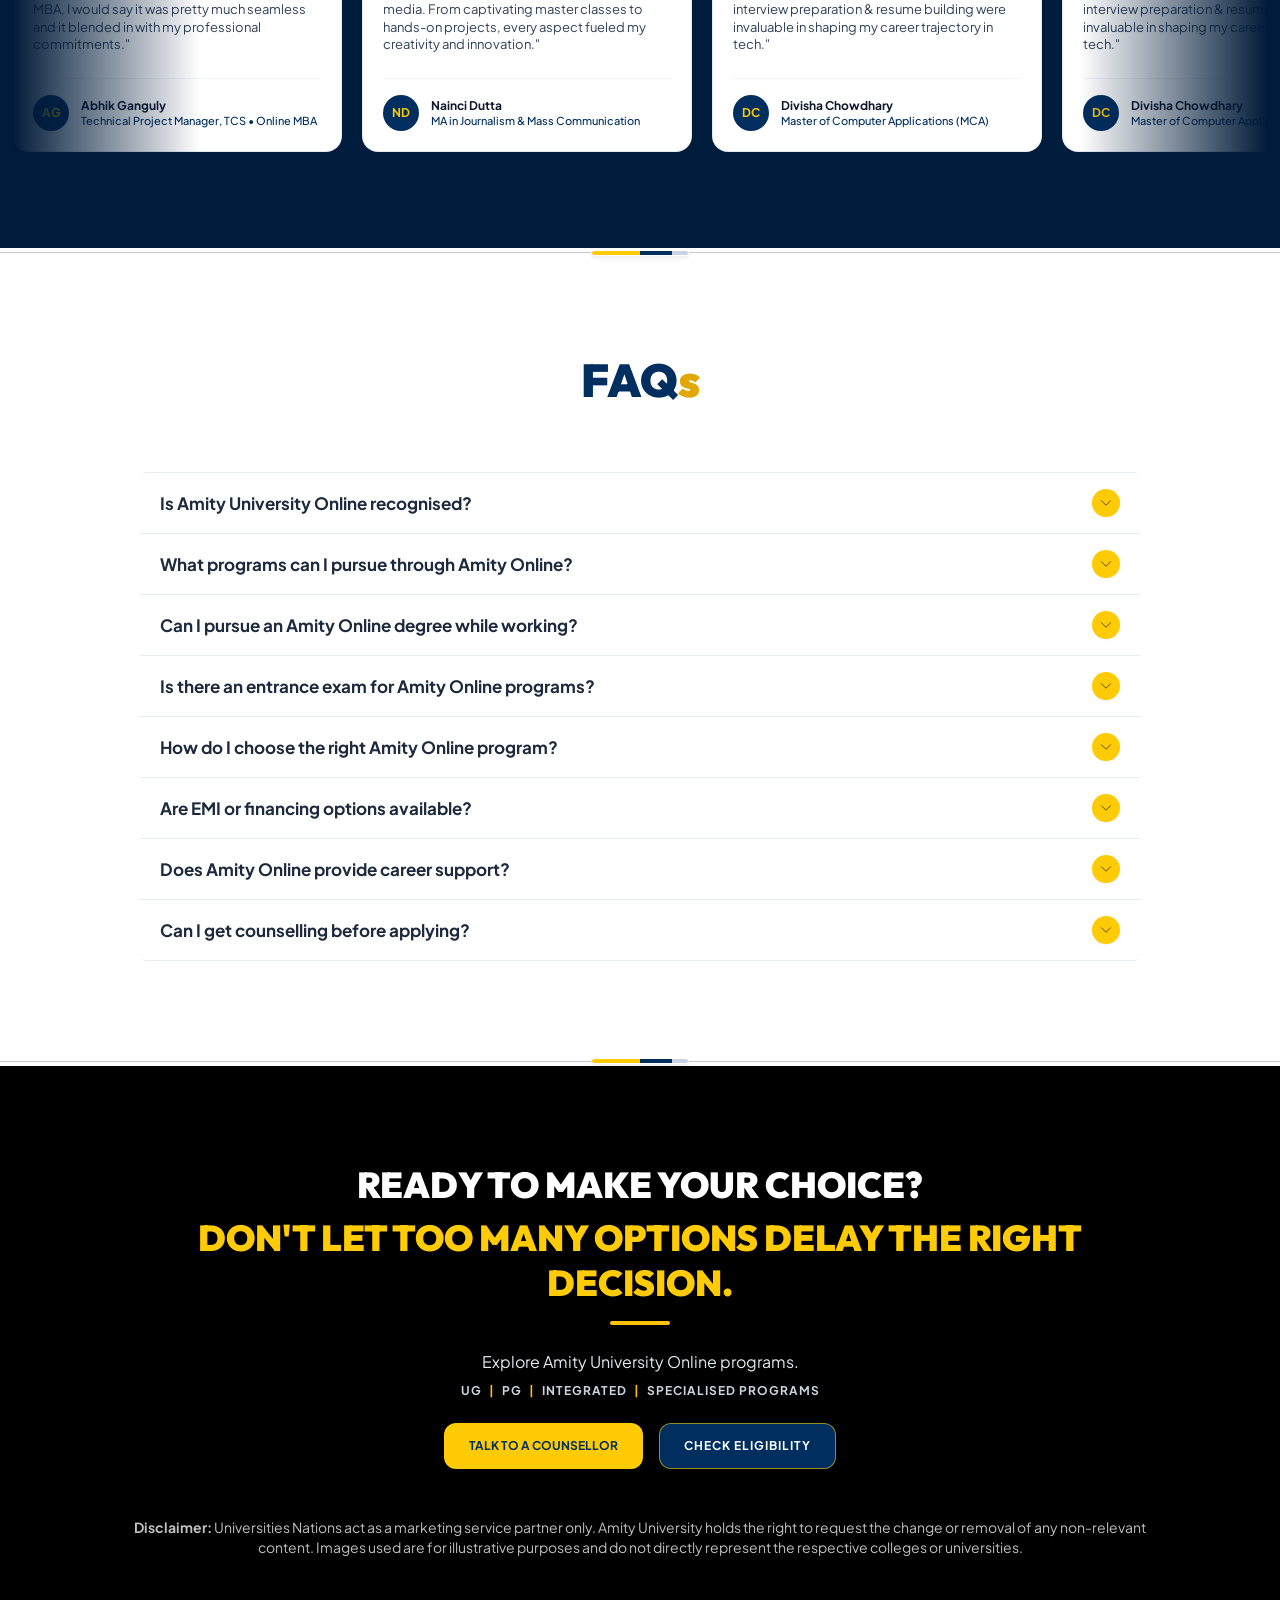
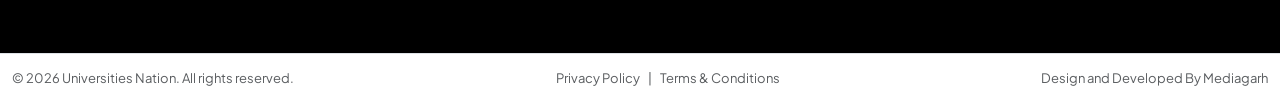
==== commit cfc95f17: "privacy policy and T&C page updates" ====
--- a/au-online/index.html
+++ b/au-online/index.html
@@ -1572,6 +1572,15 @@
       <div class="mb-2 mb-md-0">
         © 2026 Universities Nation. All rights reserved.
       </div>
+      <div class="d-flex align-items-center gap-2 my-1 my-md-0 mb-2 mb-md-0">
+        <a href="privacypolicy.html" target="_blank" rel="noopener noreferrer"
+          class="text-muted hover-primary text-decoration-none">Privacy
+          Policy</a>
+        <span>|</span>
+        <a href="termandcondition.html" target="_blank" rel="noopener noreferrer"
+          class="text-muted hover-primary text-decoration-none">Terms &amp;
+          Conditions</a>
+      </div>
       <div>
         Design and Developed By Mediagarh
       </div>
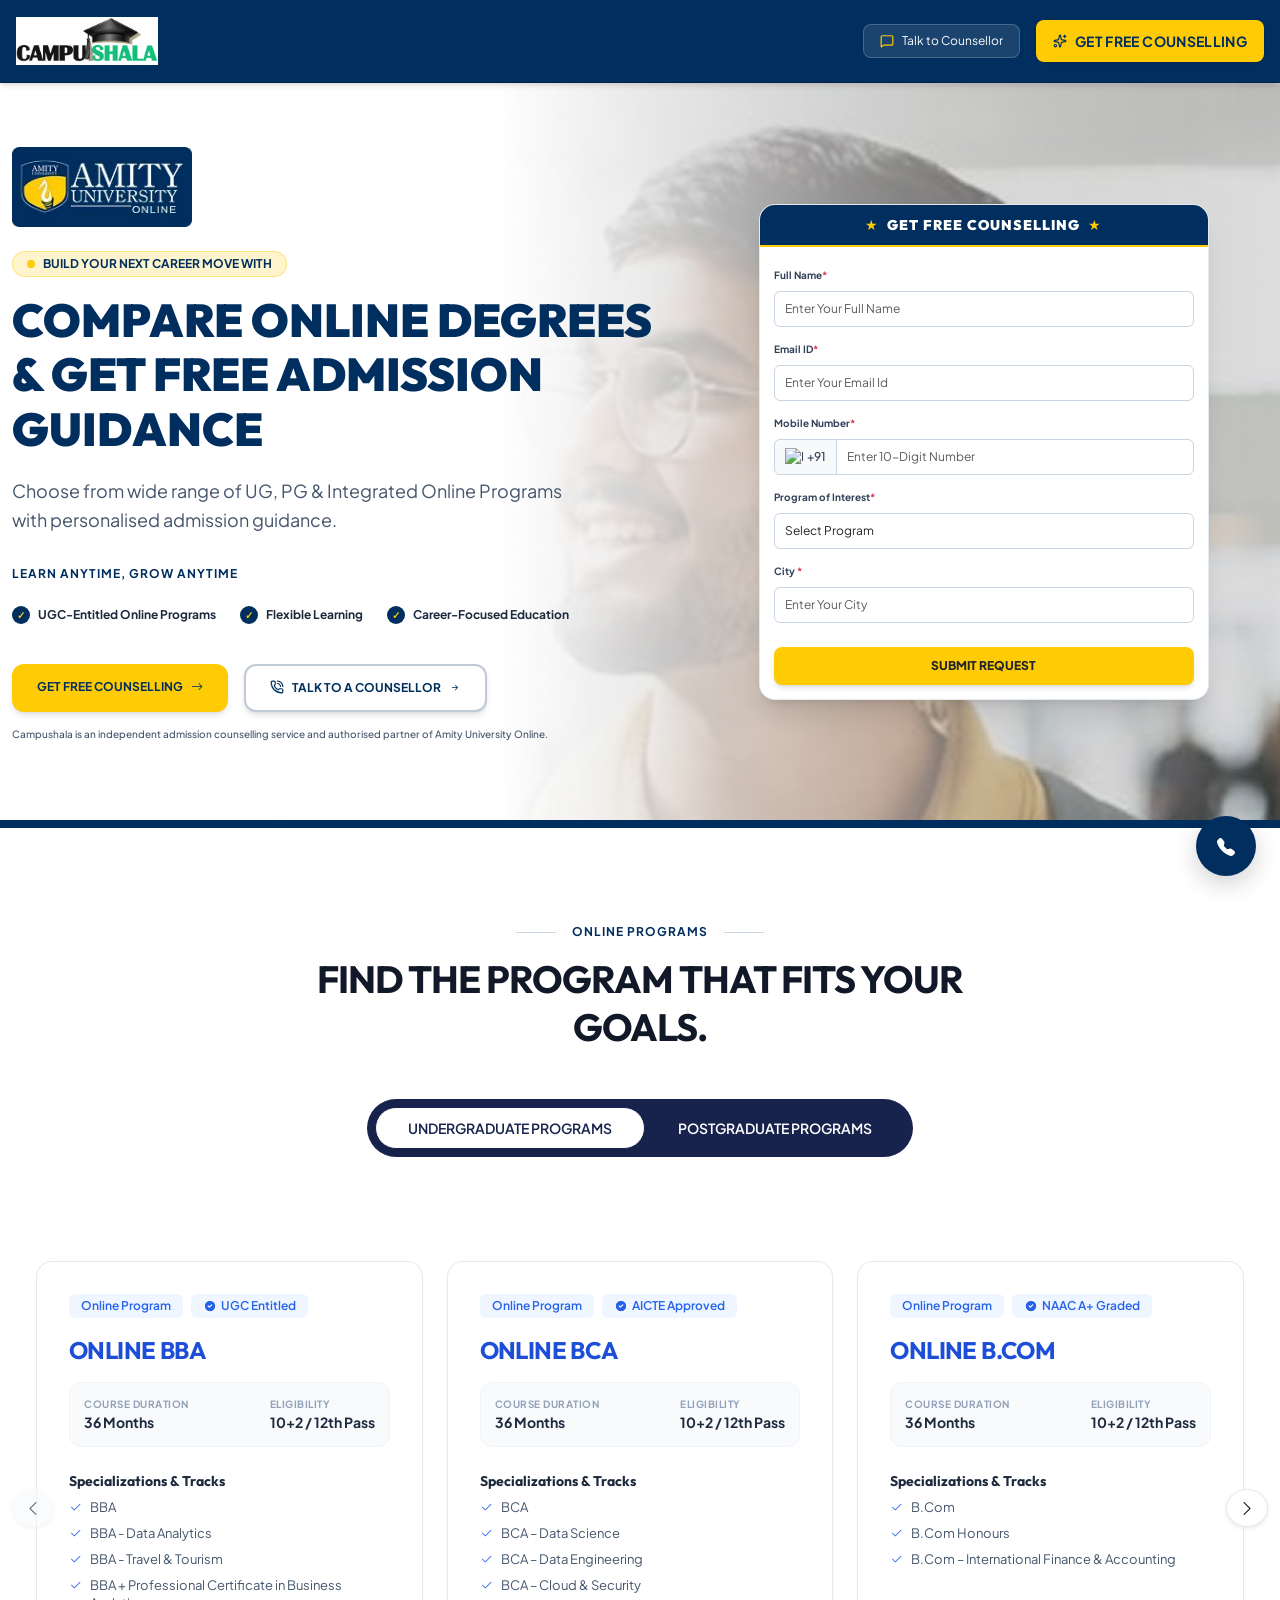
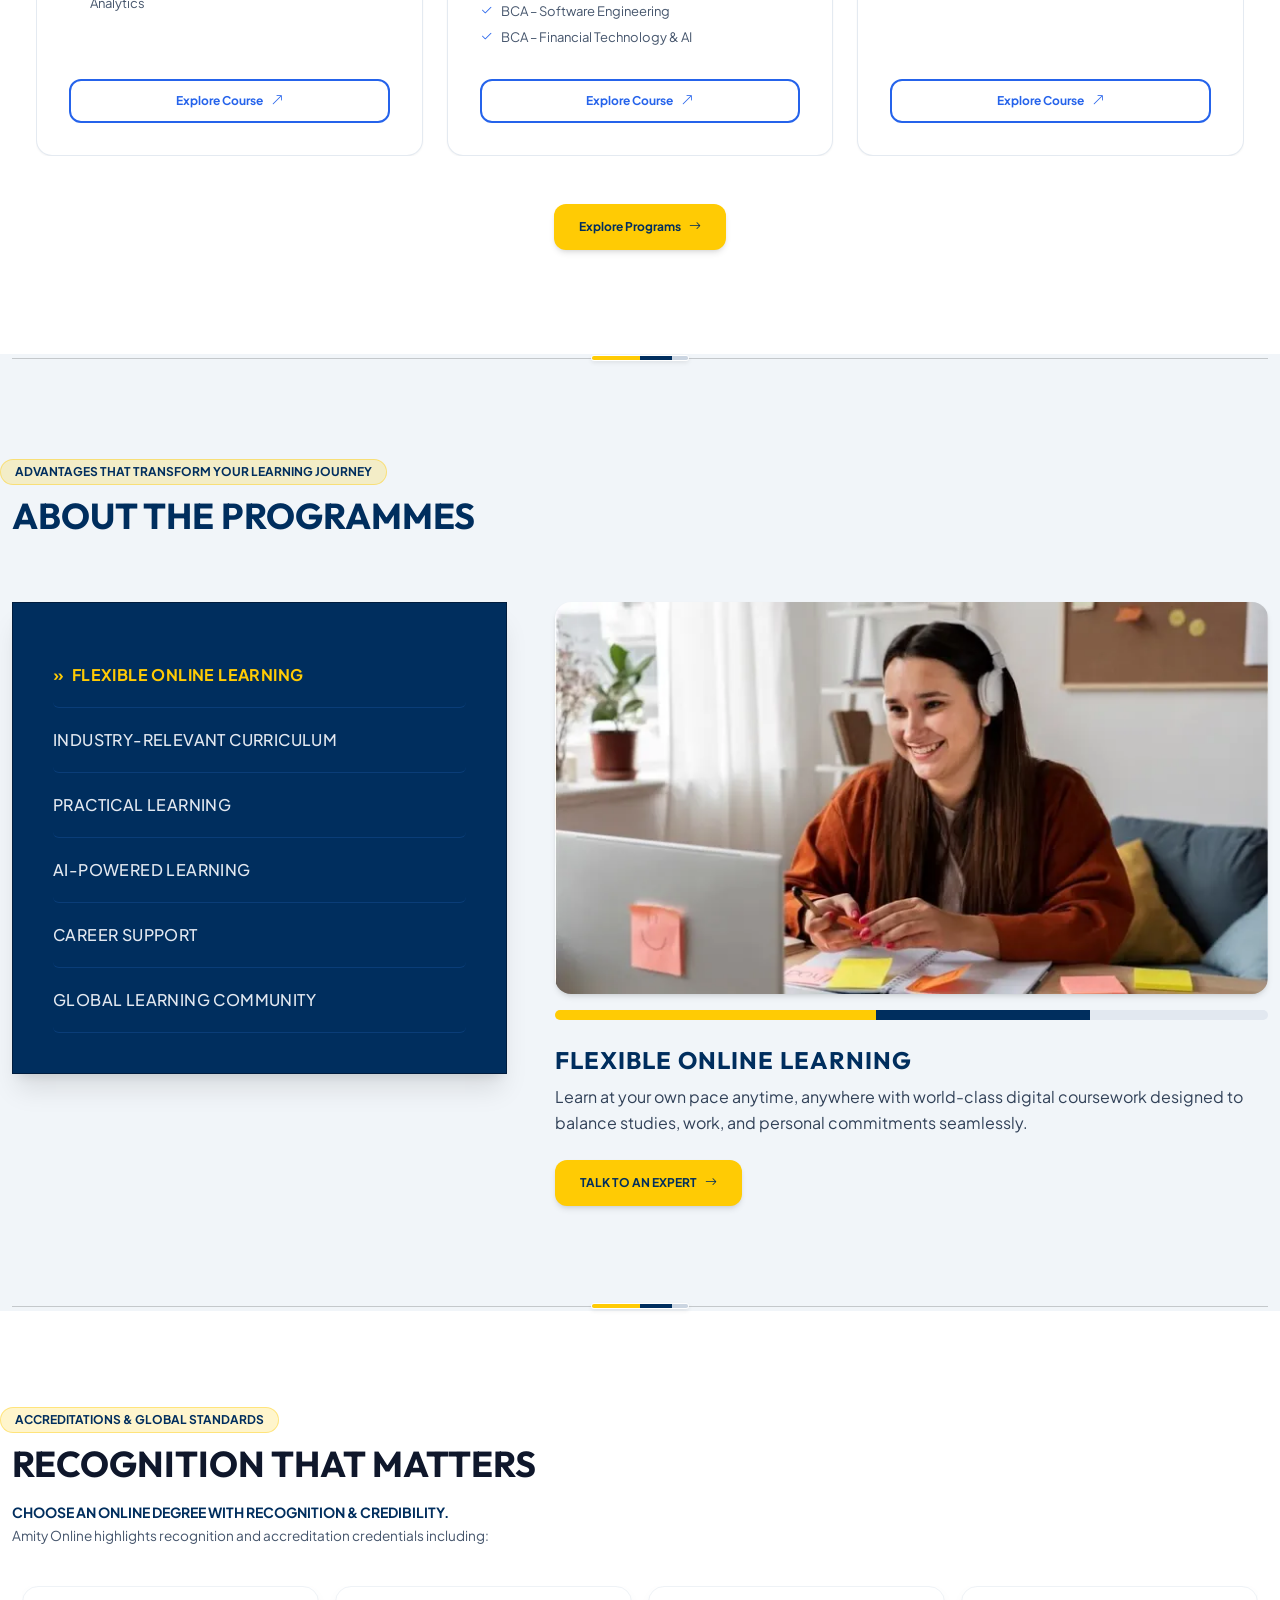
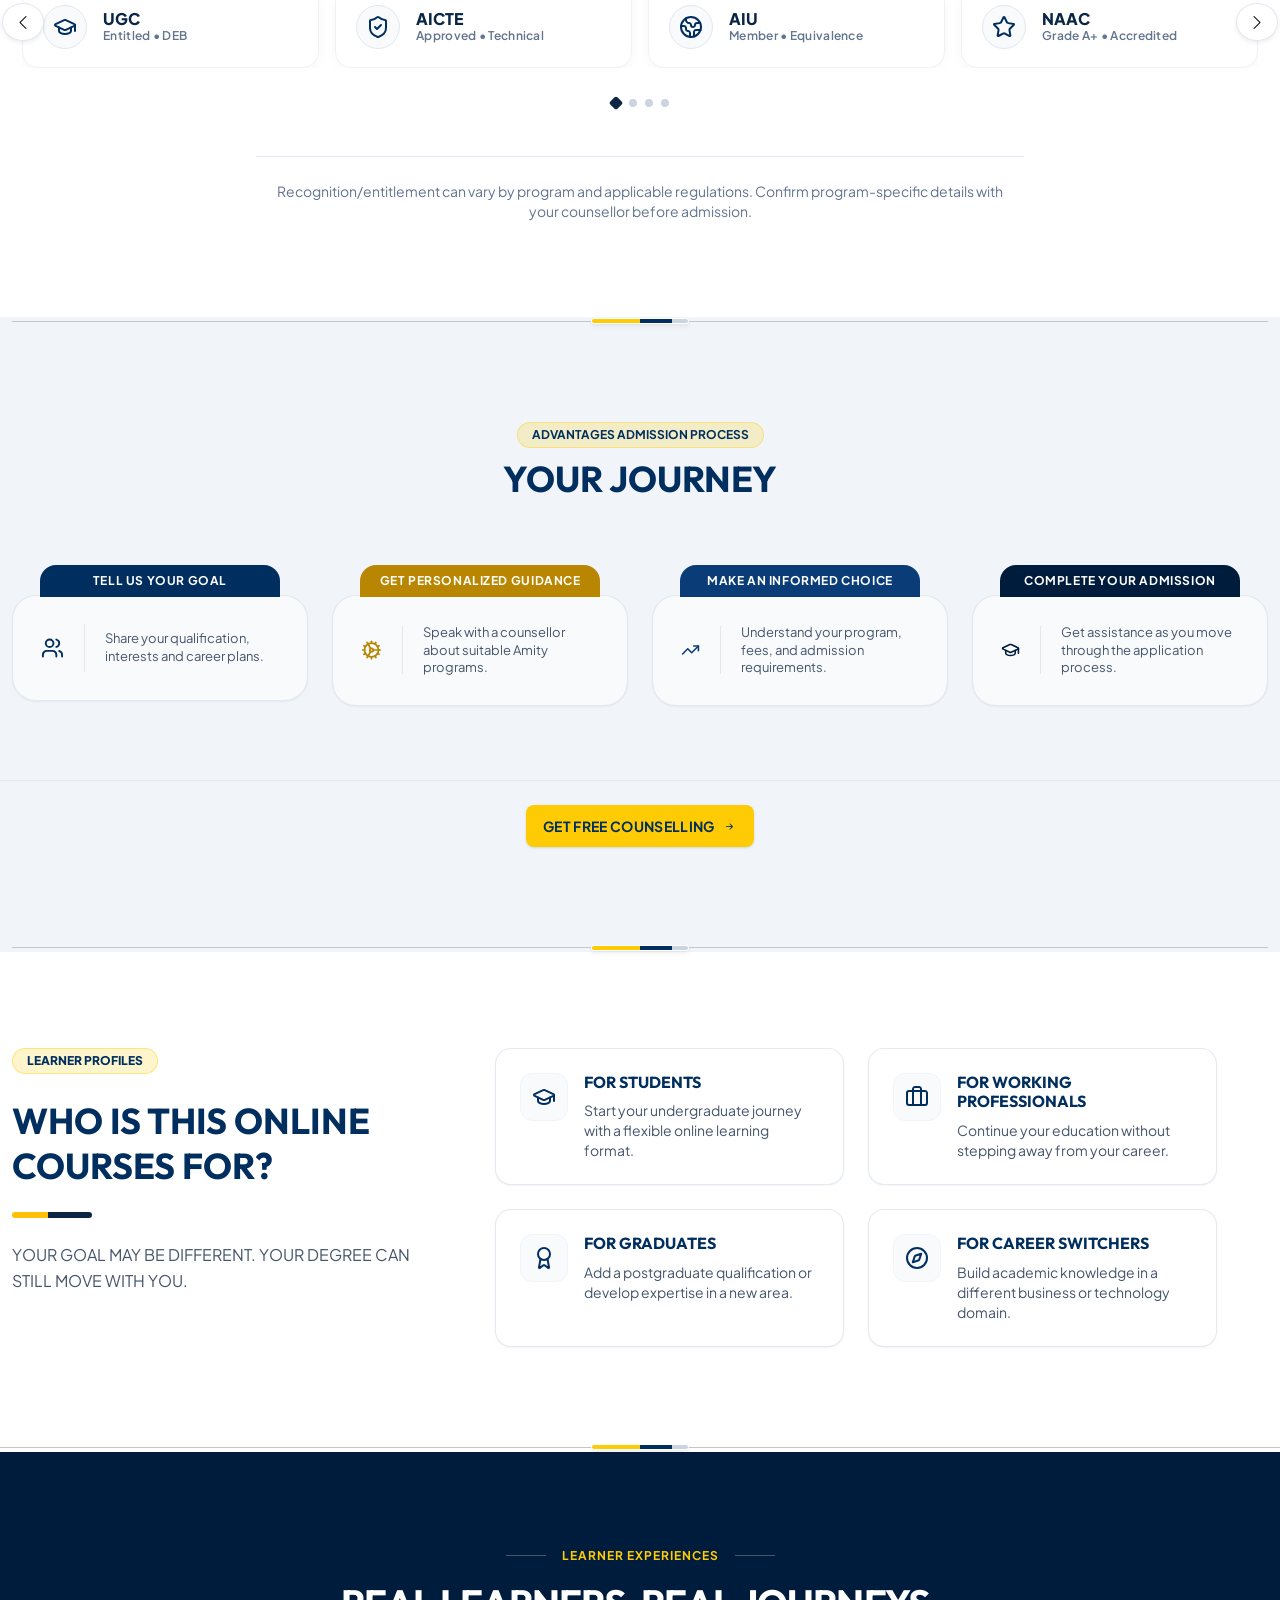
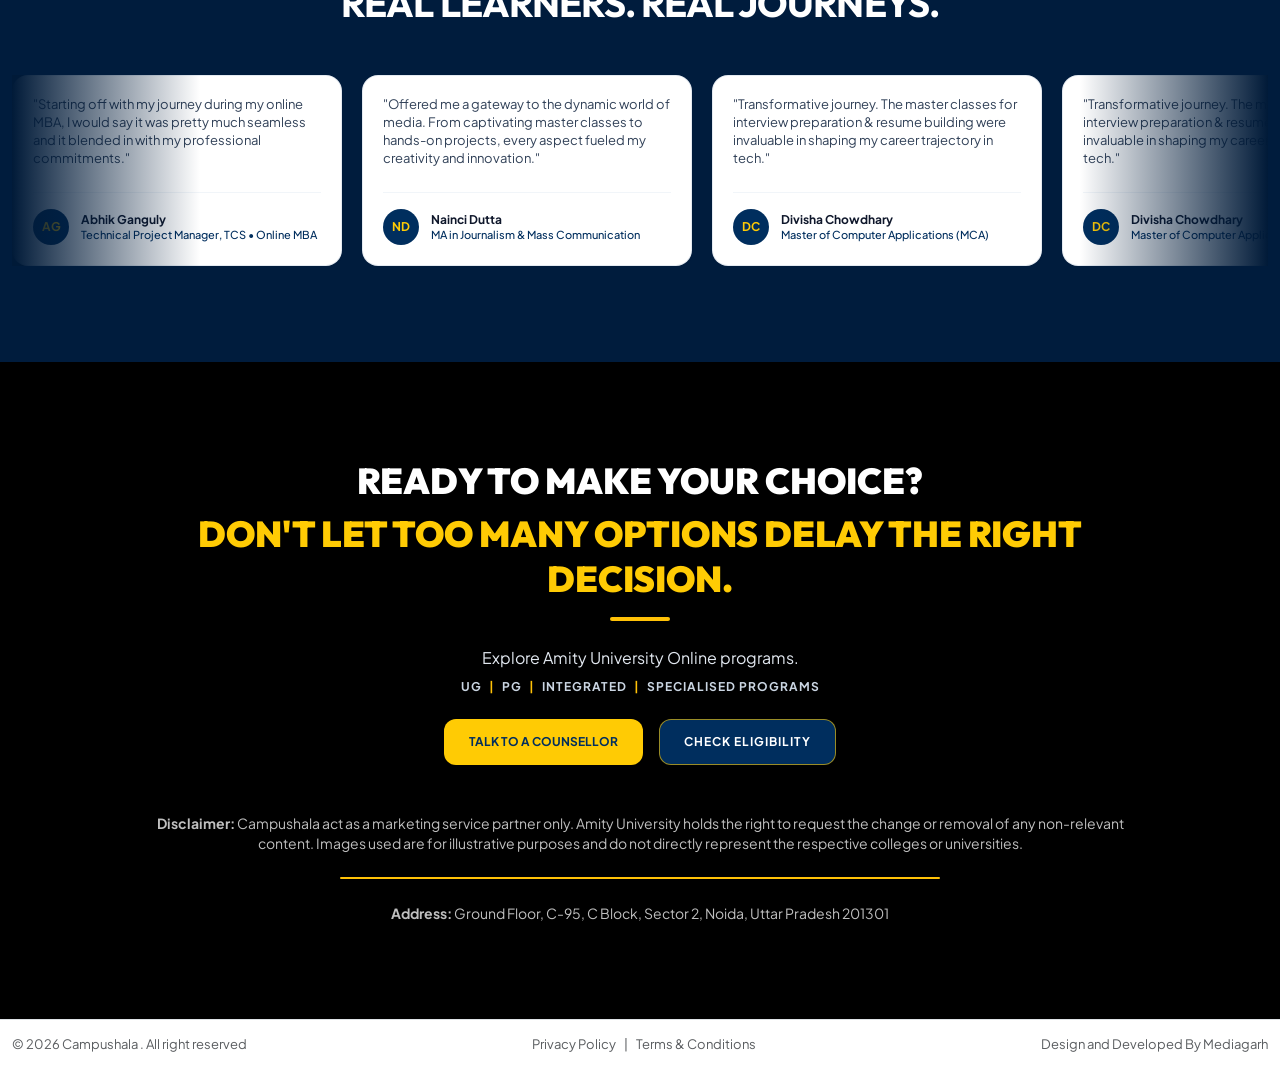
==== commit 0be4dd37: "new updates" ====
--- a/au-online/index.html
+++ b/au-online/index.html
@@ -4,7 +4,8 @@
 <head>
   <meta charset="UTF-8" />
   <meta name="viewport" content="width=device-width, initial-scale=1.0" />
-  <title>Number 1 Online UG-PG Course</title>
+  <title>Online UG & PG Degree Counselling | Campushala</title>
+  <meta name="description" content="Online UG & PG Degree Counselling | Campushala">
   <link rel="icon" type="image/webp" href="images/favicon.webp">
   <link rel="preconnect" href="https://fonts.googleapis.com">
   <link rel="preconnect" href="https://fonts.gstatic.com" crossorigin>
@@ -61,7 +62,7 @@
 
         <!-- Brand Logo -->
         <div class="flex-shrink-0">
-          <img src="images/image 1.webp" class="img-fluid aspect-ratio-17-6 navbar-logo" alt="Logo" />
+          <img src="images/Campushala-logo.webp" class="img-fluid aspect-ratio-17-6 navbar-logo" alt="Logo" />
         </div>
 
         <!-- Action Buttons (Mobile bottom fixed wrapper) -->
@@ -102,6 +103,9 @@
         <div class="row align-items-center g-4">
           <div class="col-12 col-md-7">
             <div class="d-flex flex-column gap-3">
+              <div class="flex-shrink-0 mb-2">
+                <img src="images/Frame-1.webp" height="80px" width="180px" alt="Logo" />
+              </div>
               <span
                 class="d-flex gap-2 align-items-center hero-badge rounded-pill w-fit-content topbar-text fw-bold text-tertiary text-uppercase font-plus-jakarta">
                 <div class="flex-shrink-0 bg-seventh rounded-pill border-0 h-8 w-8"></div>BUILD YOUR
@@ -109,8 +113,9 @@
                 CAREER
                 MOVE WITH
               </span>
-              <h1 class="text-tertiary font-Outfit font-900 hero-heading mb-1">THE RIGHT ONLINE DEGREE.<br /> FOR YOUR
-                NEXT CAREER MOVE</h1>
+              <h1 class="text-tertiary font-Outfit font-900 hero-heading mb-1 text-uppercase">Compare Online
+                Degrees<br /> & Get Free
+                Admission Guidance</h1>
               <p class="text-quinary font-plus-jakarta hero-para max-w-570px mb-2 mb-md-3">Choose from
                 wide range of
                 UG, PG &
@@ -150,6 +155,8 @@
                     src="images/Icon (3).svg" height="14" width="14" class="flex-shrink-0" alt="" />Talk to a
                   Counsellor<i class="bi bi-arrow-right-short flex-shrink-0"></i></a>
               </div>
+              <h3 class="text-quinary font-plus-jakarta hero-subpara max-w-570px mb-2 mb-md-3">Campushala is an
+                independent admission counselling service and authorised partner of Amity University Online.</h3>
             </div>
           </div>
           <div class="col-12 col-md-5">
@@ -239,8 +246,7 @@
       <div class="">
         <div class="d-flex align-items-center justify-content-center gap-2 gap-md-3 mb-2 mb-md-3">
           <span class="custom-line bg-nine"></span>
-          <span class="text-uppercase fw-bold program-span text-tertiary text-center font-pluss-jakarta ls-1">Amity
-            Online
+          <span class="text-uppercase fw-bold program-span text-tertiary text-center font-pluss-jakarta ls-1"> Online
             Programs</span>
           <span class="custom-line bg-nine"></span>
         </div>
@@ -666,7 +672,7 @@
         <div class="mt-5">
           <a href="#admission-form" class=" btn btn-hero bg-seventh d-inline-flex gap-2 text-tertiary fw-bold text-center topbar-text w-md-full
             justify-content-center mb-2">Explore
-            Amity Programs <i class="bi bi-arrow-right"></i></a>
+            Programs <i class="bi bi-arrow-right"></i></a>
           <!-- <p class="program-para font-plus-jakarta text-center">Compare eligibility, syllabus, semester fees, and
             scholarships with an
             official
@@ -696,9 +702,7 @@
             THAT TRANSFORM YOUR
             LEARNING JOURNEY
           </span>
-          <h2 class="fw-bold mt-2 why-amity-head text-uppercase text-tertiary font-Outfit">WHY
-            AMITY
-            ONLINE?</h2>
+          <h2 class="fw-bold mt-2 why-amity-head text-uppercase text-tertiary font-Outfit">About the programmes</h2>
         </div>
         <div class="row g-4 g-md-5">
           <div class="col-md-5">
@@ -1144,7 +1148,8 @@
               class="d-flex gap-2 align-items-center hero-badge rounded-pill w-fit-content topbar-text font-900 text-tertiary text-uppercase font-plus-jakarta">
               Learner Profiles
             </span>
-            <h2 class="fw-bold mt-2 why-amity-head text-uppercase text-tertiary font-Outfit">Who is Amity Online For?
+            <h2 class="fw-bold mt-2 why-amity-head text-uppercase text-tertiary font-Outfit">Who is This Online Courses
+              For?
             </h2>
             <div class="custom-underline">
               <div class="line-yellow"></div>
@@ -1363,8 +1368,9 @@
           </div>
         </div>
       </div>
+    </div>
   </section>
-  <div class="position-relative w-100 d-flex align-items-center justify-content-center user-select-none py-1"
+  <!-- <div class="position-relative w-100 d-flex align-items-center justify-content-center user-select-none py-1"
     aria-hidden="true">
     <div class="w-100 border-top border-secondary-subtle"></div>
     <div
@@ -1373,9 +1379,10 @@
       <div class="stripe-blue"></div>
       <div class="stripe-gray"></div>
     </div>
-  </div>
+  </div> -->
+
   <!-- FAQ -->
-  <section class="container container-main">
+  <!-- <section class="container container-main">
     <div class="row">
       <div class="max-w-1024px mx-auto d-flex flex-column gap-md-40 gap-56">
         <h2 class="text-tertiary font-Outfit text-center font-900 faq-heading text-center">FAQ<span
@@ -1478,21 +1485,7 @@
                 preparation and professional development. The exact services may vary by program.
               </div>
             </div>
-          </div>
-          <!-- <div class="accordion-item">
-            <h2 class="accordion-header">
-              <button class="accordion-button collapsed text-sixth font-plus-jakarta acc-heading fw-bold" type="button"
-                data-bs-toggle="collapse" data-bs-target="#faq8">
-                How can Universities Nation help me?
-              </button>
-            </h2>
-            <div id="faq8" class="accordion-collapse collapse " data-bs-parent="#faqAccordion">
-              <div class="accordion-body text-quinary">
-                Universities Nation helps simplify the admission journey—from program selection and eligibility guidance
-                to understanding fees and completing the admission process.
-              </div>
-            </div>
-          </div> -->
+          </div> 
           <div class="accordion-item">
             <h2 class="accordion-header">
               <button class="accordion-button collapsed text-sixth font-plus-jakarta acc-heading fw-bold" type="button"
@@ -1510,8 +1503,8 @@
         </div>
       </div>
     </div>
-  </section>
-  <div class="position-relative w-100 d-flex align-items-center justify-content-center user-select-none py-1"
+  </section> -->
+  <!-- <div class="position-relative w-100 d-flex align-items-center justify-content-center user-select-none py-1"
     aria-hidden="true">
     <div class="w-100 border-top border-secondary-subtle"></div>
     <div
@@ -1520,7 +1513,7 @@
       <div class="stripe-blue"></div>
       <div class="stripe-gray"></div>
     </div>
-  </div>
+  </div> -->
   <!-- footer -->
   <footer class="bg-black container-main">
     <div class="container text-center">
@@ -1554,7 +1547,7 @@
         </a>
       </div>
       <p class="font-plus-jakarta disclaimer-span text-white text-center mx-auto opacity-75">
-        <strong>Disclaimer:</strong> Universities Nations act
+        <strong>Disclaimer:</strong> Campushala act
         as a
         marketing service
         partner
@@ -1564,21 +1557,25 @@
         or removal of any non-relevant content. Images used are for illustrative purposes and do not directly represent
         the respective colleges or universities.
       </p>
+      <div class="d-flex justify-content-center my-3 my-md-4">
+        <div style="width: 600px; height: 2px; background-color: #ffc107; border-radius: 2px;"></div>
+      </div>
+      <p class="font-plus-jakarta disclaimer-span text-white text-center mx-auto opacity-75">
+        <strong>Address:</strong> Ground Floor, C-95, C Block, Sector 2, Noida, Uttar Pradesh 201301
+      </p>
     </div>
   </footer>
   <div class="bg-white text-secondary py-3 border-top mb-5 mb-md-0">
     <div
       class="container d-flex flex-column flex-md-row justify-content-between align-items-center footer-copyright-text text-muted">
       <div class="mb-2 mb-md-0">
-        © 2026 Universities Nation. All rights reserved.
+        © 2026 Campushala . All right reserved
       </div>
       <div class="d-flex align-items-center gap-2 my-1 my-md-0 mb-2 mb-md-0">
-        <a href="privacypolicy.html" target="_blank" rel="noopener noreferrer"
-          class="text-muted hover-primary text-decoration-none">Privacy
+        <a href="privacypolicy.html" class="text-muted hover-primary text-decoration-none">Privacy
           Policy</a>
         <span>|</span>
-        <a href="termandcondition.html" target="_blank" rel="noopener noreferrer"
-          class="text-muted hover-primary text-decoration-none">Terms &amp;
+        <a href="termandcondition.html" class="text-muted hover-primary text-decoration-none">Terms &amp;
           Conditions</a>
       </div>
       <div>
--- a/au-online/css/style.css
+++ b/au-online/css/style.css
@@ -444,6 +444,11 @@
 
 .swiper-button-next-custom {
   right: -10px;
+}
+
+.hero-subpara {
+  color: #62748E;
+  font-size: 10px;
 }
 
 .card-program {
